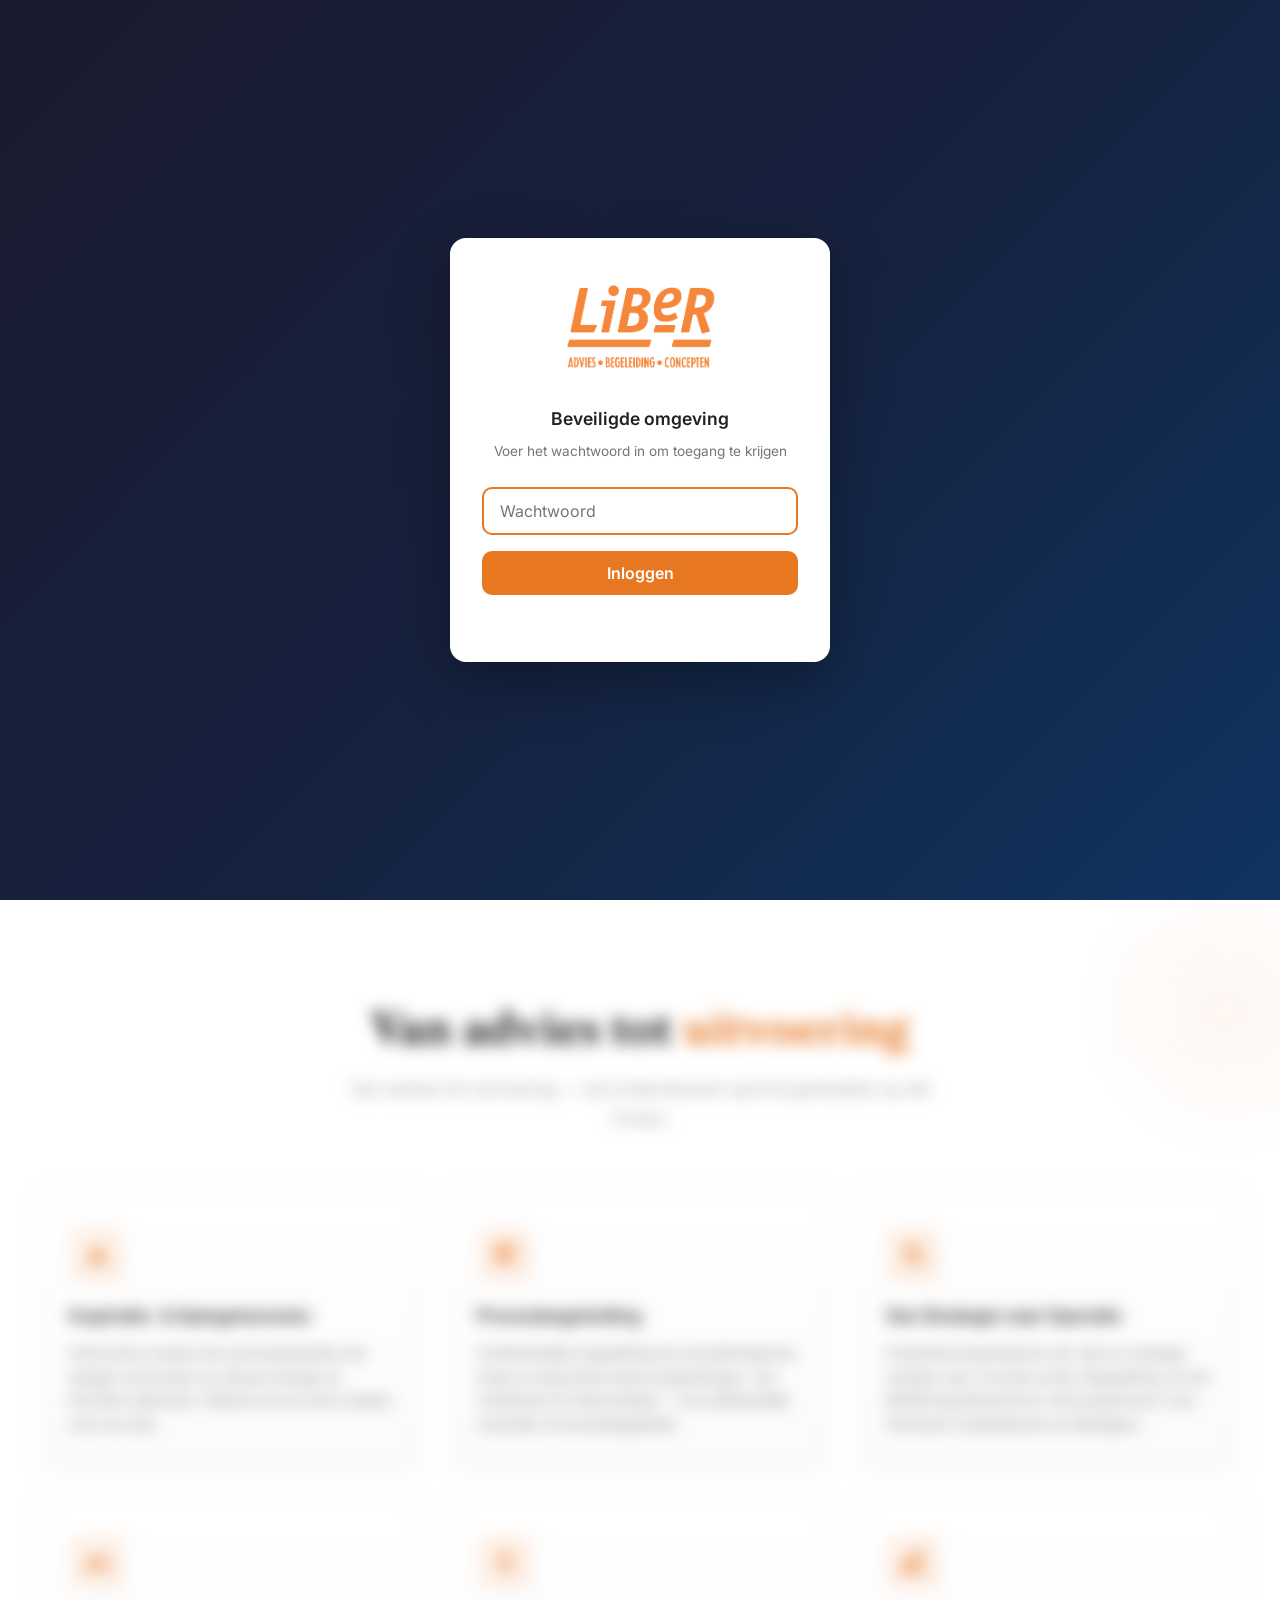
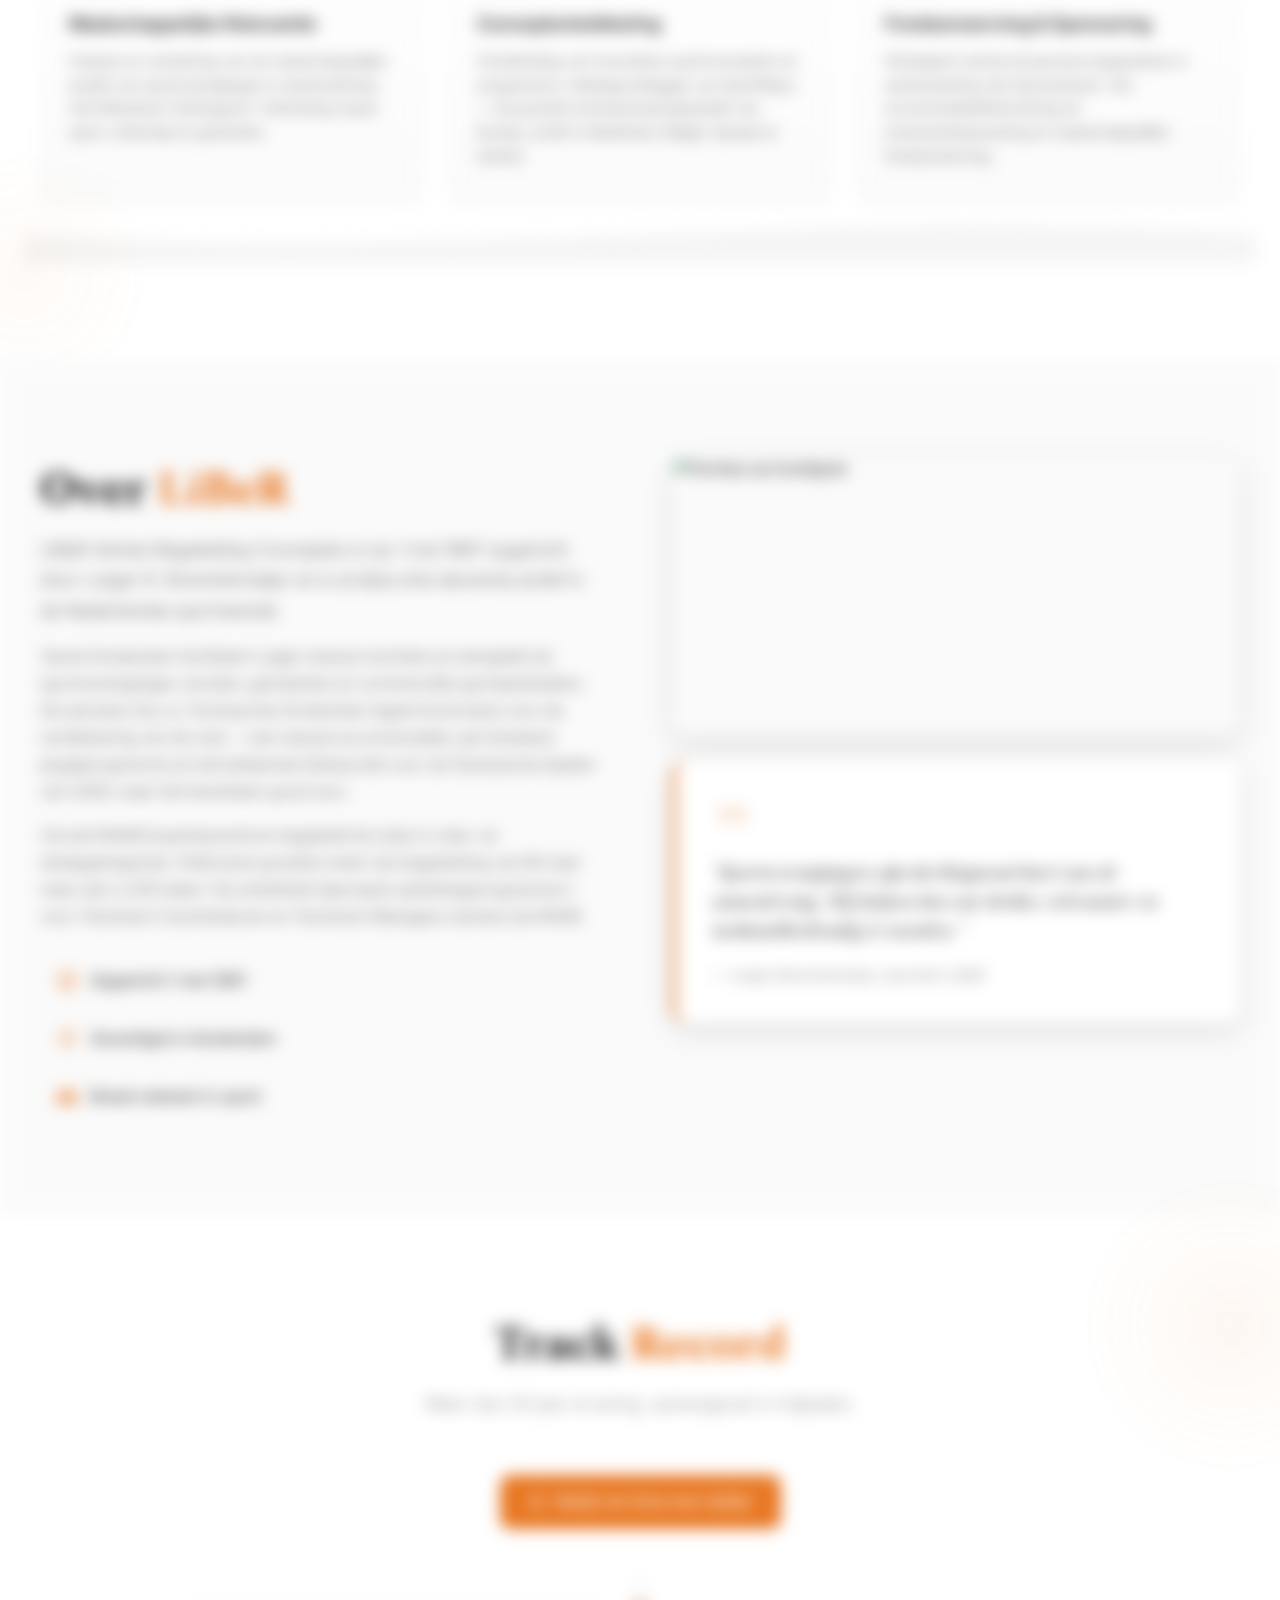
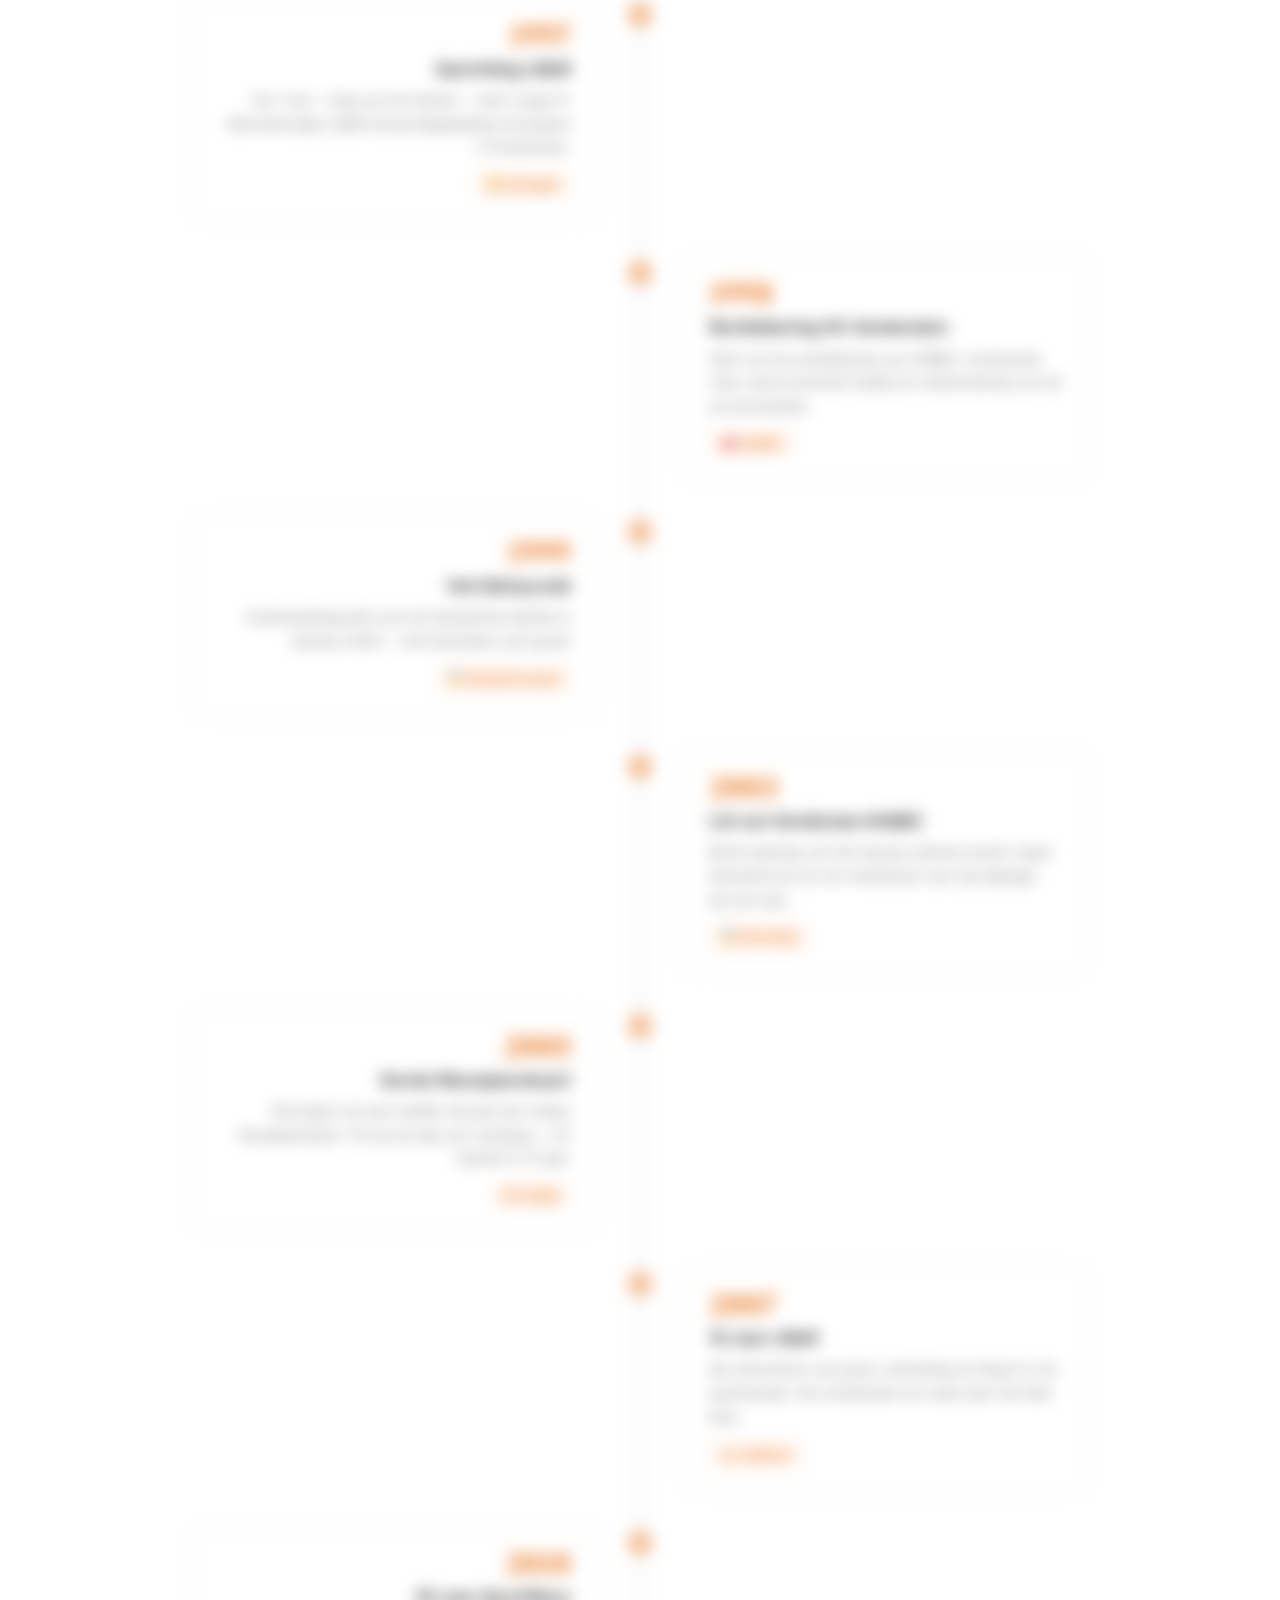
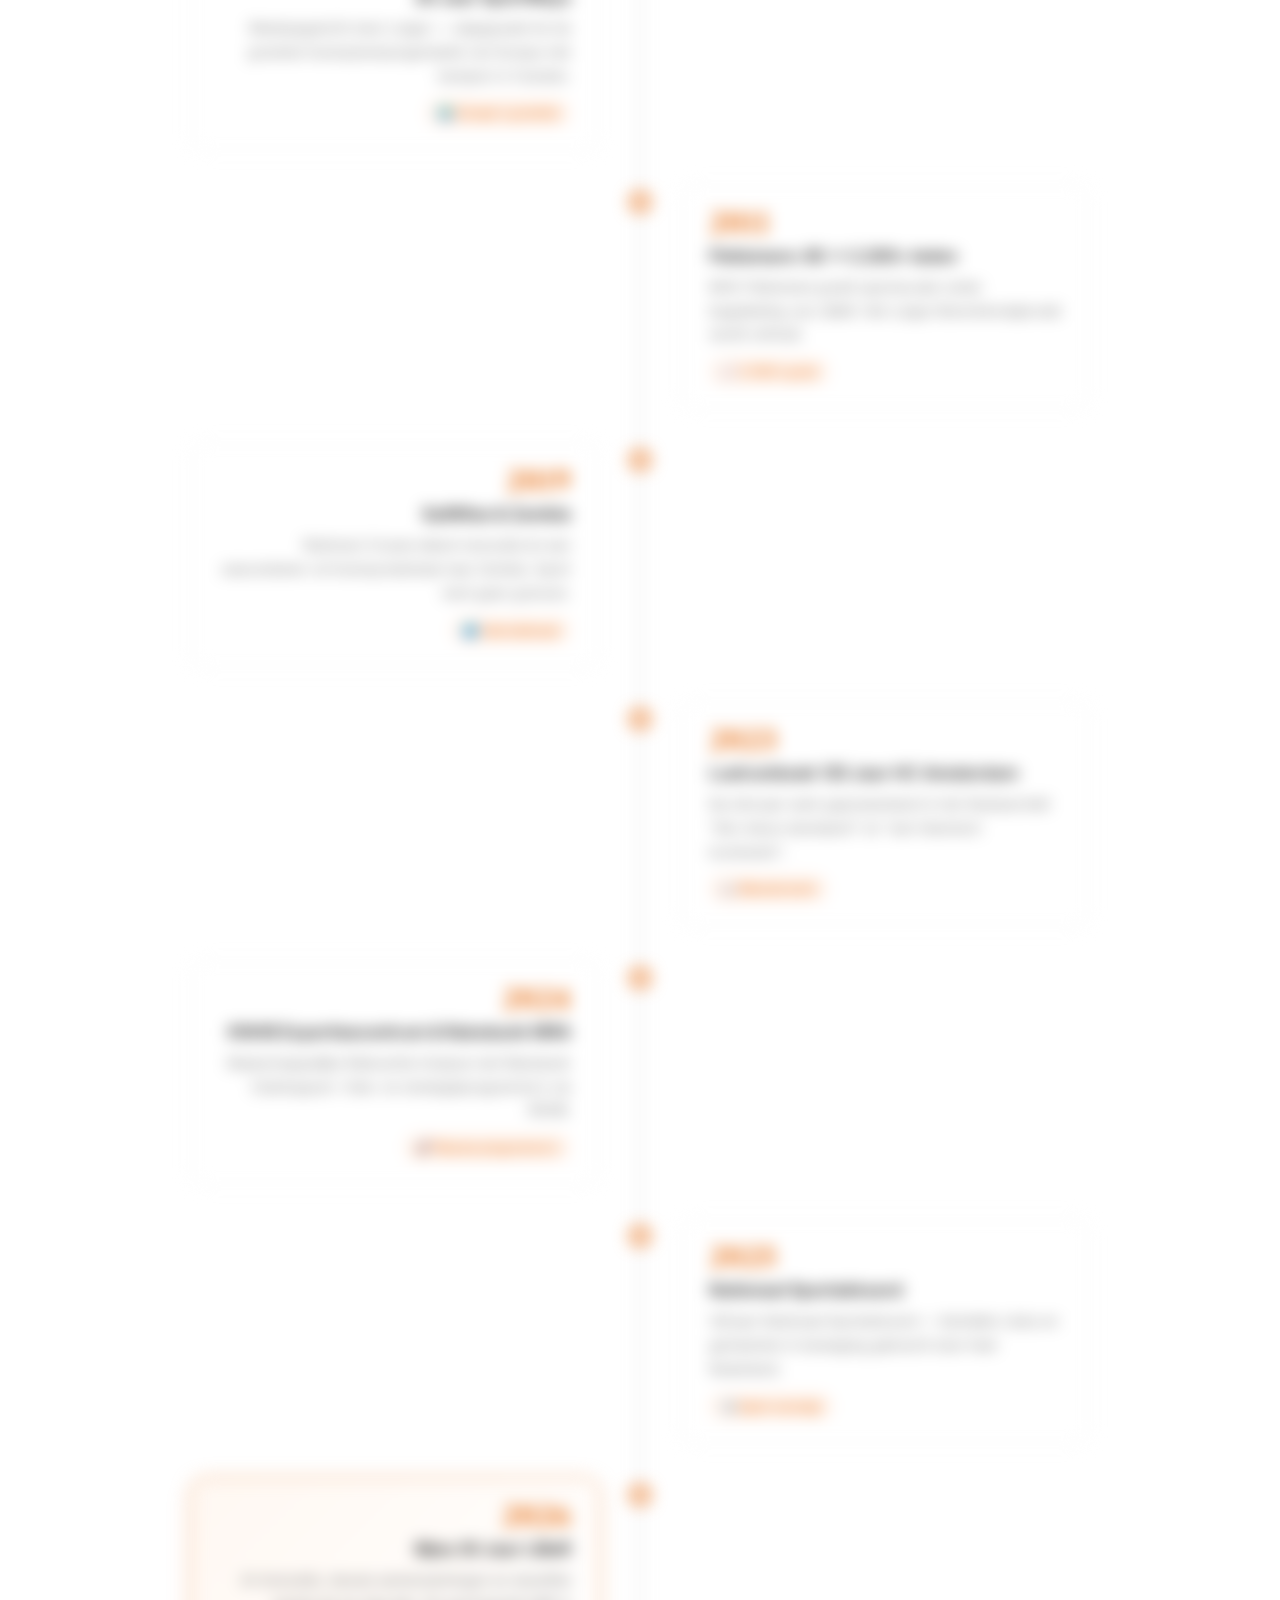
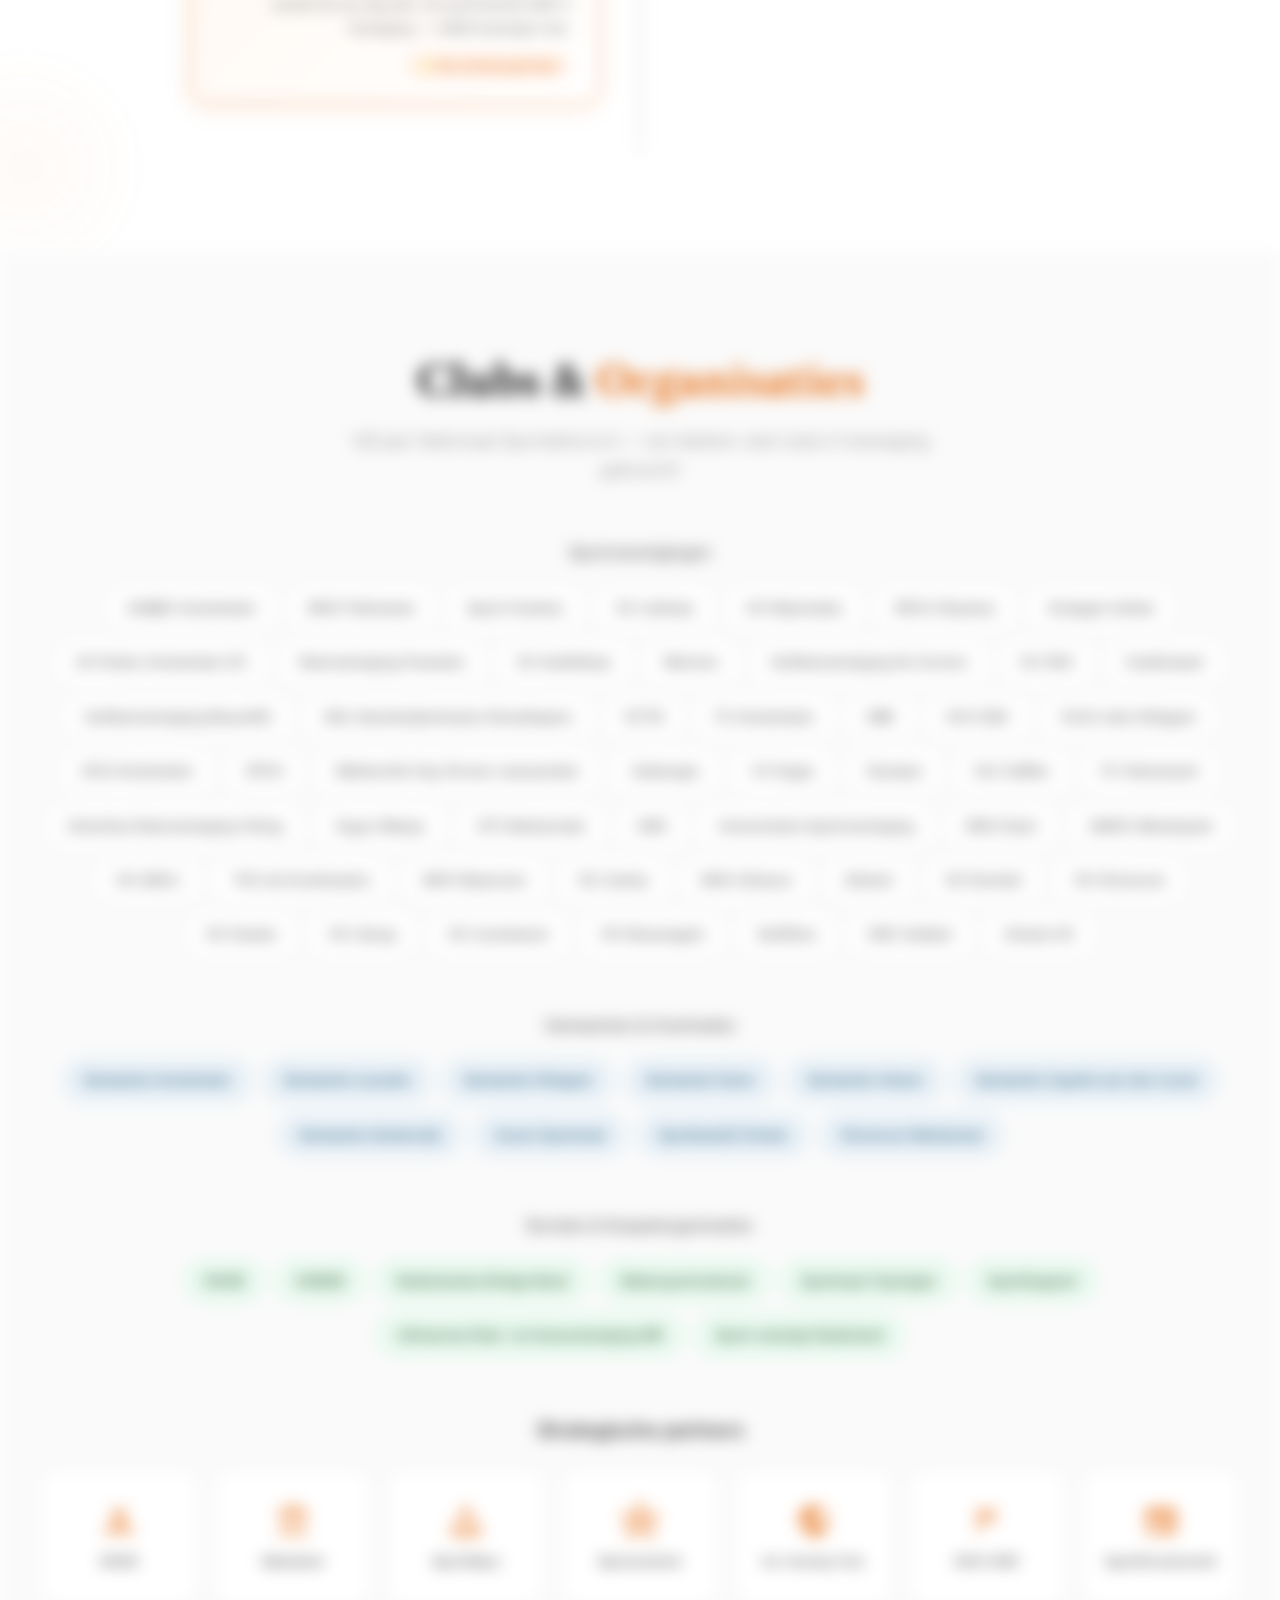
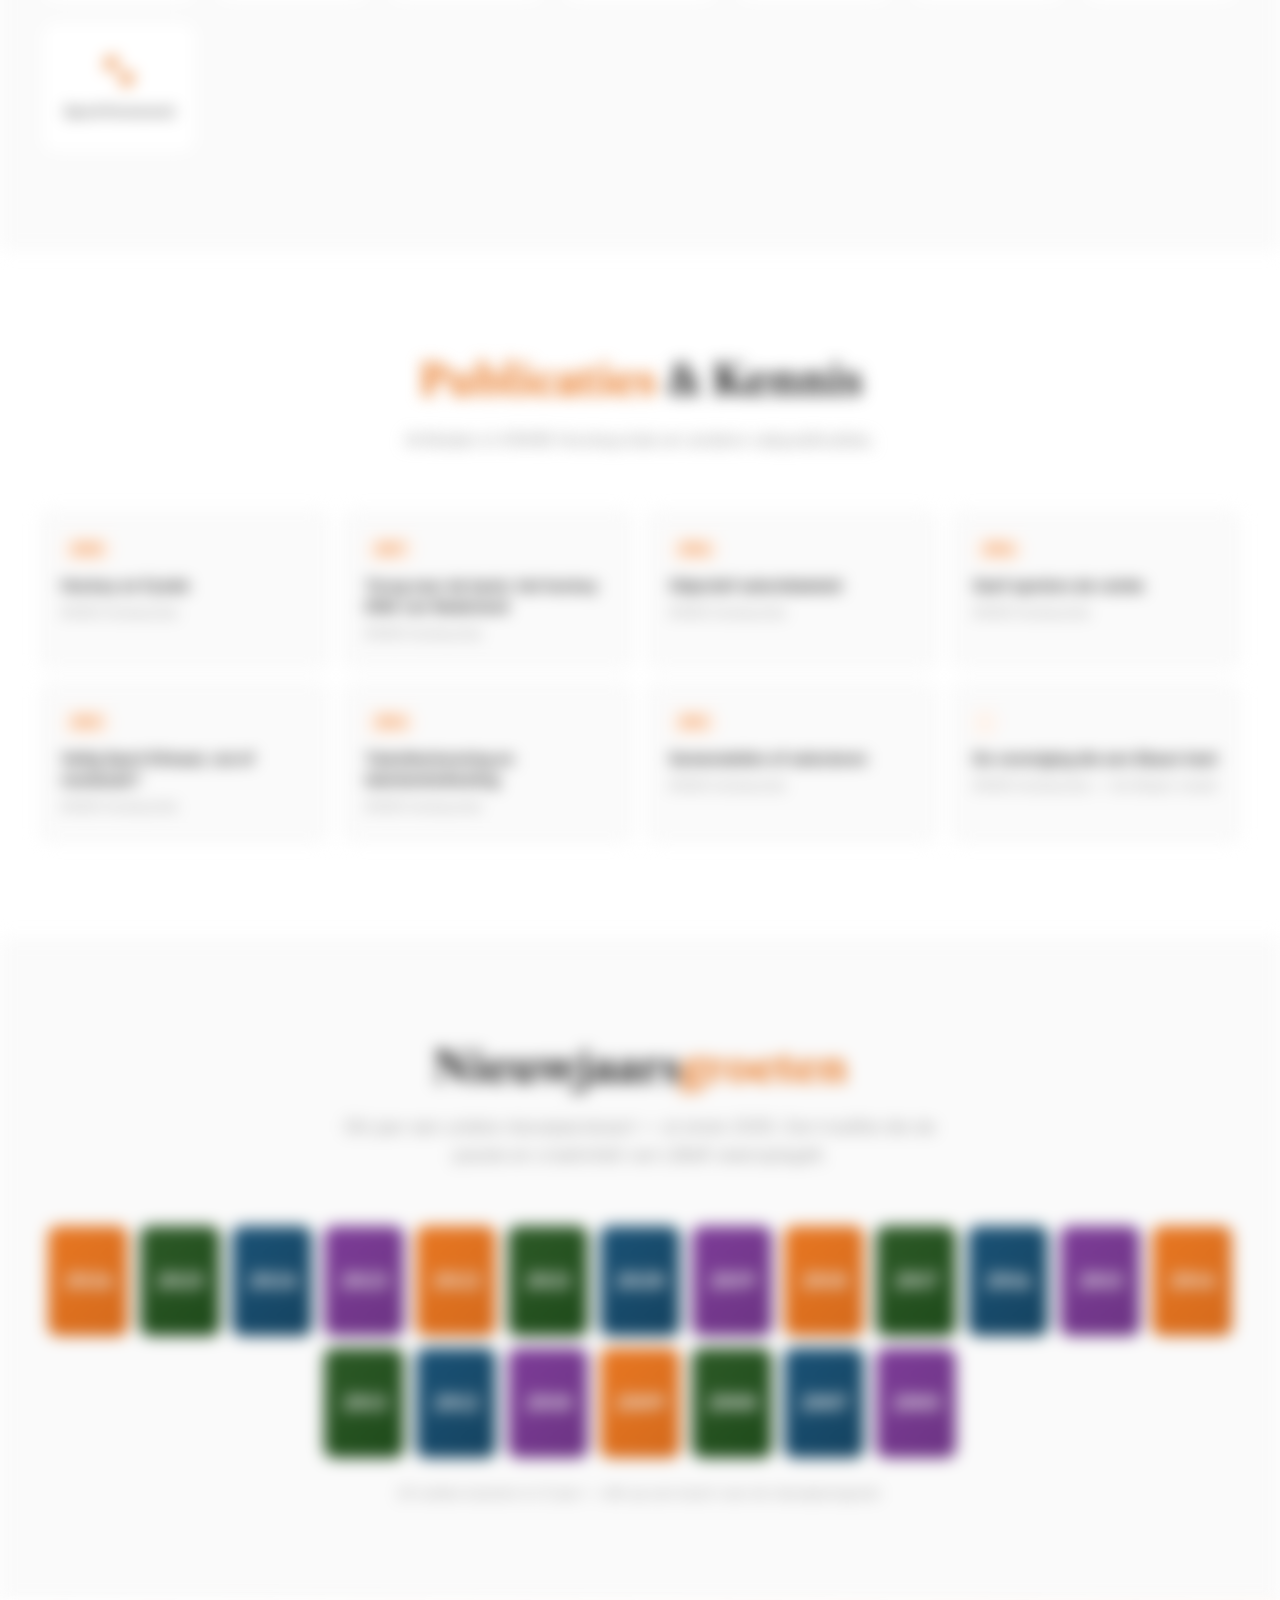
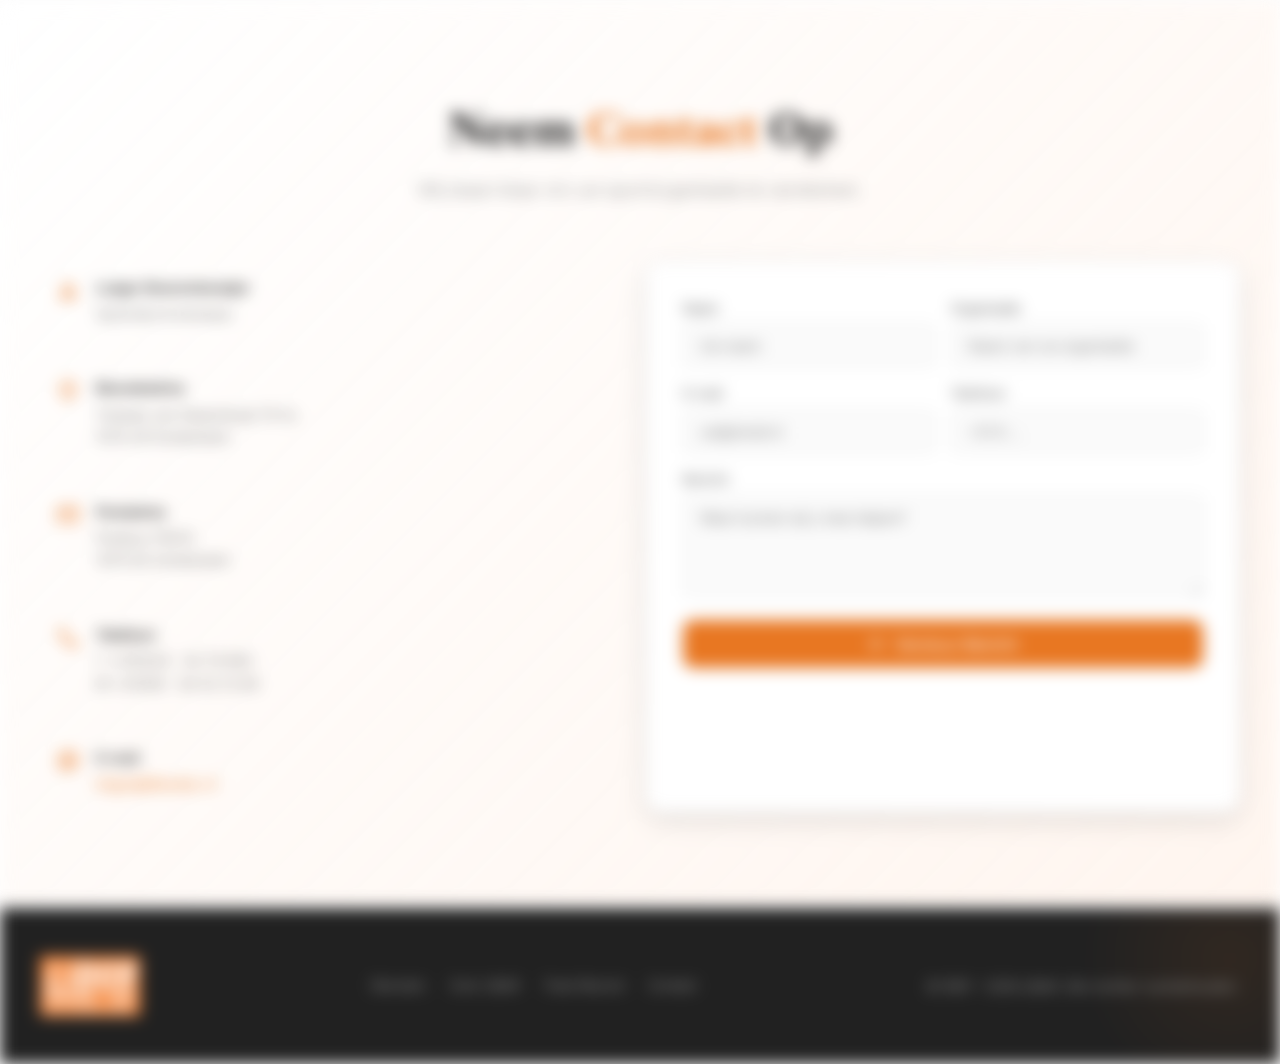
==== index.html @ a653509a "Change "Over Ons" to "Over LiBeR" in navigation menu https://claude.ai/code/session_01FSNxxaZ5YFb47c" ====
<!DOCTYPE html>
<html lang="nl">
<head>
  <meta charset="UTF-8">
  <meta name="viewport" content="width=device-width, initial-scale=1.0">
  <meta name="description" content="LiBeR – Advies, Begeleiding en Concepten voor sportorganisaties. Sinds 1997 partner van sportverenigingen, bonden en gemeenten in Nederland.">
  <meta name="theme-color" content="#E87722">
  <title>LiBeR – Advies · Begeleiding · Concepten</title>
  <link rel="stylesheet" href="css/landing.css?v=20260316a">
  <link rel="preconnect" href="https://fonts.googleapis.com">
  <link rel="preconnect" href="https://fonts.gstatic.com" crossorigin>
  <link href="https://fonts.googleapis.com/css2?family=Inter:wght@300;400;500;600;700&family=Libre+Caslon+Text:ital,wght@0,400;0,700;1,400&display=swap" rel="stylesheet">
  <link href="https://fonts.googleapis.com/icon?family=Material+Symbols+Outlined" rel="stylesheet">
  <style>
    /* Wachtwoordbeveiliging */
    .pw-overlay {
      position: fixed; inset: 0; z-index: 99999;
      display: flex; align-items: center; justify-content: center;
      background: linear-gradient(135deg, #1a1a2e 0%, #16213e 50%, #0f3460 100%);
      transition: opacity .5s ease, visibility .5s ease;
    }
    .pw-overlay.pw-hidden {
      opacity: 0; visibility: hidden; pointer-events: none;
    }
    .pw-box {
      background: #fff; border-radius: 16px; padding: 2.5rem 2rem;
      width: 90%; max-width: 380px;
      box-shadow: 0 20px 60px rgba(0,0,0,.3);
      text-align: center;
      animation: pw-slide-up .5s ease;
    }
    @keyframes pw-slide-up {
      from { opacity: 0; transform: translateY(30px); }
      to { opacity: 1; transform: translateY(0); }
    }
    .pw-logo { max-width: 160px; margin-bottom: 1.5rem; }
    .pw-title {
      font-family: 'Inter', sans-serif; font-size: 1.1rem;
      font-weight: 600; color: #212121; margin-bottom: .5rem;
    }
    .pw-sub {
      font-family: 'Inter', sans-serif; font-size: .85rem;
      color: #757575; margin-bottom: 1.5rem;
    }
    .pw-input {
      width: 100%; padding: .75rem 1rem;
      border: 2px solid #E0E0E0; border-radius: 10px;
      font-family: 'Inter', sans-serif; font-size: 1rem;
      outline: none; transition: border-color .2s;
    }
    .pw-input:focus { border-color: #E87722; }
    .pw-input.pw-error { border-color: #C62828; animation: pw-shake .4s ease; }
    @keyframes pw-shake {
      0%,100% { transform: translateX(0); }
      20%,60% { transform: translateX(-8px); }
      40%,80% { transform: translateX(8px); }
    }
    .pw-btn {
      width: 100%; margin-top: 1rem; padding: .75rem;
      background: #E87722; color: #fff; border: none; border-radius: 10px;
      font-family: 'Inter', sans-serif; font-size: 1rem; font-weight: 600;
      cursor: pointer; transition: background .2s;
    }
    .pw-btn:hover { background: #C4611A; }
    .pw-msg {
      font-family: 'Inter', sans-serif; font-size: .8rem;
      color: #C62828; margin-top: .75rem; min-height: 1.2em;
    }
    body.pw-locked > *:not(.pw-overlay) { filter: blur(8px); pointer-events: none; user-select: none; }
  </style>
</head>
<body class="pw-locked">

  <!-- WACHTWOORDBEVEILIGING -->
  <div class="pw-overlay" id="pw-overlay">
    <div class="pw-box">
      <img src="img/LiBeR.logo2008.png" alt="LiBeR" class="pw-logo">
      <div class="pw-title">Beveiligde omgeving</div>
      <div class="pw-sub">Voer het wachtwoord in om toegang te krijgen</div>
      <form id="pw-form" onsubmit="return checkPassword(event)">
        <input type="password" class="pw-input" id="pw-input" placeholder="Wachtwoord" autocomplete="off" autofocus>
        <button type="submit" class="pw-btn">Inloggen</button>
        <div class="pw-msg" id="pw-msg"></div>
      </form>
    </div>
  </div>

  <!-- SCROLL PROGRESS -->
  <div class="scroll-progress" id="scroll-progress"></div>

  <!-- NAVIGATIE -->
  <nav class="nav" id="main-nav">
    <div class="nav-inner">
      <a href="#" class="nav-logo">
        <img src="img/LiBeR.logo2008.diap - kopie.jpg" alt="LiBeR" class="nav-logo-img nav-logo-white">
        <img src="img/LiBeR.logo2008 - kopie.jpg" alt="LiBeR" class="nav-logo-img nav-logo-orange">
      </a>
      <div class="nav-links" id="nav-links">
        <a href="#diensten">Diensten</a>
        <a href="#over">Over LiBeR</a>
        <a href="#track-record">Track Record</a>
        <a href="#contact">Contact</a>
      </div>
      <button class="nav-toggle" aria-label="Menu openen" aria-expanded="false" id="nav-toggle">
        <span class="material-symbols-outlined">menu</span>
      </button>
    </div>
  </nav>

  <!-- HERO -->
  <header class="hero">
    <div class="hero-overlay"></div>
    <!-- Animated floating shapes -->
    <div class="hero-shapes">
      <div class="hero-shape hero-shape-1"></div>
      <div class="hero-shape hero-shape-2"></div>
      <div class="hero-shape hero-shape-3"></div>
      <div class="hero-shape hero-shape-4"></div>
      <div class="hero-shape hero-shape-5"></div>
    </div>
    <div class="hero-content fade-in">
      <p class="hero-tagline">
        <span class="hero-tagline-line"></span>
        Advies · Begeleiding · Concepten
        <span class="hero-tagline-line"></span>
      </p>
      <h1 class="hero-title-animated">
        <span class="hero-title-line"><span class="hero-title-word">Wij</span> <span class="hero-title-word">maken</span> <span class="hero-title-word">sport</span></span>
        <span class="hero-title-line"><span class="hero-title-word accent-word">sterker</span></span>
      </h1>
      <p class="hero-sub">Sinds 1997 partner van sportverenigingen, bonden en gemeenten in Nederland. Inspiratie- & Spiegelsessies, Procesbegeleiding en Ondersteuningstrajecten van strategie naar operatie.</p>
      <div class="hero-actions">
        <a href="#contact" class="btn btn-primary btn-lg btn-glow">Neem contact op</a>
        <a href="#diensten" class="btn btn-outline-white btn-lg">Onze diensten</a>
      </div>
    </div>
    <!-- Scroll indicator -->
    <div class="hero-scroll-hint" id="hero-scroll-hint">
      <span class="material-symbols-outlined hero-scroll-icon">expand_more</span>
    </div>
    <!-- Diagonal transition to diensten -->
    <div class="hero-transition">
      <svg viewBox="0 0 1440 200" preserveAspectRatio="none" class="hero-transition-svg">
        <defs>
          <linearGradient id="transGrad" x1="0%" y1="0%" x2="100%" y2="0%">
            <stop offset="0%" style="stop-color:#E87722;stop-opacity:0.15"/>
            <stop offset="50%" style="stop-color:#E87722;stop-opacity:0.08"/>
            <stop offset="100%" style="stop-color:#E87722;stop-opacity:0.15"/>
          </linearGradient>
        </defs>
        <!-- Layer 1: soft orange glow -->
        <path d="M0,120 C200,160 400,40 600,100 C800,160 1000,60 1200,100 C1350,130 1420,110 1440,100 L1440,200 L0,200 Z" fill="url(#transGrad)"/>
        <!-- Layer 2: white wave -->
        <path d="M0,140 C240,180 480,100 720,140 C960,180 1200,100 1440,140 L1440,200 L0,200 Z" fill="rgba(255,255,255,0.5)"/>
        <!-- Layer 3: final white -->
        <path d="M0,160 C360,200 720,140 1080,170 C1260,185 1380,175 1440,165 L1440,200 L0,200 Z" fill="#ffffff"/>
      </svg>
    </div>
  </header>

  <!-- DIENSTEN -->
  <section id="diensten" class="section section-decorated">
    <div class="deco-dots" style="top:40px;right:5%;"></div>
    <div class="section-inner">
      <h2 class="section-title">Van advies tot <span class="accent">uitvoering</span></h2>
      <p class="section-sub">Van advies tot uitvoering — wij ondersteunen sportorganisaties op elk niveau.</p>

      <div class="services-grid">
        <div class="service-card">
          <div class="service-icon">
            <span class="material-symbols-outlined">self_improvement</span>
          </div>
          <h3>Inspiratie- & Spiegelsessies</h3>
          <p>Interactieve sessies die sportorganisaties een spiegel voorhouden en nieuwe energie en inzichten opleveren. Werken <em>aan</em> je club in plaats van <em>in</em> je club.</p>
        </div>

        <div class="service-card">
          <div class="service-icon">
            <span class="material-symbols-outlined">handshake</span>
          </div>
          <h3>Procesbegeleiding</h3>
          <p>Onafhankelijke begeleiding bij verandertrajecten, fusies en bijzondere ledenvergaderingen. Van noodkreet tot toekomstplan — als onafhankelijk voorzitter of procesbegeleider.</p>
        </div>

        <div class="service-card">
          <div class="service-icon">
            <span class="material-symbols-outlined">route</span>
          </div>
          <h3>Van Strategie naar Operatie</h3>
          <p>Ondersteuningstrajecten die visie en strategie vertalen naar concrete acties. Begeleiding via het KNHB Expertisecentrum met programma's voor Technisch Coördinatoren en Managers.</p>
        </div>

        <div class="service-card">
          <div class="service-icon">
            <span class="material-symbols-outlined">groups</span>
          </div>
          <h3>Maatschappelijke Relevantie</h3>
          <p>Analyse en versterking van de maatschappelijke positie van sportverenigingen in samenwerking met Rabobank ClubSupport. Verbinding tussen sport, onderwijs en gemeente.</p>
        </div>

        <div class="service-card">
          <div class="service-icon">
            <span class="material-symbols-outlined">lightbulb</span>
          </div>
          <h3>Conceptontwikkeling</h3>
          <p>Ontwikkeling van innovatieve sportconcepten en programma's. Medegrondlegger van SportWays — de grootste hockeykamporganisatie van Europa, actief in Nederland, België, Spanje en Ierland.</p>
        </div>

        <div class="service-card">
          <div class="service-icon">
            <span class="material-symbols-outlined">volunteer_activism</span>
          </div>
          <h3>Fondsenwerving & Sponsoring</h3>
          <p>Strategisch advies bij sponsorvraagstukken in samenwerking met Sponsorbrein. Van accommodatiefinanciering tot evenementsponsoring en maatschappelijke fondsenwerving.</p>
        </div>
      </div>
    </div>

    <!-- Wave divider -->
    <div class="wave-divider-up">
      <svg viewBox="0 0 1440 80" preserveAspectRatio="none">
        <path d="M0,40 C480,80 960,0 1440,40 L1440,80 L0,80 Z" fill="#f5f5f5"/>
      </svg>
    </div>
  </section>

  <!-- OVER ONS -->
  <section id="over" class="section section-alt">
    <div class="section-inner">
      <div class="about-layout">
        <div class="about-text fade-in-left">
          <h2 class="section-title">Over <span class="accent">LiBeR</span></h2>
          <p class="about-intro">LiBeR Advies Begeleiding Concepten is op 1 mei 1997 opgericht door Lutger R. Brenninkmeijer en is al bijna drie decennia actief in de Nederlandse sportwereld.</p>
          <p>Vanuit Amsterdam faciliteert Lutger nieuwe inzichten en energieën bij sportverenigingen, bonden, gemeenten en commerciële sportaanbieders. Als adviseur bij o.a. Hockeyclub Amsterdam legde hij de basis voor de revitalisering van de club — een nieuwe accommodatie, een bloeiend jeugdprogramma en het befaamde Sidneyveld voor de Olympische Spelen van 2000, waar het herenteam goud won.</p>
          <p>Via het KNHB Expertisecentrum begeleidt hij clubs in visie- en strategietrajecten. Fletiomare groeide onder zijn begeleiding van 80 naar meer dan 2.200 leden. Hij ontwikkelt daarnaast opleidingsprogramma's voor Technisch Coördinatoren en Technisch Managers namens de KNHB.</p>
          <div class="about-highlights">
            <div class="highlight">
              <span class="material-symbols-outlined">verified</span>
              <span>Opgericht 1 mei 1997</span>
            </div>
            <div class="highlight">
              <span class="material-symbols-outlined">location_on</span>
              <span>Gevestigd in Amsterdam</span>
            </div>
            <div class="highlight">
              <span class="material-symbols-outlined">diversity_3</span>
              <span>Breed netwerk in sport</span>
            </div>
          </div>
        </div>
        <div class="about-visual fade-in-right">
          <div class="about-image">
            <img src="https://images.unsplash.com/photo-1531415074968-036ba1b575da?w=600&h=400&fit=crop" alt="Hockey op kunstgras" class="about-photo" loading="lazy">
          </div>
          <div class="about-card">
            <div class="about-card-icon">
              <span class="material-symbols-outlined">format_quote</span>
            </div>
            <blockquote>"Sportverenigingen zijn het kloppend hart van de samenleving. Wij helpen hen om sterker, relevanter en toekomstbestendig te worden."</blockquote>
            <cite>— Lutger Brenninkmeijer, oprichter LiBeR</cite>
          </div>
        </div>
      </div>
    </div>
  </section>

  <!-- TRACK RECORD / TIJDLIJN -->
  <section id="track-record" class="section section-decorated">
    <div class="section-inner">
      <h2 class="section-title">Track <span class="accent">Record</span></h2>
      <p class="section-sub">Meer dan 25 jaar ervaring, samengevat in mijlpalen.</p>
      <div style="text-align:center;margin-bottom:48px;">
        <a href="tijdlijn.html" class="btn btn-primary btn-lg" style="gap:10px;">
          <span class="material-symbols-outlined">play_circle</span> Bekijk de fullscreen tijdlijn
        </a>
      </div>

      <div class="vtl" id="vtl">
        <!-- Animated progress line -->
        <div class="vtl-track">
          <div class="vtl-progress" id="vtl-progress"></div>
        </div>

        <div class="vtl-item vtl-left">
          <div class="vtl-dot"><span>&#9679;</span></div>
          <div class="vtl-card">
            <div class="vtl-year">1997</div>
            <h4>Oprichting LiBeR</h4>
            <p>Op 1 mei — Dag van de Arbeid — start Lutger R. Brenninkmeijer LiBeR Advies Begeleiding Concepten in Amsterdam.</p>
            <div class="vtl-badge">&#127942; Het begin</div>
          </div>
        </div>

        <div class="vtl-item vtl-right">
          <div class="vtl-dot"><span>&#9679;</span></div>
          <div class="vtl-card">
            <div class="vtl-year">1998</div>
            <h4>Revitalisering HC Amsterdam</h4>
            <p>Start van de revitalisering van AH&BC: vernieuwde visie, nieuw technisch beleid en modernisering van de accommodatie.</p>
            <div class="vtl-badge">&#127919; AH&BC</div>
          </div>
        </div>

        <div class="vtl-item vtl-left">
          <div class="vtl-dot"><span>&#9679;</span></div>
          <div class="vtl-card">
            <div class="vtl-year">1999</div>
            <h4>Het Sidneyveld</h4>
            <p>Voorbereidingsveld voor de Olympische Spelen in Sydney 2000 — het herenteam won goud!</p>
            <div class="vtl-badge">&#129351; Olympisch goud</div>
          </div>
        </div>

        <div class="vtl-item vtl-right">
          <div class="vtl-dot"><span>&#9679;</span></div>
          <div class="vtl-card">
            <div class="vtl-year">2003</div>
            <h4>Lid van Verdienste AH&BC</h4>
            <p>Bij de opening van het nieuwe clubhuis wordt Lutger benoemd tot Lid van Verdienste voor zijn bijdrage aan de club.</p>
            <div class="vtl-badge">&#127941; Erkenning</div>
          </div>
        </div>

        <div class="vtl-item vtl-left">
          <div class="vtl-dot"><span>&#9679;</span></div>
          <div class="vtl-card">
            <div class="vtl-year">2005</div>
            <h4>Eerste Nieuwjaarskaart</h4>
            <p>Het begin van een traditie: elk jaar een unieke nieuwjaarskaart. Tot op de dag van vandaag — 20 kaarten in 21 jaar.</p>
            <div class="vtl-badge">&#9993; Traditie</div>
          </div>
        </div>

        <div class="vtl-item vtl-right">
          <div class="vtl-dot"><span>&#9679;</span></div>
          <div class="vtl-card">
            <div class="vtl-year">2007</div>
            <h4>10 Jaar LiBeR</h4>
            <p>Een decennium van groei, verbinding en impact in de sportwereld. Van Amsterdam tot clubs door het hele land.</p>
            <div class="vtl-badge">&#127874; Jubileum</div>
          </div>
        </div>

        <div class="vtl-item vtl-left">
          <div class="vtl-dot"><span>&#9679;</span></div>
          <div class="vtl-card">
            <div class="vtl-year">2010</div>
            <h4>20 Jaar SportWays</h4>
            <p>Medeopgericht door Lutger — uitgegroeid tot de grootste hockeykamporganisatie van Europa met kampen in 4 landen.</p>
            <div class="vtl-badge">&#127757; Europa's grootste</div>
          </div>
        </div>

        <div class="vtl-item vtl-right">
          <div class="vtl-dot"><span>&#9679;</span></div>
          <div class="vtl-card">
            <div class="vtl-year">2011</div>
            <h4>Fletiomare: 80 → 2.200+ leden</h4>
            <p>MHC Fletiomare groeit spectaculair onder begeleiding van LiBeR. Het Lutger Brenninkmeijerveld wordt onthuld.</p>
            <div class="vtl-badge">&#128200; 2.750% groei</div>
          </div>
        </div>

        <div class="vtl-item vtl-left">
          <div class="vtl-dot"><span>&#9679;</span></div>
          <div class="vtl-card">
            <div class="vtl-year">2019</div>
            <h4>SailWise & Zambia</h4>
            <p>Robinson Crusoe-eiland renovatie én een zeecontainer vol hockeymateriaal naar Zambia. Sport kent geen grenzen.</p>
            <div class="vtl-badge">&#127758; Internationaal</div>
          </div>
        </div>

        <div class="vtl-item vtl-right">
          <div class="vtl-dot"><span>&#9679;</span></div>
          <div class="vtl-card">
            <div class="vtl-year">2023</div>
            <h4>Lustrumboek 125 Jaar HC Amsterdam</h4>
            <p>Na drie jaar werk gepresenteerd in het Stadsarchief. "Een nieuw standaard" en "een historisch kunstwerk".</p>
            <div class="vtl-badge">&#128214; Meesterwerk</div>
          </div>
        </div>

        <div class="vtl-item vtl-left">
          <div class="vtl-dot"><span>&#9679;</span></div>
          <div class="vtl-card">
            <div class="vtl-year">2024</div>
            <h4>KNHB Expertisecentrum & Rabobank MRA</h4>
            <p>Maatschappelijke Relevantie Analyse met Rabobank ClubSupport. Visie- en strategieprogramma's via KNHB.</p>
            <div class="vtl-badge">&#128640; Nieuwe programma's</div>
          </div>
        </div>

        <div class="vtl-item vtl-right">
          <div class="vtl-dot"><span>&#9679;</span></div>
          <div class="vtl-card">
            <div class="vtl-year">2025</div>
            <h4>Nationaal Sportakkoord</h4>
            <p>Vijf jaar Nationaal Sportakkoord — tientallen clubs en gemeenten in beweging gebracht door heel Nederland.</p>
            <div class="vtl-badge">&#127466;&#127473; Sport verenigt</div>
          </div>
        </div>

        <div class="vtl-item vtl-left">
          <div class="vtl-dot"><span>&#9679;</span></div>
          <div class="vtl-card vtl-card-highlight">
            <div class="vtl-year">2026</div>
            <h4>Bijna 30 Jaar LiBeR</h4>
            <p>AI-innovatie, nieuwe samenwerkingen en dezelfde passie als op dag één. De sportwereld blijft in beweging — LiBeR beweegt mee.</p>
            <div class="vtl-badge">&#10024; Het verhaal gaat door</div>
          </div>
        </div>
      </div>
    </div>
  </section>

  <!-- CLUBS & ORGANISATIES -->
  <section class="section section-alt">
    <div class="section-inner">
      <h2 class="section-title">Clubs & <span class="accent">Organisaties</span></h2>
      <p class="section-sub">Vijf jaar Nationaal Sportakkoord — we hebben veel clubs in beweging gebracht!</p>

      <h3 class="partners-subtitle" style="margin-bottom:20px;font-size:16px;color:var(--gray-600)">Sportverenigingen</h3>
      <div class="clubs-grid">
        <div class="club-tag">AH&BC Amsterdam</div>
        <div class="club-tag">MHC Fletiomare</div>
        <div class="club-tag">Sport Overbos</div>
        <div class="club-tag">SV Liethorp</div>
        <div class="club-tag">HV Nijenrodes</div>
        <div class="club-tag">RSVU Okeanos</div>
        <div class="club-tag">Schagen United</div>
        <div class="club-tag">AV Feniks Amsterdam ZO</div>
        <div class="club-tag">Roeivereniging Poseidon</div>
        <div class="club-tag">SV Hoofddorp</div>
        <div class="club-tag">Warriors</div>
        <div class="club-tag">Korfbalvereniging De Corvers</div>
        <div class="club-tag">SV OKK</div>
        <div class="club-tag">Kudelstaart</div>
        <div class="club-tag">Korfbalvereniging BlauwWit</div>
        <div class="club-tag">NSL Noordwijkerhoutse Strandlopers</div>
        <div class="club-tag">NTTB</div>
        <div class="club-tag">FC Amsterdam</div>
        <div class="club-tag">HBR</div>
        <div class="club-tag">HVV DSK</div>
        <div class="club-tag">SVJH John Hillegom</div>
        <div class="club-tag">DCG Amsterdam</div>
        <div class="club-tag">ZPCH</div>
        <div class="club-tag">Wetterwille Hay Drivers Leeuwarden</div>
        <div class="club-tag">Zeeburgia</div>
        <div class="club-tag">VV Kagia</div>
        <div class="club-tag">Olympia</div>
        <div class="club-tag">HLC Geffen</div>
        <div class="club-tag">FC Velsenoord</div>
        <div class="club-tag">Utrechtse Roeivereniging Viking</div>
        <div class="club-tag">Argus Weesp</div>
        <div class="club-tag">ATV Berkenrode</div>
        <div class="club-tag">HKB</div>
        <div class="club-tag">Universitaire Sportvereniging</div>
        <div class="club-tag">MHC Dash</div>
        <div class="club-tag">AMHC Westerpark</div>
        <div class="club-tag">HC AMVJ</div>
        <div class="club-tag">THC de Kromhouters</div>
        <div class="club-tag">MHV Maarssen</div>
        <div class="club-tag">HC Liberty</div>
        <div class="club-tag">MHC Alliance</div>
        <div class="club-tag">AthenA</div>
        <div class="club-tag">HC Dorsteti</div>
        <div class="club-tag">HC Hilversum</div>
        <div class="club-tag">HC Houten</div>
        <div class="club-tag">HC IJburg</div>
        <div class="club-tag">HC IJsseloever</div>
        <div class="club-tag">HC Nieuwegein</div>
        <div class="club-tag">SailWise</div>
        <div class="club-tag">DSK Voetbal</div>
        <div class="club-tag">Almere HC</div>
      </div>

      <h3 class="partners-subtitle" style="margin-top:40px;margin-bottom:20px;font-size:16px;color:var(--gray-600)">Gemeenten & Overheden</h3>
      <div class="clubs-grid">
        <div class="club-tag club-tag-gov">Gemeente Amsterdam</div>
        <div class="club-tag club-tag-gov">Gemeente Leusden</div>
        <div class="club-tag club-tag-gov">Gemeente Hillegom</div>
        <div class="club-tag club-tag-gov">Gemeente Hoorn</div>
        <div class="club-tag club-tag-gov">Gemeente Velsen</div>
        <div class="club-tag club-tag-gov">Gemeente Capelle aan den IJssel</div>
        <div class="club-tag club-tag-gov">Gemeente Harderwijk</div>
        <div class="club-tag club-tag-gov">Assen Sportstad</div>
        <div class="club-tag club-tag-gov">Sportbedrijf Almelo</div>
        <div class="club-tag club-tag-gov">Hilversum Mediastad</div>
      </div>

      <h3 class="partners-subtitle" style="margin-top:40px;margin-bottom:20px;font-size:16px;color:var(--gray-600)">Bonden & Koepelorganisaties</h3>
      <div class="clubs-grid">
        <div class="club-tag club-tag-bond">KNHB</div>
        <div class="club-tag club-tag-bond">KNBSB</div>
        <div class="club-tag club-tag-bond">Nederlandse Bridge Bond</div>
        <div class="club-tag club-tag-bond">Watersportverbond</div>
        <div class="club-tag club-tag-bond">Sportraad Teylingen</div>
        <div class="club-tag club-tag-bond">SportSupport</div>
        <div class="club-tag club-tag-bond">Uithoornse Roei- en Kanovereniging MR</div>
        <div class="club-tag club-tag-bond">Sport verenigt Nederland</div>
      </div>

      <h3 class="partners-subtitle">Strategische partners</h3>
      <div class="partners-grid">
        <div class="partner-card">
          <img src="https://www.knhb.nl/themes/custom/knhb/logo.svg" alt="KNHB" class="partner-logo" loading="lazy" onerror="this.style.display='none';this.nextElementSibling.style.display='block'">
          <span class="material-symbols-outlined" style="display:none">sports_hockey</span>
          <span>KNHB</span>
        </div>
        <div class="partner-card">
          <img src="https://logo.clearbit.com/rabobank.nl" alt="Rabobank" class="partner-logo" loading="lazy" onerror="this.style.display='none';this.nextElementSibling.style.display='block'">
          <span class="material-symbols-outlined" style="display:none">account_balance</span>
          <span>Rabobank</span>
        </div>
        <div class="partner-card">
          <img src="https://logo.clearbit.com/sportways.nl" alt="SportWays" class="partner-logo" loading="lazy" onerror="this.style.display='none';this.nextElementSibling.style.display='block'">
          <span class="material-symbols-outlined" style="display:none">camping</span>
          <span>SportWays</span>
        </div>
        <div class="partner-card">
          <img src="https://logo.clearbit.com/sponsorbrein.nl" alt="Sponsorbrein" class="partner-logo" loading="lazy" onerror="this.style.display='none';this.nextElementSibling.style.display='block'">
          <span class="material-symbols-outlined" style="display:none">hub</span>
          <span>Sponsorbrein</span>
        </div>
        <div class="partner-card">
          <img src="https://logo.clearbit.com/fih.ch" alt="FIH" class="partner-logo" loading="lazy" onerror="this.style.display='none';this.nextElementSibling.style.display='block'">
          <span class="material-symbols-outlined" style="display:none">public</span>
          <span>Int. Hockey Fed.</span>
        </div>
        <div class="partner-card">
          <img src="https://logo.clearbit.com/nocnsf.nl" alt="NOC*NSF" class="partner-logo" loading="lazy" onerror="this.style.display='none';this.nextElementSibling.style.display='block'">
          <span class="material-symbols-outlined" style="display:none">sports_score</span>
          <span>NOC*NSF</span>
        </div>
        <div class="partner-card">
          <img src="https://logo.clearbit.com/sportknowhowxl.nl" alt="SportKnowhowXL" class="partner-logo" loading="lazy" onerror="this.style.display='none';this.nextElementSibling.style.display='block'">
          <span class="material-symbols-outlined" style="display:none">newspaper</span>
          <span>SportKnowhowXL</span>
        </div>
        <div class="partner-card">
          <span class="material-symbols-outlined">fitness_center</span>
          <span>Spurd Purmerend</span>
        </div>
      </div>
    </div>
  </section>

  <!-- PUBLICATIES -->
  <section class="section">
    <div class="section-inner">
      <h2 class="section-title"><span class="accent">Publicaties</span> & Kennis</h2>
      <p class="section-sub">Artikelen in KNHB Hockeyvisie en andere vakpublicaties.</p>

      <div class="publications-grid">
        <div class="publication-card">
          <span class="pub-year">2018</span>
          <h4>Hockey en Fysiek</h4>
          <p>KNHB Hockeyvisie</p>
        </div>
        <div class="publication-card">
          <span class="pub-year">2017</span>
          <h4>Terug naar de basis: het hockey DNA van Nederland</h4>
          <p>KNHB Hockeyvisie</p>
        </div>
        <div class="publication-card">
          <span class="pub-year">2016</span>
          <h4>Objectief selectiebeleid</h4>
          <p>KNHB Hockeyvisie</p>
        </div>
        <div class="publication-card">
          <span class="pub-year">2016</span>
          <h4>Geef sporters de ruimte</h4>
          <p>KNHB Hockeyvisie</p>
        </div>
        <div class="publication-card">
          <span class="pub-year">2015</span>
          <h4>Veilig Sport Klimaat, nut of noodzaak?</h4>
          <p>KNHB Hockeyvisie</p>
        </div>
        <div class="publication-card">
          <span class="pub-year">2014</span>
          <h4>Talentherkenning en talentontwikkeling</h4>
          <p>KNHB Hockeyvisie</p>
        </div>
        <div class="publication-card">
          <span class="pub-year">2011</span>
          <h4>Samenstellen of selecteren</h4>
          <p>KNHB Hockeyvisie</p>
        </div>
        <div class="publication-card">
          <span class="pub-year">&nbsp;</span>
          <h4>De vereniging die een 8baan heet</h4>
          <p>KNHB Hockeyvisie — het 8baan-model</p>
        </div>
      </div>
    </div>
  </section>

  <!-- NIEUWJAARSKAARTEN -->
  <section class="section section-alt" id="nieuwjaarskaarten">
    <div class="section-inner">
      <h2 class="section-title">Nieuwjaars<span class="accent">groeten</span></h2>
      <p class="section-sub">Elk jaar een unieke nieuwjaarskaart — al sinds 2005. Een traditie die de passie en creativiteit van LiBeR weerspiegelt.</p>

      <div class="cards-timeline">
        <div class="ny-card" style="--i:0" onclick="showGreeting(2026)"><span class="ny-year">2026</span></div>
        <div class="ny-card" style="--i:1" onclick="showGreeting(2025)"><span class="ny-year">2025</span></div>
        <div class="ny-card" style="--i:2" onclick="showGreeting(2024)"><span class="ny-year">2024</span></div>
        <div class="ny-card" style="--i:3" onclick="showGreeting(2023)"><span class="ny-year">2023</span></div>
        <div class="ny-card" style="--i:4" onclick="showGreeting(2022)"><span class="ny-year">2022</span></div>
        <div class="ny-card" style="--i:5" onclick="showGreeting(2021)"><span class="ny-year">2021</span></div>
        <div class="ny-card" style="--i:6" onclick="showGreeting(2020)"><span class="ny-year">2020</span></div>
        <div class="ny-card" style="--i:7" onclick="showGreeting(2019)"><span class="ny-year">2019</span></div>
        <div class="ny-card" style="--i:8" onclick="showGreeting(2018)"><span class="ny-year">2018</span></div>
        <div class="ny-card" style="--i:9" onclick="showGreeting(2017)"><span class="ny-year">2017</span></div>
        <div class="ny-card" style="--i:10" onclick="showGreeting(2016)"><span class="ny-year">2016</span></div>
        <div class="ny-card" style="--i:11" onclick="showGreeting(2015)"><span class="ny-year">2015</span></div>
        <div class="ny-card" style="--i:12" onclick="showGreeting(2014)"><span class="ny-year">2014</span></div>
        <div class="ny-card" style="--i:13" onclick="showGreeting(2013)"><span class="ny-year">2013</span></div>
        <div class="ny-card" style="--i:14" onclick="showGreeting(2012)"><span class="ny-year">2012</span></div>
        <div class="ny-card" style="--i:15" onclick="showGreeting(2010)"><span class="ny-year">2010</span></div>
        <div class="ny-card" style="--i:16" onclick="showGreeting(2009)"><span class="ny-year">2009</span></div>
        <div class="ny-card" style="--i:17" onclick="showGreeting(2008)"><span class="ny-year">2008</span></div>
        <div class="ny-card" style="--i:18" onclick="showGreeting(2007)"><span class="ny-year">2007</span></div>
        <div class="ny-card" style="--i:19" onclick="showGreeting(2005)"><span class="ny-year">2005</span></div>
      </div>
      <p class="cards-note">20 unieke kaarten in 21 jaar — klik op een kaart voor de nieuwjaarsgroet.</p>

      <!-- Greeting Modal -->
      <div class="greeting-modal" id="greeting-modal" onclick="if(event.target===this)closeGreeting()">
        <div class="greeting-card">
          <button class="greeting-close" onclick="closeGreeting()" aria-label="Sluiten">&times;</button>
          <div class="greeting-year-badge" id="greeting-year"></div>
          <div class="greeting-text" id="greeting-text"></div>
          <div class="greeting-footer">
            <img src="img/LiBeR.logo2008 - kopie.jpg" alt="LiBeR" class="greeting-logo">
          </div>
        </div>
      </div>
    </div>
  </section>

  <!-- CONTACT -->
  <section id="contact" class="section contact-section">
    <div class="section-inner">
      <h2 class="section-title">Neem <span class="accent">Contact</span> Op</h2>
      <p class="section-sub">Wij staan klaar om uw sportorganisatie te versterken.</p>

      <div class="contact-layout">
        <div class="contact-info">
          <div class="contact-card">
            <span class="material-symbols-outlined">person</span>
            <div>
              <strong>Lutger Brenninkmeijer</strong>
              <span>Oprichter & Adviseur</span>
            </div>
          </div>
          <div class="contact-card">
            <span class="material-symbols-outlined">location_on</span>
            <div>
              <strong>Bezoekadres</strong>
              <span>Tweede Jan Steenstraat 70 hs</span>
              <span>1074 CR Amsterdam</span>
            </div>
          </div>
          <div class="contact-card">
            <span class="material-symbols-outlined">mail</span>
            <div>
              <strong>Postadres</strong>
              <span>Postbus 76013</span>
              <span>1070 EA Amsterdam</span>
            </div>
          </div>
          <div class="contact-card">
            <span class="material-symbols-outlined">phone</span>
            <div>
              <strong>Telefoon</strong>
              <span>T +31(0)20 - 42 75 692</span>
              <span>M +31(0)6 - 54 32 12 84</span>
            </div>
          </div>
          <div class="contact-card">
            <span class="material-symbols-outlined">alternate_email</span>
            <div>
              <strong>E-mail</strong>
              <span><a href="mailto:lutger@liberabc.nl">lutger@liberabc.nl</a></span>
            </div>
          </div>
        </div>

        <div class="contact-form-wrap">
          <form class="contact-form" onsubmit="event.preventDefault(); alert('Bedankt voor uw bericht! We nemen zo snel mogelijk contact met u op.');">
            <div class="form-group">
              <label for="cf-naam">Naam</label>
              <input type="text" id="cf-naam" class="form-input" placeholder="Uw naam" required>
            </div>
            <div class="form-group">
              <label for="cf-organisatie">Organisatie</label>
              <input type="text" id="cf-organisatie" class="form-input" placeholder="Naam van uw organisatie">
            </div>
            <div class="form-group">
              <label for="cf-email">E-mail</label>
              <input type="email" id="cf-email" class="form-input" placeholder="uw@email.nl" required>
            </div>
            <div class="form-group">
              <label for="cf-telefoon">Telefoon</label>
              <input type="tel" id="cf-telefoon" class="form-input" placeholder="+31 6 ...">
            </div>
            <div class="form-group full-width">
              <label for="cf-bericht">Bericht</label>
              <textarea id="cf-bericht" class="form-input form-textarea" placeholder="Waar kunnen wij u mee helpen?" rows="4" required></textarea>
            </div>
            <button type="submit" class="btn btn-primary btn-lg">
              <span class="material-symbols-outlined">send</span> Verstuur Bericht
            </button>
          </form>
        </div>
      </div>
    </div>
  </section>

  <!-- FOOTER -->
  <footer class="footer">
    <div class="footer-inner">
      <div class="footer-brand">
        <img src="img/LiBeR.logo2008.diap - kopie.jpg" alt="LiBeR – Advies · Begeleiding · Concepten" class="footer-logo-img">
      </div>
      <div class="footer-links">
        <a href="#diensten">Diensten</a>
        <a href="#over">Over LiBeR</a>
        <a href="#track-record">Track Record</a>
        <a href="#contact">Contact</a>
      </div>
      <div class="footer-meta">
        <span>&copy; 1997 – 2026 LiBeR. Alle rechten voorbehouden.</span>
      </div>
    </div>
  </footer>

  <!-- BACK TO TOP -->
  <button class="back-to-top" id="back-to-top" aria-label="Terug naar boven">
    <span class="material-symbols-outlined">arrow_upward</span>
  </button>

  <!-- Enhanced JavaScript -->
  <script>
    // ---- Intersection Observer for scroll animations ----
    const observerOptions = { threshold: 0.1, rootMargin: '0px 0px -40px 0px' };
    const observer = new IntersectionObserver((entries) => {
      entries.forEach(entry => {
        if (entry.isIntersecting) {
          entry.target.classList.add('visible');
          // Unobserve after revealing for performance
          observer.unobserve(entry.target);
        }
      });
    }, observerOptions);

    document.querySelectorAll('.fade-in, .fade-in-left, .fade-in-right, .service-card, .partner-card, .publication-card, .ny-card').forEach(el => {
      observer.observe(el);
    });

    // ---- Animated vertical timeline ----
    const vtlItems = document.querySelectorAll('.vtl-item');
    const vtlObserver = new IntersectionObserver((entries) => {
      entries.forEach(entry => {
        if (entry.isIntersecting) {
          entry.target.classList.add('vtl-visible');
          vtlObserver.unobserve(entry.target);
        }
      });
    }, { threshold: 0.05, rootMargin: '0px 0px -30px 0px' });

    vtlItems.forEach(el => vtlObserver.observe(el));

    // ---- Scroll-based progress line for timeline ----
    function updateTimelineProgress() {
      const vtl = document.getElementById('vtl');
      const progress = document.getElementById('vtl-progress');
      if (!vtl || !progress) return;

      const rect = vtl.getBoundingClientRect();
      const windowH = window.innerHeight;
      const totalH = vtl.offsetHeight;
      const scrolled = windowH - rect.top;
      const pct = Math.min(100, Math.max(0, (scrolled / (totalH + windowH * 0.3)) * 100));
      progress.style.height = pct + '%';
    }

    // ---- Scroll progress bar ----
    const scrollProgress = document.getElementById('scroll-progress');

    // ---- Back to top button ----
    const backToTop = document.getElementById('back-to-top');
    backToTop.addEventListener('click', () => {
      window.scrollTo({ top: 0, behavior: 'smooth' });
    });

    // ---- Scroll event handler (throttled with rAF) ----
    let ticking = false;
    window.addEventListener('scroll', () => {
      if (!ticking) {
        requestAnimationFrame(() => {
          const scrollY = window.scrollY;
          const docH = document.documentElement.scrollHeight - window.innerHeight;

          // Nav state
          document.getElementById('main-nav').classList.toggle('nav-scrolled', scrollY > 50);

          // Scroll progress
          if (scrollProgress) {
            scrollProgress.style.width = (scrollY / docH * 100) + '%';
          }

          // Back to top visibility
          backToTop.classList.toggle('visible', scrollY > 600);

          // Timeline progress
          updateTimelineProgress();

          ticking = false;
        });
        ticking = true;
      }
    });

    updateTimelineProgress();

    // ---- Mobile nav toggle (accessible) ----
    const navToggle = document.getElementById('nav-toggle');
    const navLinks = document.getElementById('nav-links');

    navToggle.addEventListener('click', () => {
      const isOpen = navLinks.classList.toggle('open');
      navToggle.setAttribute('aria-expanded', isOpen);
      navToggle.querySelector('.material-symbols-outlined').textContent = isOpen ? 'close' : 'menu';
    });

    // Close mobile nav when clicking a link
    navLinks.querySelectorAll('a').forEach(link => {
      link.addEventListener('click', () => {
        navLinks.classList.remove('open');
        navToggle.setAttribute('aria-expanded', 'false');
        navToggle.querySelector('.material-symbols-outlined').textContent = 'menu';
      });
    });

    // ---- Active nav link highlighting ----
    const sections = document.querySelectorAll('section[id]');
    const navLinksAll = document.querySelectorAll('.nav-links a');

    const sectionObserver = new IntersectionObserver((entries) => {
      entries.forEach(entry => {
        if (entry.isIntersecting) {
          const id = entry.target.getAttribute('id');
          navLinksAll.forEach(link => {
            link.classList.toggle('active', link.getAttribute('href') === '#' + id);
          });
        }
      });
    }, { threshold: 0.3, rootMargin: '-64px 0px -50% 0px' });

    sections.forEach(section => sectionObserver.observe(section));

    // ---- Nieuwjaarskaarten greeting texts ----
    const greetings = {
      2026: {
        title: 'Gelukkig Nieuwjaar 2026!',
        text: 'Bijna 30 jaar LiBeR! De sportwereld blijft in beweging — wij bewegen mee. Met AI-innovatie, nieuwe samenwerkingen en dezelfde passie als op dag één. Op naar een inspirerend 2026!'
      },
      2025: {
        title: 'De beste wensen voor 2025!',
        text: 'Een nieuw jaar vol kansen en verbindingen. LiBeR kijkt vooruit met energie en vertrouwen. Samen maken we de sportwereld sterker, inclusiever en toekomstbestendiger.'
      },
      2024: {
        title: 'Gelukkig Nieuwjaar 2024!',
        text: 'Het Maatschappelijke Relevantie Analyse-programma met Rabobank ClubSupport krijgt vorm. Het KNHB Expertisecentrum groeit. Wij wensen u een jaar vol inspiratie en samenwerking!'
      },
      2023: {
        title: 'Welkom 2023!',
        text: 'Na bijna drie jaar werk is het lustrumboek van 125 jaar Hockeyclub Amsterdam een feit — gepresenteerd in het Stadsarchief. Een historisch kunstwerk, een nieuw standaard. Op naar meer mooie projecten!'
      },
      2022: {
        title: 'Op naar 2022!',
        text: 'De wereld opent weer na bewogen jaren. LiBeR staat klaar om sportverenigingen te helpen bij hun herstel en groei. Samen sterker uit de crisis — dat is onze missie voor het nieuwe jaar.'
      },
      2021: {
        title: 'Kracht en verbinding in 2021!',
        text: 'In tijden van afstand zoeken we verbinding. Sport brengt mensen samen — ook nu. LiBeR wenst u een gezond en veerkrachtig 2021. Samen komen we hier doorheen.'
      },
      2020: {
        title: 'Een sportief 2020!',
        text: 'Het nieuwe decennium begint met ambitie. LiBeR werkt aan innovatieve concepten, begeleidt clubs in hun ontwikkeling en bouwt aan de toekomst van de Nederlandse sport.'
      },
      2019: {
        title: 'Vooruit in 2019!',
        text: 'Van SailWise en het Robinson Crusoe-eiland tot een zeecontainer vol hockeymateriaal naar Zambia — 2019 wordt een jaar van avontuur, verbinding en impact over grenzen heen.'
      },
      2018: {
        title: 'Beste wensen voor 2018!',
        text: 'Publicatie in KNHB Hockeyvisie over Hockey en Fysiek. LiBeR blijft kennis delen en clubs inspireren. Wij wensen u een jaar vol energie, groei en sportief plezier!'
      },
      2017: {
        title: 'Gelukkig 2017!',
        text: 'Terug naar de basis: het hockey DNA van Nederland. In Hockeyvisie schrijven we over wat hockey uniek maakt. 20 jaar LiBeR — en nog steeds vol passie voor de sport!'
      },
      2016: {
        title: 'Een inspirerend 2016!',
        text: 'Objectief selectiebeleid en ruimte voor sporters — twee publicaties in KNHB Hockeyvisie. LiBeR zet zich in voor een eerlijke en plezierige sportomgeving voor iedereen.'
      },
      2015: {
        title: 'Sportieve groeten voor 2015!',
        text: 'Veilig Sport Klimaat: nut of noodzaak? LiBeR draagt bij aan een veiliger en plezieriger sportklimaat. Wij wensen u een jaar waarin sport verbindt en inspireert.'
      },
      2014: {
        title: 'Het allerbeste voor 2014!',
        text: 'Focus op talentherkenning en talentontwikkeling. Elke sporter verdient de kans om te groeien. LiBeR helpt clubs om talent te herkennen en te ontwikkelen.'
      },
      2013: {
        title: 'Op naar een mooi 2013!',
        text: 'LiBeR groeit mee met de sportwereld. Nieuwe clubs, nieuwe uitdagingen, dezelfde drive. Wij wensen u een jaar vol sportieve successen en waardevolle ontmoetingen.'
      },
      2012: {
        title: 'Een gouden 2012!',
        text: 'Het jaar van Londen 2012 — de Olympische vlam brandt weer. LiBeR is trots op de bijdrage aan de Nederlandse hockeysport. Op naar nieuw succes, op en naast het veld!'
      },
      2010: {
        title: 'Fantastisch 2010!',
        text: '20 jaar SportWays Hockeykampen! Van een klein initiatief uitgegroeid tot de grootste hockeykamporganisatie van Europa. Kampen in Nederland, België, Spanje en Ierland. Trots!'
      },
      2009: {
        title: 'Warm welkom aan 2009!',
        text: 'Een nieuw jaar, nieuwe mogelijkheden. LiBeR blijft clubs begeleiden naar een sterkere toekomst. Met vertrouwen en enthousiasme kijken we vooruit.'
      },
      2008: {
        title: 'Gelukkig Nieuwjaar 2008!',
        text: 'Beijing roept! De Olympische Spelen naderen en de hockeysport bloeit. LiBeR is trots op de ontwikkelingen bij onze clubs en partners. Samen bouwen we verder.'
      },
      2007: {
        title: 'Een prachtig 2007!',
        text: '10 jaar LiBeR! Een decennium van groei, verbinding en impact in de sportwereld. Van Hockeyclub Amsterdam tot ver daarbuiten. Wij danken u voor het vertrouwen en kijken uit naar de volgende tien jaar.'
      },
      2005: {
        title: 'De allerbeste wensen voor 2005!',
        text: 'De eerste nieuwjaarskaart van LiBeR — het begin van een traditie. Wij wensen u een jaar vol sport, plezier en nieuwe kansen. Op naar mooie tijden samen!'
      }
    };

    function showGreeting(year) {
      const data = greetings[year];
      if (!data) return;
      document.getElementById('greeting-year').textContent = year;
      document.getElementById('greeting-text').innerHTML =
        '<p class="greeting-title">' + data.title + '</p><p>' + data.text + '</p>';
      document.getElementById('greeting-modal').classList.add('active');
      document.body.style.overflow = 'hidden';
    }

    function closeGreeting() {
      document.getElementById('greeting-modal').classList.remove('active');
      document.body.style.overflow = '';
    }

    document.addEventListener('keydown', function(e) {
      if (e.key === 'Escape') closeGreeting();
    });
  </script>

  <!-- Wachtwoordbeveiliging script -->
  <script>
    (function() {
      var PASS = 'liber2026';
      var overlay = document.getElementById('pw-overlay');
      var input = document.getElementById('pw-input');
      var msg = document.getElementById('pw-msg');

      if (sessionStorage.getItem('liber_auth') === 'true') {
        overlay.classList.add('pw-hidden');
        document.body.classList.remove('pw-locked');
      }

      window.checkPassword = function(e) {
        e.preventDefault();
        if (input.value === PASS) {
          sessionStorage.setItem('liber_auth', 'true');
          overlay.classList.add('pw-hidden');
          document.body.classList.remove('pw-locked');
        } else {
          input.classList.add('pw-error');
          msg.textContent = 'Onjuist wachtwoord. Probeer het opnieuw.';
          setTimeout(function() { input.classList.remove('pw-error'); }, 400);
          input.value = '';
          input.focus();
        }
        return false;
      };
    })();
  </script>

</body>
</html>
---- css/landing.css ----
/* ============================================
   LiBeR Landing Page v2 – Modern Edition 2026
   Latest CSS skills: scroll-driven animations,
   container queries, view transitions, modern
   selectors, clamp(), has(), color-mix()
   ============================================ */

:root {
  --orange: #E87722;
  --orange-light: #FFF3EB;
  --orange-dark: #C4611A;
  --orange-glow: rgba(232, 119, 34, 0.25);
  --green-field: #2D5A27;
  --gray-50: #FAFAFA;
  --gray-100: #F5F5F5;
  --gray-200: #EEEEEE;
  --gray-300: #E0E0E0;
  --gray-400: #BDBDBD;
  --gray-500: #9E9E9E;
  --gray-600: #757575;
  --gray-700: #616161;
  --gray-800: #424242;
  --gray-900: #212121;
  --white: #FFFFFF;
  --shadow-sm: 0 1px 3px rgba(0,0,0,0.08);
  --shadow-md: 0 4px 12px rgba(0,0,0,0.1);
  --shadow-lg: 0 8px 24px rgba(0,0,0,0.12);
  --shadow-xl: 0 16px 48px rgba(0,0,0,0.15);
  --radius-sm: 6px;
  --radius-md: 10px;
  --radius-lg: 16px;
  --radius-xl: 24px;
  --font-sans: 'Inter', -apple-system, BlinkMacSystemFont, sans-serif;
  --font-serif: 'Libre Caslon Text', Georgia, serif;
}

*, *::before, *::after { box-sizing: border-box; margin: 0; padding: 0; }

html { scroll-behavior: smooth; }

body {
  font-family: var(--font-sans);
  background: var(--white);
  color: var(--gray-900);
  line-height: 1.6;
  overflow-x: hidden;
}

a { color: var(--orange); text-decoration: none; }
a:hover { color: var(--orange-dark); }

.accent { color: var(--orange); }

/* ---- SCROLL-DRIVEN REVEAL ANIMATIONS ---- */
.fade-in,
.fade-in-left,
.fade-in-right,
.service-card,
.partner-card,
.publication-card,
.ny-card {
  opacity: 0;
  transform: translateY(30px);
  transition: opacity 0.7s cubic-bezier(0.16, 1, 0.3, 1), transform 0.7s cubic-bezier(0.16, 1, 0.3, 1);
}

.fade-in-left { transform: translateX(-40px); }
.fade-in-right { transform: translateX(40px); }

.fade-in.visible,
.fade-in-left.visible,
.fade-in-right.visible,
.service-card.visible,
.partner-card.visible,
.publication-card.visible,
.ny-card.visible {
  opacity: 1;
  transform: translate(0);
}

.service-card:nth-child(2) { transition-delay: 0.08s; }
.service-card:nth-child(3) { transition-delay: 0.16s; }
.service-card:nth-child(4) { transition-delay: 0.24s; }
.service-card:nth-child(5) { transition-delay: 0.32s; }
.service-card:nth-child(6) { transition-delay: 0.40s; }

.partner-card:nth-child(2) { transition-delay: 0.04s; }
.partner-card:nth-child(3) { transition-delay: 0.08s; }
.partner-card:nth-child(4) { transition-delay: 0.12s; }
.partner-card:nth-child(5) { transition-delay: 0.16s; }
.partner-card:nth-child(6) { transition-delay: 0.20s; }

.ny-card:nth-child(n) { transition-delay: calc(var(--i, 0) * 0.03s); }

.publication-card:nth-child(1) { transition-delay: 0s; }
.publication-card:nth-child(2) { transition-delay: 0.06s; }
.publication-card:nth-child(3) { transition-delay: 0.12s; }
.publication-card:nth-child(4) { transition-delay: 0.18s; }

/* ---- NAVIGATION (Glassmorphism) ---- */
.nav {
  position: fixed;
  top: 0;
  left: 0;
  right: 0;
  z-index: 1000;
  background: transparent;
  border-bottom: 1px solid transparent;
  transition: all 0.4s cubic-bezier(0.16, 1, 0.3, 1);
}

.nav-scrolled {
  background: rgba(255, 255, 255, 0.8);
  backdrop-filter: blur(20px) saturate(180%);
  -webkit-backdrop-filter: blur(20px) saturate(180%);
  border-bottom-color: rgba(0, 0, 0, 0.06);
  box-shadow: 0 1px 3px rgba(0, 0, 0, 0.04), 0 4px 24px rgba(0, 0, 0, 0.04);
}

.nav-inner {
  max-width: 1200px;
  margin: 0 auto;
  padding: 0 24px;
  height: 64px;
  display: flex;
  align-items: center;
  justify-content: space-between;
}

.nav-logo {
  text-decoration: none;
  display: flex;
  align-items: center;
}

.nav-logo-img {
  height: 40px;
  width: auto;
  transition: opacity 0.4s;
}

.nav-logo-white { opacity: 1; }
.nav-logo-orange { opacity: 0; position: absolute; }

.nav-scrolled .nav-logo-white { opacity: 0; }
.nav-scrolled .nav-logo-orange { opacity: 1; }

.nav-links {
  display: flex;
  gap: 4px;
}

.nav-links a {
  color: rgba(255,255,255,0.85);
  font-size: 14px;
  font-weight: 500;
  padding: 8px 16px;
  border-radius: var(--radius-sm);
  text-decoration: none;
  transition: all 0.2s;
  position: relative;
}

.nav-links a::after {
  content: '';
  position: absolute;
  bottom: 4px;
  left: 50%;
  width: 0;
  height: 2px;
  background: var(--orange);
  border-radius: 1px;
  transition: width 0.3s, left 0.3s;
}

.nav-links a:hover::after {
  width: calc(100% - 32px);
  left: 16px;
}

.nav-links a:hover {
  background: rgba(255,255,255,0.12);
  color: var(--white);
}

.nav-scrolled .nav-links a {
  color: var(--gray-600);
}

.nav-scrolled .nav-links a:hover {
  background: var(--orange-light);
  color: var(--orange);
}

.nav-scrolled .nav-links a:hover::after {
  background: var(--orange);
}

.nav-toggle {
  display: none;
  background: none;
  border: none;
  cursor: pointer;
  color: var(--white);
  transition: color 0.3s;
}

.nav-scrolled .nav-toggle { color: var(--gray-700); }

/* ---- BUTTONS ---- */
.btn {
  display: inline-flex;
  align-items: center;
  gap: 8px;
  padding: 10px 20px;
  border: none;
  border-radius: var(--radius-sm);
  font-size: 14px;
  font-weight: 500;
  cursor: pointer;
  transition: all 0.25s cubic-bezier(0.16, 1, 0.3, 1);
  font-family: var(--font-sans);
  text-decoration: none;
  position: relative;
  overflow: hidden;
}

.btn .material-symbols-outlined { font-size: 18px; }

.btn-primary {
  background: var(--orange);
  color: var(--white);
}

.btn-primary::before {
  content: '';
  position: absolute;
  inset: 0;
  background: linear-gradient(135deg, rgba(255,255,255,0.2), transparent);
  opacity: 0;
  transition: opacity 0.3s;
}

.btn-primary:hover::before { opacity: 1; }

.btn-primary:hover {
  background: var(--orange-dark);
  color: var(--white);
  transform: translateY(-2px);
  box-shadow: 0 6px 20px var(--orange-glow);
}

.btn-outline-white {
  background: transparent;
  color: var(--white);
  border: 2px solid rgba(255,255,255,0.5);
}

.btn-outline-white:hover {
  background: rgba(255,255,255,0.12);
  border-color: var(--white);
  color: var(--white);
  transform: translateY(-2px);
}

.btn-lg {
  padding: 14px 28px;
  font-size: 16px;
  border-radius: var(--radius-md);
}

/* ---- HERO (Cinematic with animated shapes) ---- */
.hero {
  position: relative;
  min-height: 100vh;
  min-height: 100dvh;
  display: flex;
  flex-direction: column;
  justify-content: center;
  align-items: center;
  background:
    linear-gradient(160deg, rgba(20, 20, 25, 0.85) 0%, rgba(232, 119, 34, 0.3) 50%, rgba(20, 20, 25, 0.8) 100%),
    url('https://images.unsplash.com/photo-1560090995-01632a28895b?w=1600&h=900&fit=crop') center/cover no-repeat;
  overflow: hidden;
}

.hero-overlay {
  position: absolute;
  inset: 0;
  background:
    radial-gradient(ellipse at 20% 50%, rgba(232, 119, 34, 0.15) 0%, transparent 60%),
    radial-gradient(ellipse at 80% 20%, rgba(45, 90, 39, 0.1) 0%, transparent 50%),
    linear-gradient(180deg, rgba(0,0,0,0.2) 0%, rgba(0,0,0,0.6) 100%);
}

/* ---- Floating geometric shapes ---- */
.hero-shapes {
  position: absolute;
  inset: 0;
  z-index: 1;
  overflow: hidden;
  pointer-events: none;
}

.hero-shape {
  position: absolute;
  border-radius: 50%;
  opacity: 0;
  animation: shapeFloat 20s ease-in-out infinite, shapeFadeIn 2s ease forwards;
}

.hero-shape-1 {
  width: 500px;
  height: 500px;
  background: radial-gradient(circle, rgba(232, 119, 34, 0.2), transparent 70%);
  top: -10%;
  right: -5%;
  animation-delay: 0s;
  filter: blur(40px);
}

.hero-shape-2 {
  width: 300px;
  height: 300px;
  background: radial-gradient(circle, rgba(45, 90, 39, 0.15), transparent 70%);
  bottom: 10%;
  left: -3%;
  animation-delay: -7s;
  animation-direction: reverse;
  filter: blur(30px);
}

.hero-shape-3 {
  width: 120px;
  height: 120px;
  border: 2px solid rgba(232, 119, 34, 0.15);
  border-radius: 30% 70% 70% 30% / 30% 30% 70% 70%;
  top: 20%;
  left: 10%;
  animation-delay: -3s;
  animation-duration: 15s;
  background: none;
  filter: none;
}

.hero-shape-4 {
  width: 80px;
  height: 80px;
  border: 1px solid rgba(255, 255, 255, 0.08);
  border-radius: 50%;
  top: 35%;
  right: 12%;
  animation-delay: -5s;
  animation-duration: 18s;
  background: none;
  filter: none;
}

.hero-shape-5 {
  width: 200px;
  height: 200px;
  background: radial-gradient(circle, rgba(232, 119, 34, 0.08), transparent 70%);
  bottom: 25%;
  right: 20%;
  animation-delay: -12s;
  filter: blur(20px);
}

@keyframes shapeFloat {
  0%, 100% { transform: translate(0, 0) rotate(0deg) scale(1); }
  25% { transform: translate(30px, -40px) rotate(5deg) scale(1.05); }
  50% { transform: translate(-20px, 20px) rotate(-3deg) scale(0.97); }
  75% { transform: translate(15px, 30px) rotate(4deg) scale(1.03); }
}

@keyframes shapeFadeIn {
  from { opacity: 0; }
  to { opacity: 1; }
}

/* ---- Hero content with staggered word animation ---- */
.hero-content {
  position: relative;
  z-index: 2;
  max-width: 800px;
  text-align: center;
  padding: 140px 24px 60px;
}

.hero-tagline {
  font-size: clamp(11px, 1.2vw, 14px);
  font-weight: 600;
  text-transform: uppercase;
  letter-spacing: 4px;
  color: var(--orange);
  margin-bottom: 24px;
  display: flex;
  align-items: center;
  justify-content: center;
  gap: 16px;
  opacity: 0;
  animation: fadeInUp 0.8s ease 0.3s forwards;
}

.hero-tagline-line {
  display: inline-block;
  width: 40px;
  height: 1px;
  background: var(--orange);
  opacity: 0;
  animation: lineGrow 0.6s ease 0.8s forwards;
}

@keyframes lineGrow {
  from { width: 0; opacity: 0; }
  to { width: 40px; opacity: 1; }
}

/* Animated title: words reveal one by one */
.hero-title-animated {
  font-family: var(--font-serif);
  font-size: clamp(42px, 6.5vw, 72px);
  line-height: 1.1;
  color: var(--white);
  margin-bottom: 28px;
}

.hero-title-line {
  display: block;
  overflow: hidden;
}

.hero-title-word {
  display: inline-block;
  opacity: 0;
  transform: translateY(100%);
  animation: wordReveal 0.8s cubic-bezier(0.16, 1, 0.3, 1) forwards;
}

.hero-title-line:first-child .hero-title-word:nth-child(1) { animation-delay: 0.5s; }
.hero-title-line:first-child .hero-title-word:nth-child(2) { animation-delay: 0.65s; }
.hero-title-line:first-child .hero-title-word:nth-child(3) { animation-delay: 0.8s; }
.hero-title-line:last-child .hero-title-word { animation-delay: 1.0s; }

@keyframes wordReveal {
  from { opacity: 0; transform: translateY(100%); }
  to { opacity: 1; transform: translateY(0); }
}

/* Accent word with glow */
.accent-word {
  color: var(--orange);
  position: relative;
  text-shadow: 0 0 40px rgba(232, 119, 34, 0.3);
}

.accent-word::after {
  content: '';
  position: absolute;
  bottom: 4px;
  left: 0;
  width: 100%;
  height: 5px;
  background: linear-gradient(90deg, var(--orange), var(--orange-dark));
  border-radius: 3px;
  transform: scaleX(0);
  transform-origin: left;
  animation: underlineReveal 0.8s cubic-bezier(0.16, 1, 0.3, 1) 1.4s forwards;
}

@keyframes underlineReveal {
  to { transform: scaleX(1); }
}

.hero-sub {
  font-size: clamp(16px, 1.8vw, 20px);
  color: rgba(255,255,255,0.8);
  line-height: 1.7;
  margin-bottom: 40px;
  max-width: 600px;
  margin-left: auto;
  margin-right: auto;
  opacity: 0;
  animation: fadeInUp 0.8s ease 1.2s forwards;
}

@keyframes fadeInUp {
  from { opacity: 0; transform: translateY(24px); }
  to { opacity: 1; transform: translateY(0); }
}

.hero-actions {
  display: flex;
  gap: 16px;
  justify-content: center;
  flex-wrap: wrap;
  opacity: 0;
  animation: fadeInUp 0.8s ease 1.5s forwards;
}

/* Glowing button */
.btn-glow {
  position: relative;
}

.btn-glow::after {
  content: '';
  position: absolute;
  inset: -3px;
  border-radius: inherit;
  background: linear-gradient(135deg, var(--orange), var(--orange-dark));
  z-index: -1;
  opacity: 0;
  filter: blur(12px);
  transition: opacity 0.4s;
}

.btn-glow:hover::after {
  opacity: 0.6;
}

/* Hero stat bar (glass morphism) */
.hero-stat-bar {
  position: relative;
  z-index: 2;
  display: flex;
  gap: 0;
  background: rgba(255,255,255,0.06);
  backdrop-filter: blur(24px) saturate(150%);
  -webkit-backdrop-filter: blur(24px) saturate(150%);
  border: 1px solid rgba(255,255,255,0.1);
  border-radius: var(--radius-xl);
  padding: 8px;
  margin: 40px 24px 100px;
  max-width: 700px;
  opacity: 0;
  animation: fadeInUp 0.8s ease 1.8s forwards;
}

.hero-stat {
  flex: 1;
  text-align: center;
  padding: 20px 16px;
  border-radius: var(--radius-lg);
  transition: all 0.3s;
}

.hero-stat:hover {
  background: rgba(255,255,255,0.1);
}

.hero-stat-number {
  display: block;
  font-family: var(--font-serif);
  font-size: clamp(28px, 3vw, 36px);
  font-weight: 700;
  color: var(--orange);
  line-height: 1;
  margin-bottom: 6px;
}

.hero-stat-label {
  font-size: 13px;
  color: rgba(255,255,255,0.6);
  font-weight: 500;
  letter-spacing: 0.3px;
}

/* ---- Scroll hint bounce ---- */
.hero-scroll-hint {
  position: absolute;
  bottom: 220px;
  left: 50%;
  transform: translateX(-50%);
  z-index: 4;
  opacity: 0;
  animation: fadeInUp 0.6s ease 2.5s forwards;
}

.hero-scroll-icon {
  font-size: 32px;
  color: rgba(255,255,255,0.5);
  animation: scrollBounce 2s ease-in-out infinite;
}

@keyframes scrollBounce {
  0%, 100% { transform: translateY(0); opacity: 0.5; }
  50% { transform: translateY(10px); opacity: 1; }
}

/* ---- Hero → Diensten multi-layer transition ---- */
.hero-transition {
  position: absolute;
  bottom: -2px;
  left: 0;
  right: 0;
  z-index: 3;
  line-height: 0;
}

.hero-transition-svg {
  display: block;
  width: 100%;
  height: clamp(100px, 15vw, 200px);
}

/* Parallax effect on transition layers */
.hero-transition path:nth-child(2) {
  animation: waveShift1 8s ease-in-out infinite alternate;
}

.hero-transition path:nth-child(3) {
  animation: waveShift2 6s ease-in-out infinite alternate;
}

@keyframes waveShift1 {
  0% { transform: translateX(0); }
  100% { transform: translateX(-15px); }
}

@keyframes waveShift2 {
  0% { transform: translateX(0); }
  100% { transform: translateX(10px); }
}

.wave-divider-up {
  position: relative;
  margin-top: -1px;
}

.wave-divider-up svg {
  display: block;
  width: 100%;
  height: 60px;
}

/* ---- SECTIONS ---- */
.section {
  padding: clamp(64px, 8vw, 96px) 24px;
  position: relative;
}

.section-alt {
  background: var(--gray-50);
}

.section-inner {
  max-width: 1200px;
  margin: 0 auto;
}

.section-title {
  font-family: var(--font-serif);
  font-size: clamp(32px, 4vw, 42px);
  text-align: center;
  margin-bottom: 12px;
  color: var(--gray-900);
}

.section-sub {
  text-align: center;
  color: var(--gray-500);
  font-size: clamp(16px, 1.6vw, 18px);
  margin-bottom: 56px;
  max-width: 600px;
  margin-left: auto;
  margin-right: auto;
}

/* ---- SERVICES GRID (Container queries) ---- */
.services-grid {
  display: grid;
  grid-template-columns: repeat(auto-fit, minmax(min(100%, 320px), 1fr));
  gap: 24px;
}

.service-card {
  background: linear-gradient(180deg, var(--white) 0%, var(--gray-50) 100%);
  border: 1px solid var(--gray-200);
  border-radius: var(--radius-lg);
  padding: 36px 28px;
  transition: all 0.4s cubic-bezier(0.16, 1, 0.3, 1);
  position: relative;
  overflow: hidden;
  container-type: inline-size;
}

.service-card::before {
  content: '';
  position: absolute;
  top: 0;
  left: 0;
  right: 0;
  height: 4px;
  background: linear-gradient(90deg, var(--orange), var(--orange-dark));
  transform: scaleX(0);
  transform-origin: left;
  transition: transform 0.4s cubic-bezier(0.16, 1, 0.3, 1);
}

.service-card:hover {
  border-color: var(--orange);
  box-shadow: 0 8px 30px rgba(232, 119, 34, 0.12), 0 2px 8px rgba(0, 0, 0, 0.06);
  transform: translateY(-8px);
}

.service-card:hover::before {
  transform: scaleX(1);
}

.service-icon {
  width: 56px;
  height: 56px;
  background: linear-gradient(135deg, var(--orange-light), rgba(232,119,34,0.12));
  border-radius: var(--radius-md);
  display: flex;
  align-items: center;
  justify-content: center;
  margin-bottom: 20px;
  transition: all 0.4s cubic-bezier(0.16, 1, 0.3, 1);
}

.service-card:hover .service-icon {
  background: var(--orange);
  transform: scale(1.1) rotate(-3deg);
  box-shadow: 0 4px 16px var(--orange-glow);
}

.service-card:hover .service-icon .material-symbols-outlined {
  color: var(--white);
}

.service-icon .material-symbols-outlined {
  font-size: 26px;
  color: var(--orange);
  transition: color 0.3s;
}

.service-card h3 {
  font-size: 18px;
  font-weight: 600;
  margin-bottom: 10px;
  color: var(--gray-900);
}

.service-card p {
  font-size: 14px;
  color: var(--gray-600);
  line-height: 1.7;
}

/* ---- ABOUT ---- */
.about-layout {
  display: grid;
  grid-template-columns: 1fr 1fr;
  gap: 64px;
  align-items: start;
}

.about-text .section-title {
  text-align: left;
}

.about-intro {
  font-size: 18px;
  color: var(--gray-700);
  line-height: 1.7;
  margin-bottom: 16px;
}

.about-text p {
  color: var(--gray-600);
  margin-bottom: 16px;
  line-height: 1.7;
}

.about-highlights {
  display: flex;
  flex-direction: column;
  gap: 12px;
  margin-top: 28px;
}

.highlight {
  display: flex;
  align-items: center;
  gap: 12px;
  font-weight: 500;
  color: var(--gray-800);
  padding: 10px 16px;
  border-radius: var(--radius-sm);
  transition: all 0.25s cubic-bezier(0.16, 1, 0.3, 1);
}

.highlight:hover {
  background: var(--orange-light);
  transform: translateX(4px);
}

.highlight .material-symbols-outlined {
  color: var(--orange);
  font-size: 22px;
}

/* About image with modern hover */
.about-image {
  margin-bottom: 24px;
  border-radius: var(--radius-lg);
  overflow: hidden;
  box-shadow: var(--shadow-lg);
  position: relative;
}

.about-image::after {
  content: '';
  position: absolute;
  inset: 0;
  background: linear-gradient(135deg, rgba(232, 119, 34, 0.1), transparent);
  opacity: 0;
  transition: opacity 0.4s;
}

.about-image:hover::after { opacity: 1; }

.about-photo {
  width: 100%;
  height: 280px;
  object-fit: cover;
  display: block;
  transition: transform 0.6s cubic-bezier(0.16, 1, 0.3, 1);
}

.about-image:hover .about-photo {
  transform: scale(1.05);
}

.about-card {
  background: var(--white);
  border-radius: var(--radius-lg);
  padding: 36px;
  box-shadow: var(--shadow-lg);
  border-left: 4px solid var(--orange);
  position: relative;
  transition: transform 0.3s;
}

.about-card:hover {
  transform: translateY(-4px);
}

.about-card-icon {
  margin-bottom: 16px;
}

.about-card-icon .material-symbols-outlined {
  font-size: 40px;
  color: var(--orange);
  opacity: 0.3;
}

.about-card blockquote {
  font-family: var(--font-serif);
  font-style: italic;
  font-size: 18px;
  line-height: 1.6;
  color: var(--gray-800);
  margin-bottom: 16px;
}

.about-card cite {
  font-style: normal;
  font-size: 14px;
  color: var(--gray-500);
  font-weight: 500;
}

/* ---- ANIMATED VERTICAL TIMELINE ---- */
.vtl {
  position: relative;
  max-width: 900px;
  margin: 0 auto;
  padding: 20px 0;
}

.vtl-track {
  position: absolute;
  left: 50%;
  top: 0;
  bottom: 0;
  width: 4px;
  background: var(--gray-200);
  margin-left: -2px;
  z-index: 0;
  border-radius: 2px;
}

.vtl-progress {
  width: 100%;
  height: 0;
  background: linear-gradient(180deg, var(--orange), var(--orange-dark));
  transition: height 0.15s linear;
  border-radius: 2px;
}

.vtl-item {
  display: flex;
  align-items: flex-start;
  margin-bottom: 32px;
  position: relative;
  opacity: 0;
  transition: opacity 0.8s cubic-bezier(0.16, 1, 0.3, 1), transform 0.8s cubic-bezier(0.16, 1, 0.3, 1);
}

.vtl-left {
  flex-direction: row-reverse;
  transform: translateX(-30px);
}

.vtl-right {
  flex-direction: row;
  transform: translateX(30px);
}

.vtl-item.vtl-visible {
  opacity: 1;
  transform: translateX(0) !important;
}

.vtl-dot {
  position: absolute;
  left: 50%;
  top: 8px;
  width: 20px;
  height: 20px;
  margin-left: -10px;
  background: var(--white);
  border: 4px solid var(--orange);
  border-radius: 50%;
  z-index: 2;
  box-shadow: 0 0 0 4px rgba(232,119,34,0.12);
  transition: all 0.4s cubic-bezier(0.16, 1, 0.3, 1);
}

.vtl-dot span { display: none; }

.vtl-item.vtl-visible .vtl-dot {
  animation: dotPop 0.5s cubic-bezier(0.16, 1, 0.3, 1) both;
}

@keyframes dotPop {
  0% { transform: scale(0); }
  60% { transform: scale(1.3); }
  100% { transform: scale(1); }
}

.vtl-item:hover .vtl-dot {
  background: var(--orange);
  transform: scale(1.3);
  box-shadow: 0 0 0 6px rgba(232,119,34,0.2), 0 0 24px var(--orange-glow);
}

.vtl-card {
  width: calc(50% - 40px);
  background: var(--white);
  border: 1px solid var(--gray-200);
  border-radius: var(--radius-lg);
  padding: 24px 28px;
  transition: all 0.35s cubic-bezier(0.16, 1, 0.3, 1);
  position: relative;
}

.vtl-left .vtl-card {
  margin-right: auto;
  text-align: right;
}

.vtl-right .vtl-card {
  margin-left: auto;
  text-align: left;
}

.vtl-card:hover {
  border-color: var(--orange);
  box-shadow: 0 8px 24px rgba(0,0,0,0.1), 0 0 0 1px rgba(232,119,34,0.1);
  transform: translateY(-4px);
}

.vtl-card-highlight {
  background: linear-gradient(135deg, #fff8f2, #ffffff);
  border-color: var(--orange);
  box-shadow: 0 4px 20px rgba(232,119,34,0.12);
}

.vtl-year {
  font-family: var(--font-serif);
  font-size: 28px;
  font-weight: 700;
  color: var(--orange);
  margin-bottom: 8px;
  line-height: 1;
}

.vtl-card h4 {
  font-size: 17px;
  font-weight: 600;
  color: var(--gray-900);
  margin-bottom: 8px;
  line-height: 1.3;
}

.vtl-card p {
  font-size: 14px;
  color: var(--gray-600);
  line-height: 1.7;
  margin-bottom: 12px;
}

.vtl-badge {
  display: inline-block;
  font-size: 12px;
  font-weight: 600;
  color: var(--orange);
  background: var(--orange-light);
  padding: 4px 12px;
  border-radius: 50px;
  transition: all 0.2s;
}

.vtl-card:hover .vtl-badge {
  background: var(--orange);
  color: var(--white);
}

/* ---- CLUBS GRID ---- */
.clubs-grid {
  display: flex;
  flex-wrap: wrap;
  gap: 10px;
  justify-content: center;
  margin-bottom: 56px;
}

.club-tag {
  background: var(--white);
  border: 1px solid var(--gray-200);
  border-radius: 50px;
  padding: 10px 20px;
  font-size: 14px;
  font-weight: 500;
  color: var(--gray-700);
  transition: all 0.25s cubic-bezier(0.16, 1, 0.3, 1);
}

.club-tag:hover {
  border-color: var(--orange);
  color: var(--orange);
  background: var(--orange-light);
  transform: translateY(-2px);
  box-shadow: 0 4px 12px rgba(232, 119, 34, 0.1);
}

.club-tag-gov {
  border-color: #d4e6f1;
  color: #1a5276;
  background: #eaf2f8;
}

.club-tag-gov:hover {
  border-color: #1a5276;
  color: #1a5276;
  background: #d4e6f1;
  transform: translateY(-2px);
}

.club-tag-bond {
  border-color: #d5f5e3;
  color: var(--green-field);
  background: #eafaf1;
}

.club-tag-bond:hover {
  border-color: var(--green-field);
  color: var(--green-field);
  background: #d5f5e3;
  transform: translateY(-2px);
}

.partners-subtitle {
  text-align: center;
  font-size: 20px;
  font-weight: 600;
  color: var(--gray-800);
  margin-bottom: 24px;
}

/* ---- PARTNERS ---- */
.partners-grid {
  display: grid;
  grid-template-columns: repeat(auto-fit, minmax(140px, 1fr));
  gap: 16px;
}

.partner-card {
  display: flex;
  flex-direction: column;
  align-items: center;
  gap: 12px;
  padding: 32px 16px;
  background: var(--white);
  border: 1px solid var(--gray-200);
  border-radius: var(--radius-lg);
  transition: all 0.3s cubic-bezier(0.16, 1, 0.3, 1);
}

.partner-card:hover {
  border-color: var(--orange);
  box-shadow: 0 8px 24px rgba(232, 119, 34, 0.1);
  transform: translateY(-6px);
}

.partner-logo {
  width: 48px;
  height: 48px;
  object-fit: contain;
  transition: transform 0.4s cubic-bezier(0.16, 1, 0.3, 1);
}

.partner-card:hover .partner-logo {
  transform: scale(1.15);
}

.partner-card .material-symbols-outlined {
  font-size: 36px;
  color: var(--orange);
  transition: transform 0.4s cubic-bezier(0.16, 1, 0.3, 1);
}

.partner-card:hover .material-symbols-outlined {
  transform: scale(1.15);
}

.partner-card span:last-child {
  font-size: 13px;
  font-weight: 600;
  color: var(--gray-700);
}

/* ---- PUBLICATIONS ---- */
.publications-grid {
  display: grid;
  grid-template-columns: repeat(auto-fit, minmax(min(100%, 240px), 1fr));
  gap: 16px;
}

.publication-card {
  background: var(--gray-50);
  border: 1px solid var(--gray-200);
  border-radius: var(--radius-md);
  padding: 24px 20px;
  transition: all 0.3s cubic-bezier(0.16, 1, 0.3, 1);
}

.publication-card:hover {
  border-color: var(--orange);
  box-shadow: var(--shadow-md);
  transform: translateY(-3px);
}

.pub-year {
  display: inline-block;
  font-family: var(--font-serif);
  font-size: 14px;
  font-weight: 700;
  color: var(--orange);
  background: var(--orange-light);
  padding: 2px 10px;
  border-radius: 50px;
  margin-bottom: 12px;
}

.publication-card h4 {
  font-size: 15px;
  font-weight: 600;
  color: var(--gray-900);
  margin-bottom: 6px;
  line-height: 1.4;
}

.publication-card p {
  font-size: 13px;
  color: var(--gray-500);
}

/* ---- NIEUWJAARSKAARTEN ---- */
.cards-timeline {
  display: flex;
  flex-wrap: wrap;
  gap: 12px;
  justify-content: center;
}

.ny-card {
  width: 80px;
  height: 110px;
  border-radius: var(--radius-md);
  display: flex;
  align-items: center;
  justify-content: center;
  transition: all 0.35s cubic-bezier(0.16, 1, 0.3, 1);
  cursor: pointer;
  box-shadow: var(--shadow-sm);
  position: relative;
  overflow: hidden;
}

.ny-card::before {
  content: '';
  position: absolute;
  inset: 0;
  background: linear-gradient(135deg, rgba(255,255,255,0.25), transparent);
  opacity: 0;
  transition: opacity 0.3s;
}

.ny-card:hover::before { opacity: 1; }

.ny-card:active {
  transform: translateY(-2px) scale(0.97);
}

.ny-card:nth-child(4n+1) { background: linear-gradient(135deg, #E87722, #d46a1c); }
.ny-card:nth-child(4n+2) { background: linear-gradient(135deg, #2D5A27, #1e4a1a); }
.ny-card:nth-child(4n+3) { background: linear-gradient(135deg, #1a5276, #154360); }
.ny-card:nth-child(4n)   { background: linear-gradient(135deg, #7d3c98, #6c3483); }

.ny-card:hover {
  transform: translateY(-8px) rotate(-3deg);
  box-shadow: var(--shadow-lg), 0 0 20px rgba(0,0,0,0.08);
}

.ny-year {
  font-family: var(--font-serif);
  font-size: 20px;
  font-weight: 700;
  color: var(--white);
  text-shadow: 0 1px 3px rgba(0,0,0,0.2);
}

.cards-note {
  text-align: center;
  color: var(--gray-500);
  font-size: 14px;
  margin-top: 24px;
  font-style: italic;
}

/* ---- GREETING MODAL (modern + glassmorphism) ---- */
.greeting-modal {
  display: none;
  position: fixed;
  inset: 0;
  z-index: 2000;
  background: rgba(0,0,0,0.5);
  backdrop-filter: blur(12px);
  -webkit-backdrop-filter: blur(12px);
  align-items: center;
  justify-content: center;
  padding: 24px;
  animation: modalFadeIn 0.3s ease;
}

.greeting-modal.active { display: flex; }

@keyframes modalFadeIn {
  from { opacity: 0; }
  to { opacity: 1; }
}

@keyframes cardSlideIn {
  from { opacity: 0; transform: translateY(40px) scale(0.92); }
  to { opacity: 1; transform: translateY(0) scale(1); }
}

.greeting-card {
  background: linear-gradient(145deg, #fff8f2, #ffffff, #fff3eb);
  border-radius: var(--radius-xl);
  padding: 48px 40px;
  max-width: 520px;
  width: 100%;
  position: relative;
  box-shadow: 0 24px 80px rgba(232,119,34,0.2), 0 0 0 1px rgba(232,119,34,0.08);
  animation: cardSlideIn 0.4s cubic-bezier(0.16, 1, 0.3, 1);
  text-align: center;
  overflow: hidden;
}

.greeting-card::before {
  content: '';
  position: absolute;
  top: 0;
  left: 0;
  right: 0;
  height: 6px;
  background: linear-gradient(90deg, var(--orange), #f5a623, var(--orange-dark));
}

.greeting-card::after {
  content: '';
  position: absolute;
  bottom: -60px;
  right: -60px;
  width: 200px;
  height: 200px;
  background: radial-gradient(circle, rgba(232,119,34,0.06), transparent 70%);
  border-radius: 50%;
}

.greeting-close {
  position: absolute;
  top: 16px;
  right: 16px;
  width: 36px;
  height: 36px;
  background: var(--gray-100);
  border: none;
  border-radius: 50%;
  font-size: 20px;
  color: var(--gray-600);
  cursor: pointer;
  display: flex;
  align-items: center;
  justify-content: center;
  transition: all 0.2s;
  z-index: 1;
}

.greeting-close:hover {
  background: var(--orange);
  color: white;
  transform: rotate(90deg);
}

.greeting-year-badge {
  display: inline-block;
  font-family: var(--font-serif);
  font-size: 42px;
  font-weight: 700;
  color: var(--orange);
  margin-bottom: 20px;
  position: relative;
}

.greeting-year-badge::after {
  content: '';
  display: block;
  width: 60px;
  height: 3px;
  background: var(--orange);
  margin: 12px auto 0;
  border-radius: 2px;
}

.greeting-text {
  font-size: 16px;
  line-height: 1.8;
  color: var(--gray-700);
  margin-bottom: 28px;
}

.greeting-text p {
  margin-bottom: 12px;
}

.greeting-text p:last-child { margin-bottom: 0; }

.greeting-text .greeting-title {
  font-family: var(--font-serif);
  font-size: 20px;
  font-weight: 700;
  color: var(--gray-900);
  margin-bottom: 16px;
}

.greeting-footer {
  padding-top: 20px;
  border-top: 1px solid var(--gray-200);
}

.greeting-logo {
  height: 40px;
  width: auto;
}

/* ---- DECORATIVE ELEMENTS ---- */
.section-decorated {
  position: relative;
}

.section-decorated::before {
  content: '';
  position: absolute;
  top: -40px;
  right: -100px;
  width: 300px;
  height: 300px;
  background: radial-gradient(circle, rgba(232,119,34,0.06), transparent 70%);
  border-radius: 50%;
  pointer-events: none;
}

.section-decorated::after {
  content: '';
  position: absolute;
  bottom: -40px;
  left: -100px;
  width: 250px;
  height: 250px;
  background: radial-gradient(circle, rgba(232,119,34,0.04), transparent 70%);
  border-radius: 50%;
  pointer-events: none;
}

.deco-dots {
  position: absolute;
  width: 120px;
  height: 120px;
  background-image: radial-gradient(var(--orange) 2px, transparent 2px);
  background-size: 16px 16px;
  opacity: 0.1;
  pointer-events: none;
}

/* ---- CONTACT ---- */
.contact-section {
  background:
    linear-gradient(135deg, rgba(255,255,255,0.97), rgba(255,243,235,0.8)),
    url('https://images.unsplash.com/photo-1534351590666-13e3e96b5f14?w=1600&h=600&fit=crop') center/cover no-repeat;
}

.contact-layout {
  display: grid;
  grid-template-columns: 1fr 1fr;
  gap: 64px;
}

.contact-info {
  display: flex;
  flex-direction: column;
  gap: 20px;
}

.contact-card {
  display: flex;
  gap: 16px;
  align-items: flex-start;
  padding: 16px;
  border-radius: var(--radius-md);
  transition: all 0.25s cubic-bezier(0.16, 1, 0.3, 1);
}

.contact-card:hover {
  background: rgba(232, 119, 34, 0.06);
  transform: translateX(4px);
}

.contact-card .material-symbols-outlined {
  font-size: 24px;
  color: var(--orange);
  margin-top: 2px;
  flex-shrink: 0;
}

.contact-card div {
  display: flex;
  flex-direction: column;
}

.contact-card strong {
  font-size: 14px;
  font-weight: 600;
  color: var(--gray-900);
  margin-bottom: 4px;
}

.contact-card span {
  font-size: 14px;
  color: var(--gray-600);
}

.contact-form-wrap {
  background: var(--white);
  border-radius: var(--radius-lg);
  padding: 36px;
  box-shadow: var(--shadow-lg);
  border: 1px solid var(--gray-200);
  transition: box-shadow 0.3s;
}

.contact-form-wrap:focus-within {
  box-shadow: var(--shadow-xl), 0 0 0 2px rgba(232, 119, 34, 0.1);
}

.contact-form {
  display: grid;
  grid-template-columns: 1fr 1fr;
  gap: 16px;
}

.form-group {
  display: flex;
  flex-direction: column;
  gap: 6px;
}

.form-group.full-width {
  grid-column: 1 / -1;
}

.form-group label {
  font-size: 13px;
  font-weight: 500;
  color: var(--gray-700);
}

.form-input {
  padding: 12px 16px;
  border: 1px solid var(--gray-300);
  border-radius: var(--radius-sm);
  font-size: 14px;
  font-family: var(--font-sans);
  color: var(--gray-900);
  transition: all 0.25s;
  background: var(--gray-50);
}

.form-input:focus {
  outline: none;
  border-color: var(--orange);
  box-shadow: 0 0 0 3px rgba(232, 119, 34, 0.1);
  background: var(--white);
}

.form-textarea {
  resize: vertical;
  min-height: 100px;
}

.contact-form .btn {
  grid-column: 1 / -1;
  justify-content: center;
  margin-top: 8px;
}

/* ---- FOOTER ---- */
.footer {
  background: var(--gray-900);
  padding: 48px 24px;
  position: relative;
  overflow: hidden;
}

.footer::before {
  content: '';
  position: absolute;
  top: -100px;
  right: -100px;
  width: 300px;
  height: 300px;
  background: radial-gradient(circle, rgba(232, 119, 34, 0.08), transparent 70%);
  border-radius: 50%;
}

.footer-inner {
  max-width: 1200px;
  margin: 0 auto;
  display: flex;
  justify-content: space-between;
  align-items: center;
  position: relative;
}

.footer-brand {
  display: flex;
  align-items: center;
  gap: 16px;
}

.footer-logo-img {
  height: 60px;
  width: auto;
}

.footer-links {
  display: flex;
  gap: 24px;
}

.footer-links a {
  color: var(--gray-500);
  font-size: 13px;
  transition: color 0.2s;
}

.footer-links a:hover {
  color: var(--orange);
}

.footer-meta span {
  font-size: 13px;
  color: var(--gray-500);
}

/* ---- SCROLL PROGRESS INDICATOR ---- */
.scroll-progress {
  position: fixed;
  top: 0;
  left: 0;
  height: 3px;
  background: linear-gradient(90deg, var(--orange), #f5a623);
  z-index: 1001;
  width: 0%;
  transition: width 0.1s linear;
}

/* ---- BACK TO TOP BUTTON ---- */
.back-to-top {
  position: fixed;
  bottom: 32px;
  right: 32px;
  width: 48px;
  height: 48px;
  background: var(--orange);
  color: var(--white);
  border: none;
  border-radius: 50%;
  cursor: pointer;
  display: flex;
  align-items: center;
  justify-content: center;
  z-index: 900;
  opacity: 0;
  transform: translateY(16px);
  transition: all 0.3s cubic-bezier(0.16, 1, 0.3, 1);
  box-shadow: 0 4px 16px var(--orange-glow);
}

.back-to-top.visible {
  opacity: 1;
  transform: translateY(0);
}

.back-to-top:hover {
  background: var(--orange-dark);
  transform: translateY(-4px);
  box-shadow: 0 8px 24px var(--orange-glow);
}

/* ---- RESPONSIVE ---- */
@media (max-width: 1024px) {
  .hero h1 { font-size: 48px; }

  .hero-stat-bar {
    flex-wrap: wrap;
    max-width: 500px;
  }

  .hero-stat { flex: 1 1 40%; }

  .footer-inner {
    flex-direction: column;
    gap: 20px;
    text-align: center;
  }
}

@media (max-width: 768px) {
  .nav-links {
    display: none;
    position: absolute;
    top: 64px;
    left: 0;
    right: 0;
    background: rgba(255, 255, 255, 0.95);
    backdrop-filter: blur(20px);
    -webkit-backdrop-filter: blur(20px);
    flex-direction: column;
    padding: 16px;
    border-bottom: 1px solid var(--gray-200);
    box-shadow: var(--shadow-md);
  }

  .nav-links.open { display: flex; }
  .nav-links.open a { color: var(--gray-600); }
  .nav-toggle { display: block; }

  .hero-content {
    padding: 120px 20px 40px;
  }

  .hero-sub {
    font-size: 16px;
  }

  .hero-stat-bar {
    margin: 24px 16px 60px;
  }

  .hero-stat { padding: 14px 12px; }
  .hero-stat-number { font-size: 28px; }
  .hero-stat-label { font-size: 11px; }

  .section { padding: 64px 20px; }

  .about-layout {
    grid-template-columns: 1fr;
    gap: 40px;
  }

  .about-text .section-title { text-align: center; }

  .contact-layout { grid-template-columns: 1fr; gap: 40px; }
  .contact-form { grid-template-columns: 1fr; }

  .ny-card { width: 65px; height: 90px; }
  .ny-year { font-size: 16px; }

  .footer-inner {
    flex-direction: column;
    gap: 20px;
    text-align: center;
  }

  .footer-brand { flex-direction: column; gap: 4px; }
  .footer-links { flex-wrap: wrap; justify-content: center; }

  /* Vertical timeline mobile */
  .vtl-track { left: 16px; margin-left: 0; }
  .vtl-item, .vtl-left, .vtl-right {
    flex-direction: row !important;
    transform: translateY(20px);
  }
  .vtl-item.vtl-visible { transform: translateY(0) !important; }
  .vtl-dot { left: 16px !important; margin-left: -10px; }
  .vtl-card { width: calc(100% - 50px); margin-left: auto !important; margin-right: 0 !important; text-align: left !important; }
  .vtl-year { font-size: 22px; }

  .wave-divider svg { height: 40px; }

  .greeting-card {
    padding: 32px 24px;
    margin: 16px;
  }

  .greeting-year-badge { font-size: 32px; }
  .greeting-text { font-size: 15px; }
  .greeting-text .greeting-title { font-size: 18px; }
  .deco-dots { display: none; }

  .back-to-top {
    bottom: 20px;
    right: 20px;
    width: 42px;
    height: 42px;
  }
}

/* ---- REDUCED MOTION ---- */
@media (prefers-reduced-motion: reduce) {
  *, *::before, *::after {
    animation-duration: 0.01ms !important;
    animation-iteration-count: 1 !important;
    transition-duration: 0.01ms !important;
  }

  .hero::before,
  .hero::after {
    animation: none;
  }

  .fade-in, .fade-in-left, .fade-in-right,
  .service-card, .partner-card, .publication-card, .ny-card {
    opacity: 1;
    transform: none;
  }

  .vtl-item {
    opacity: 1;
    transform: none !important;
  }
}

/* ---- PRINT STYLES ---- */
@media print {
  .nav, .back-to-top, .scroll-progress, .hero-overlay,
  .wave-divider, .wave-divider-up, .deco-dots { display: none; }

  .hero {
    min-height: auto;
    background: white;
    color: black;
    page-break-after: always;
  }

  .hero h1 { color: var(--gray-900); }
  .hero-sub { color: var(--gray-600); }

  .section { padding: 32px 0; page-break-inside: avoid; }
}
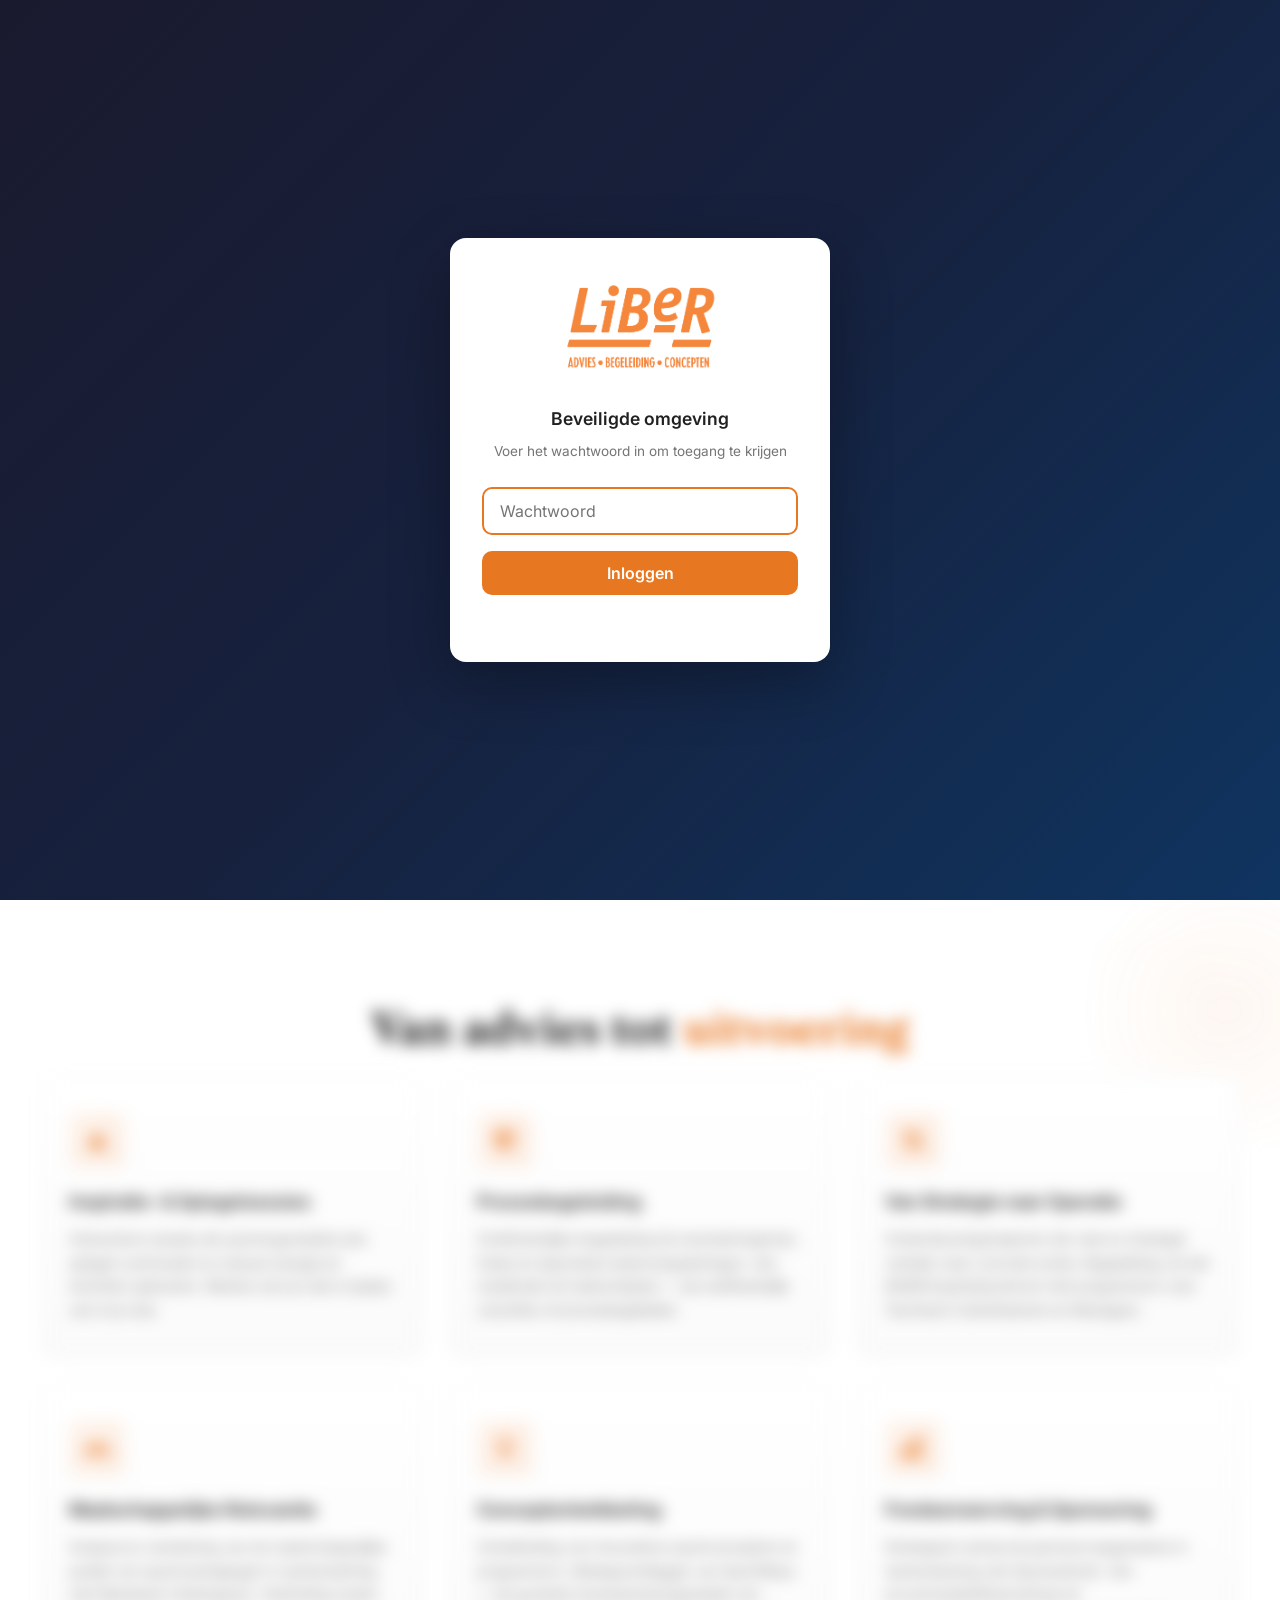
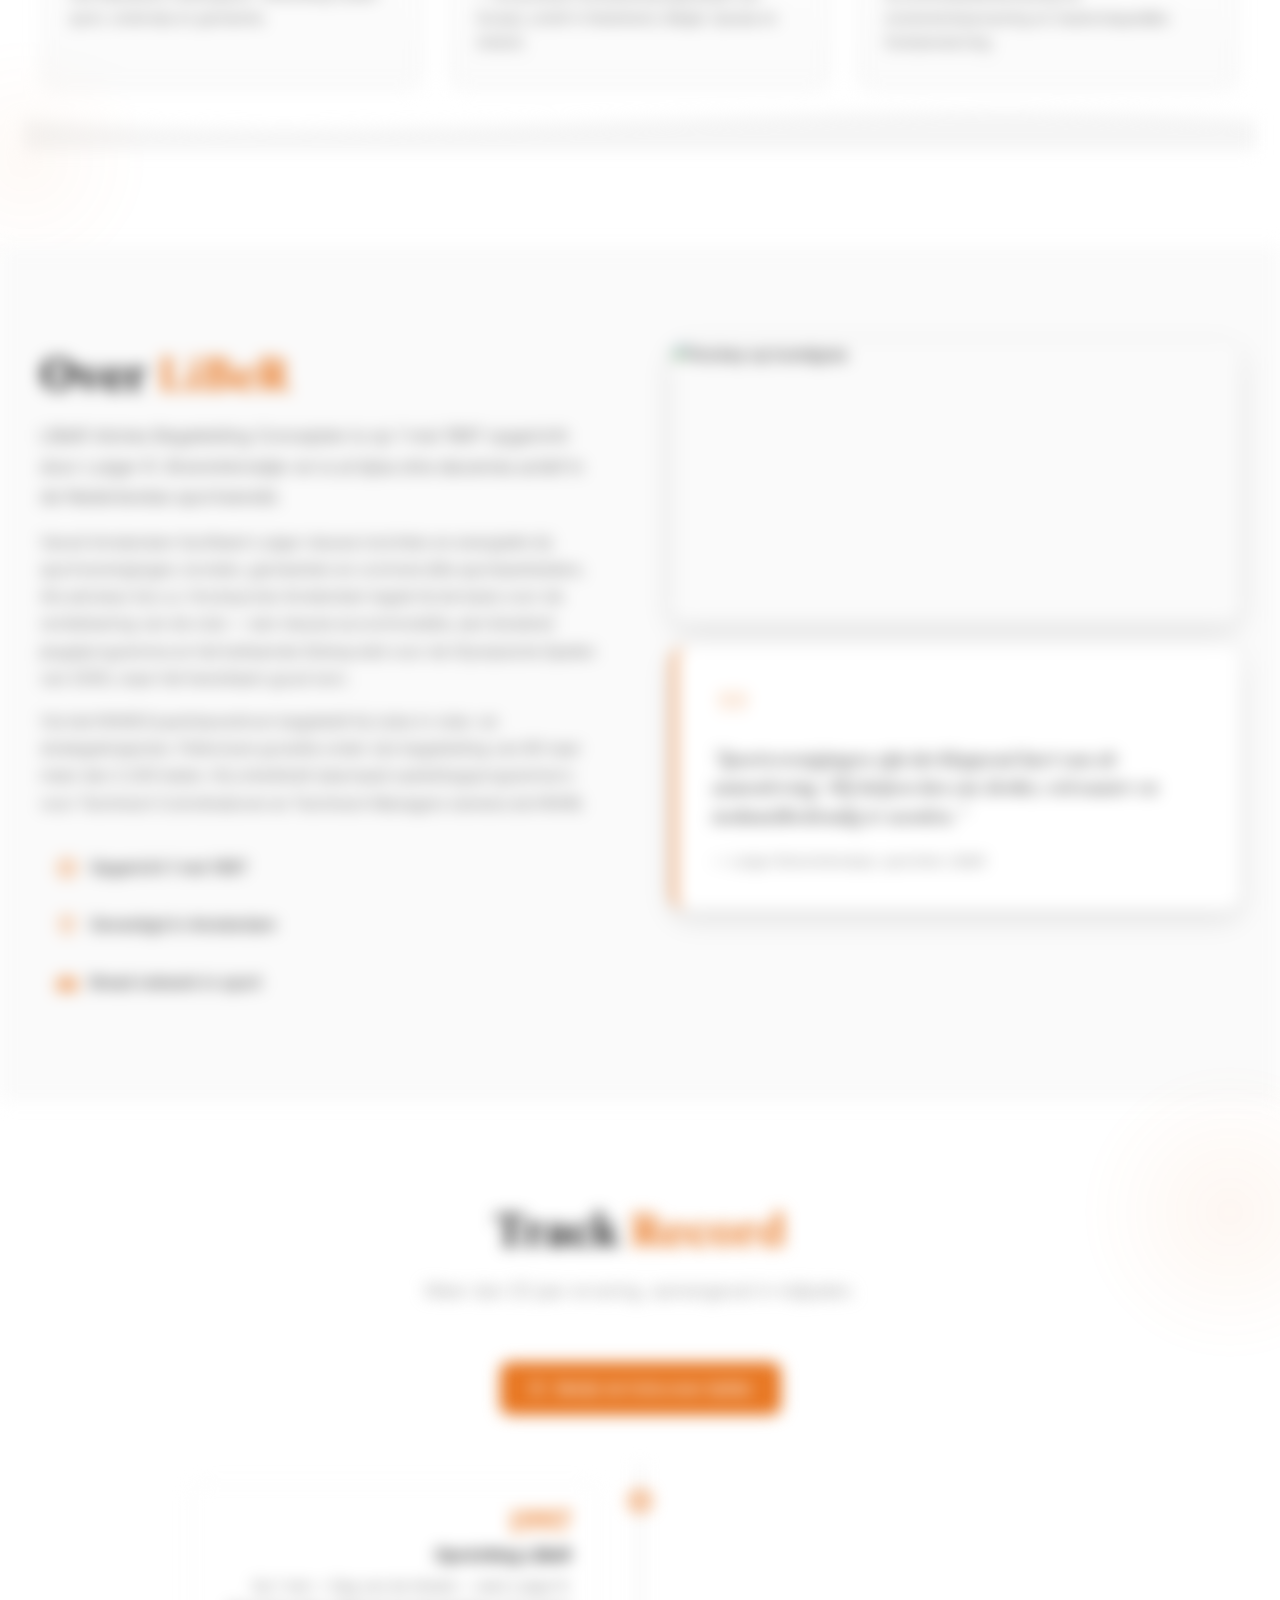
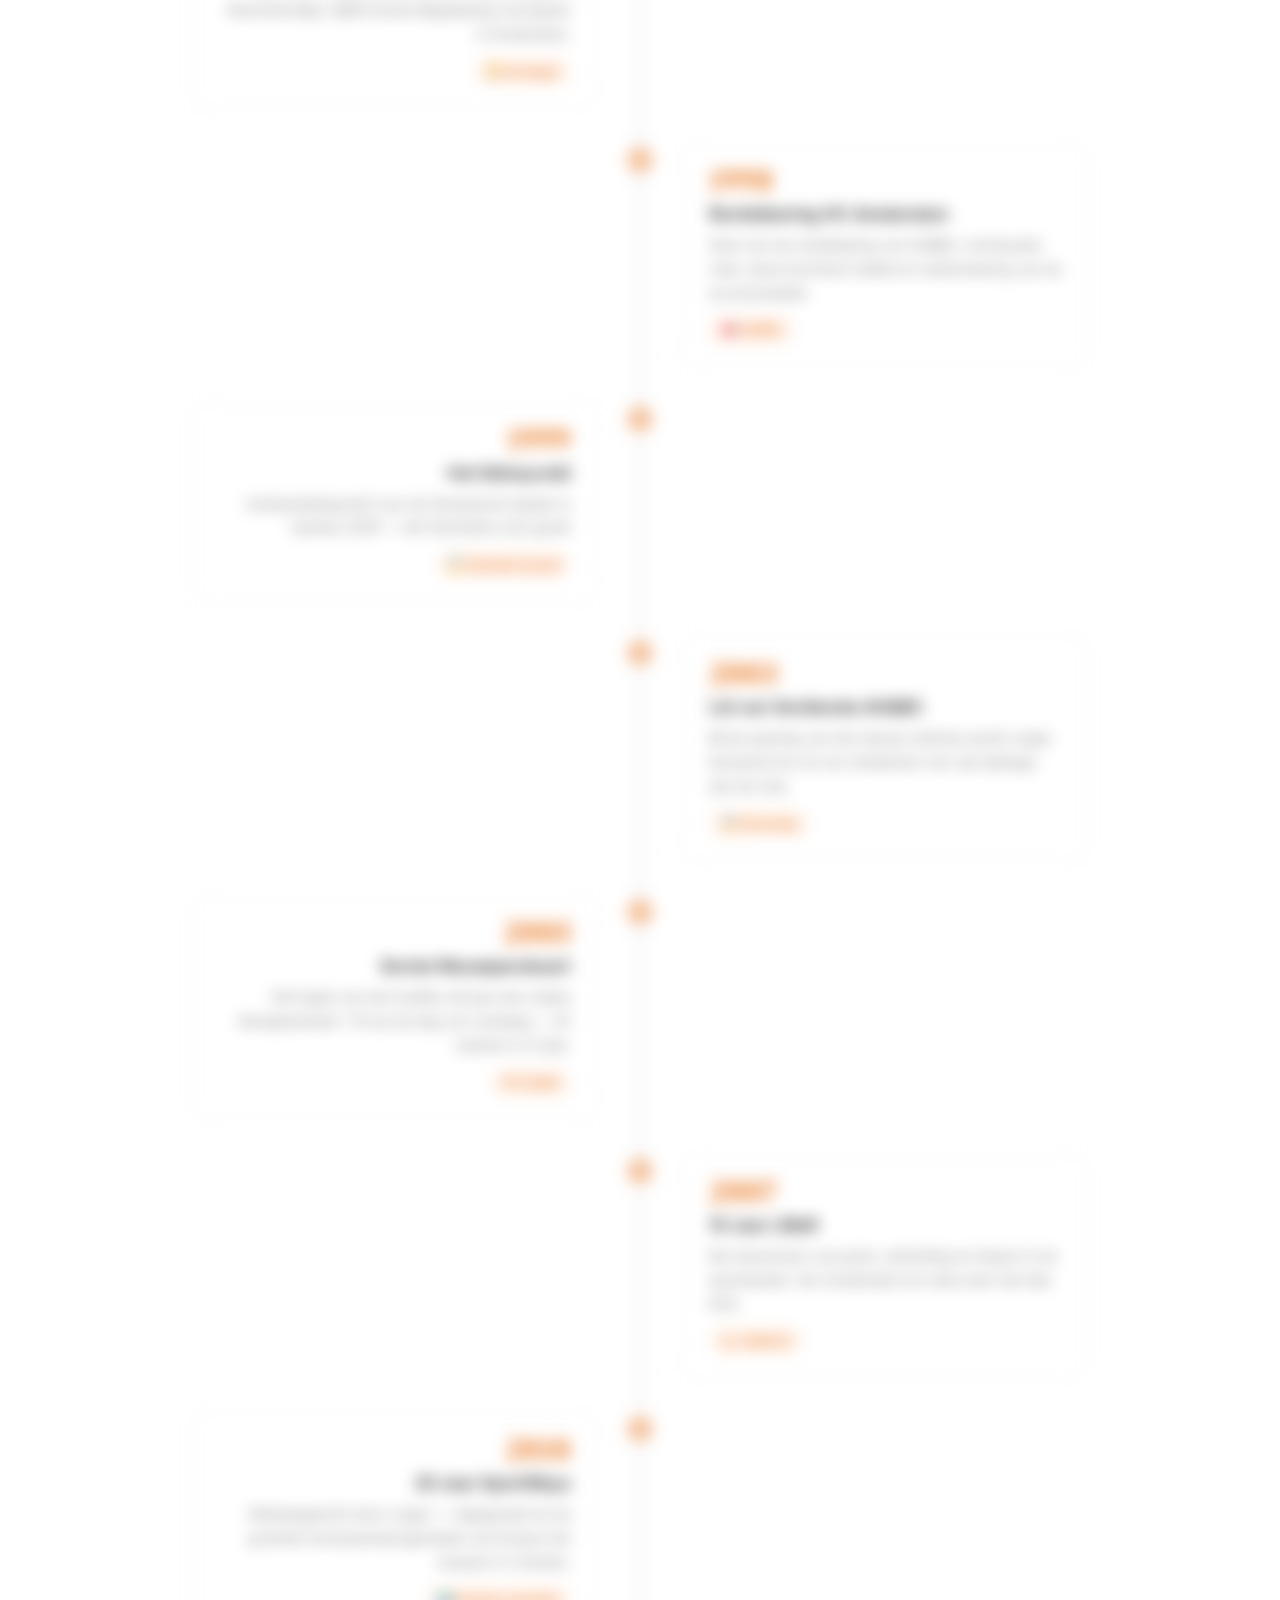
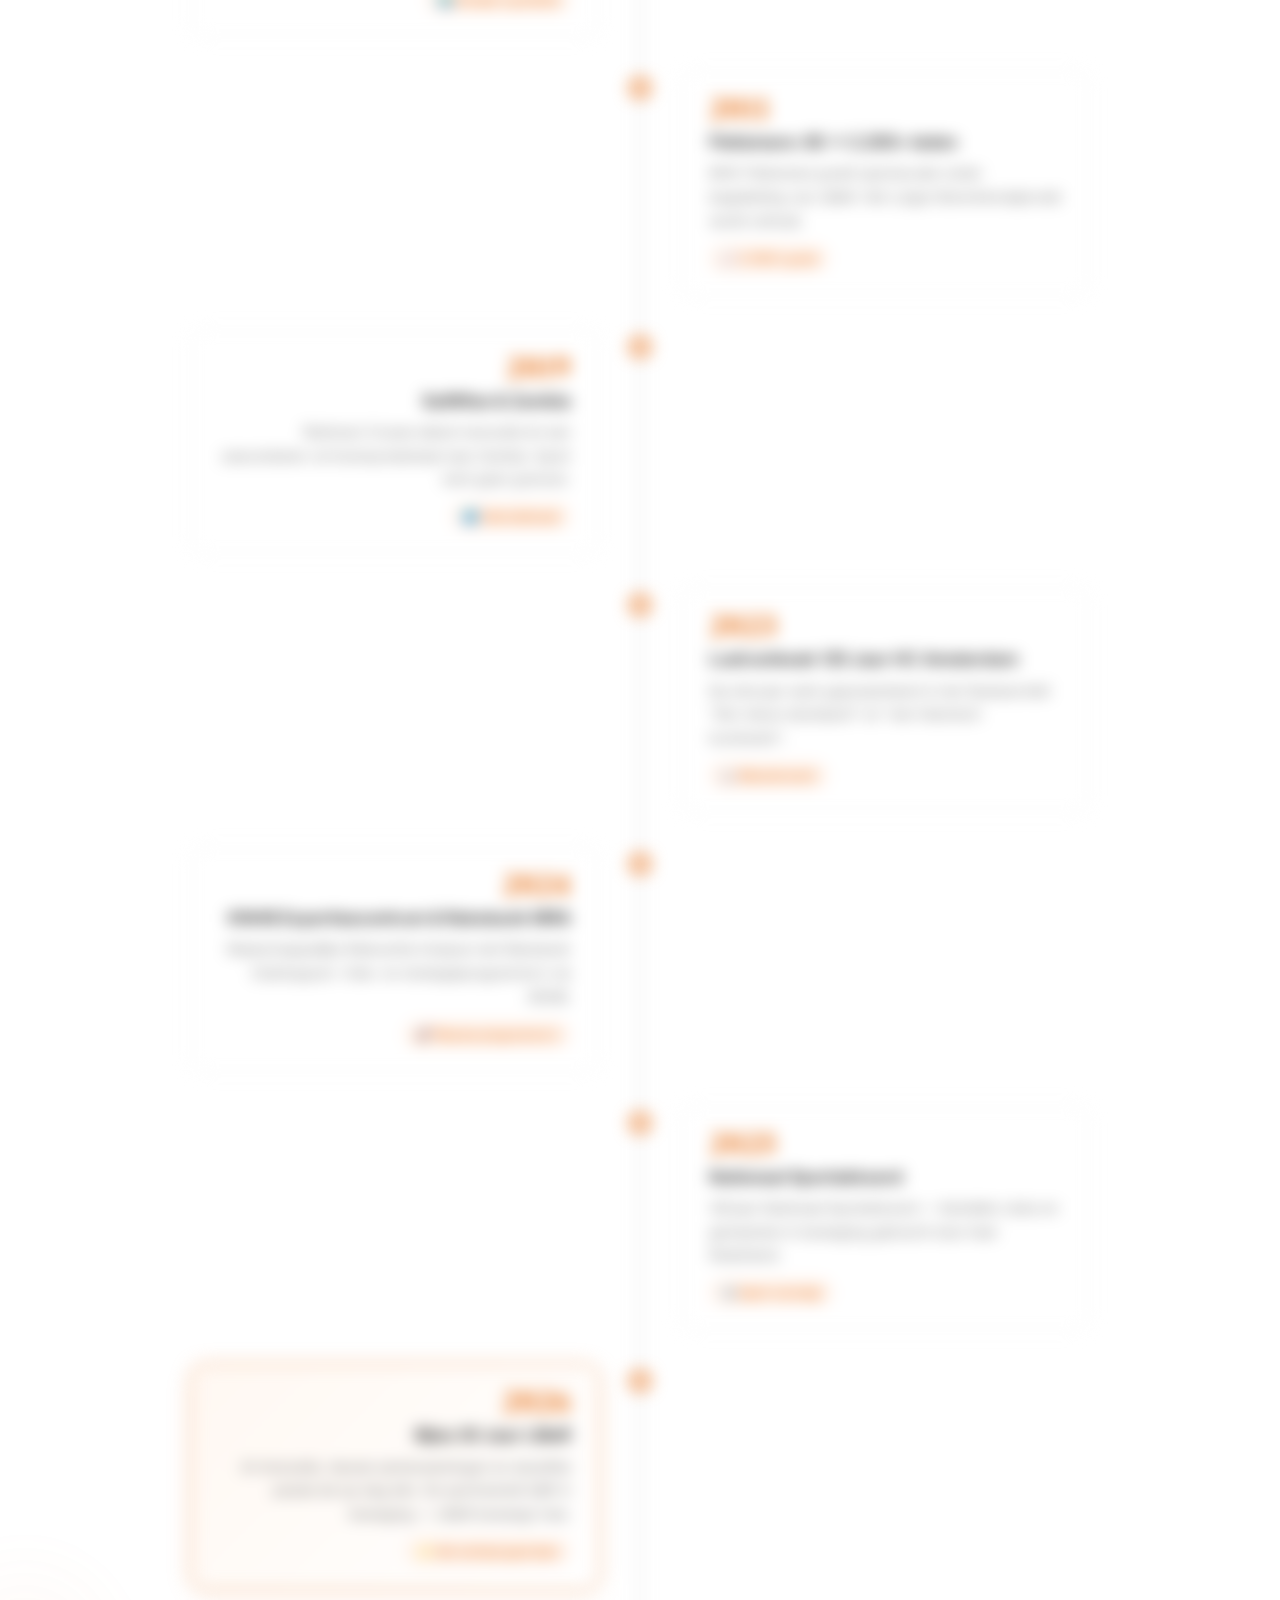
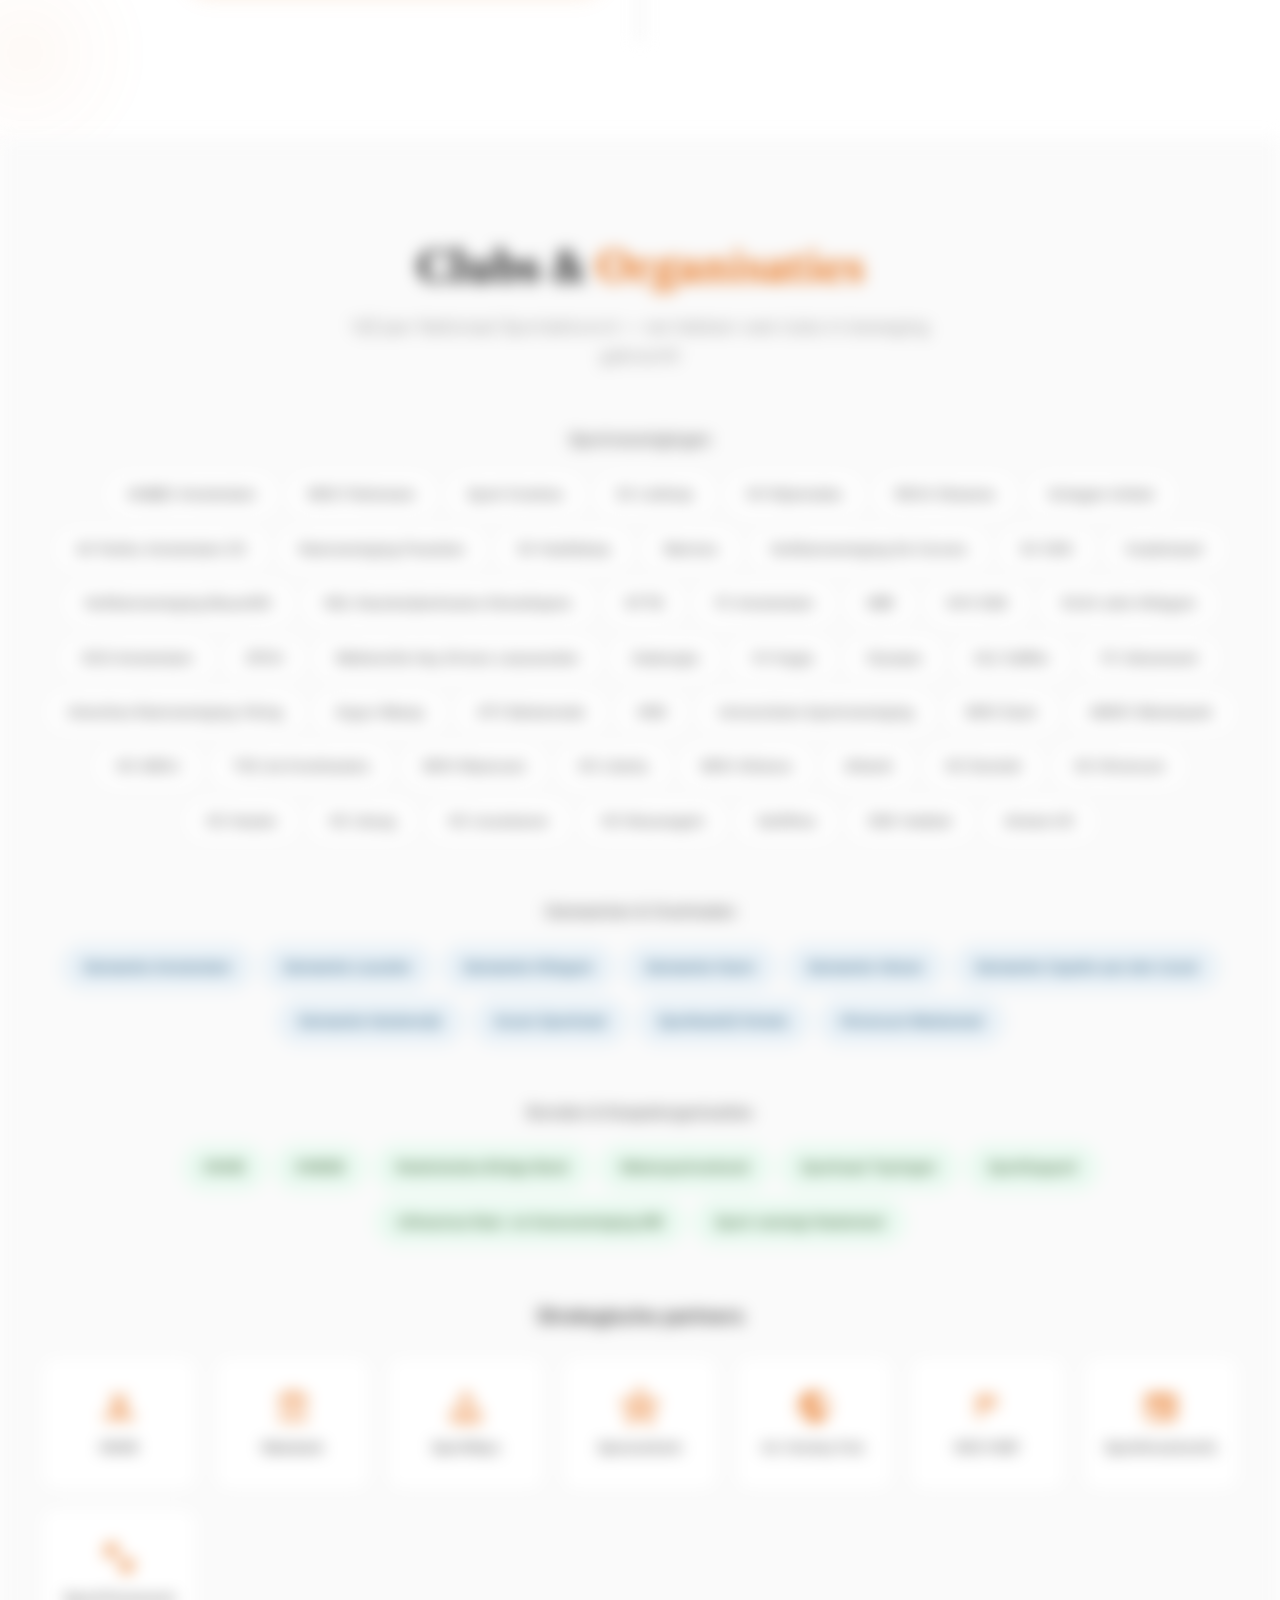
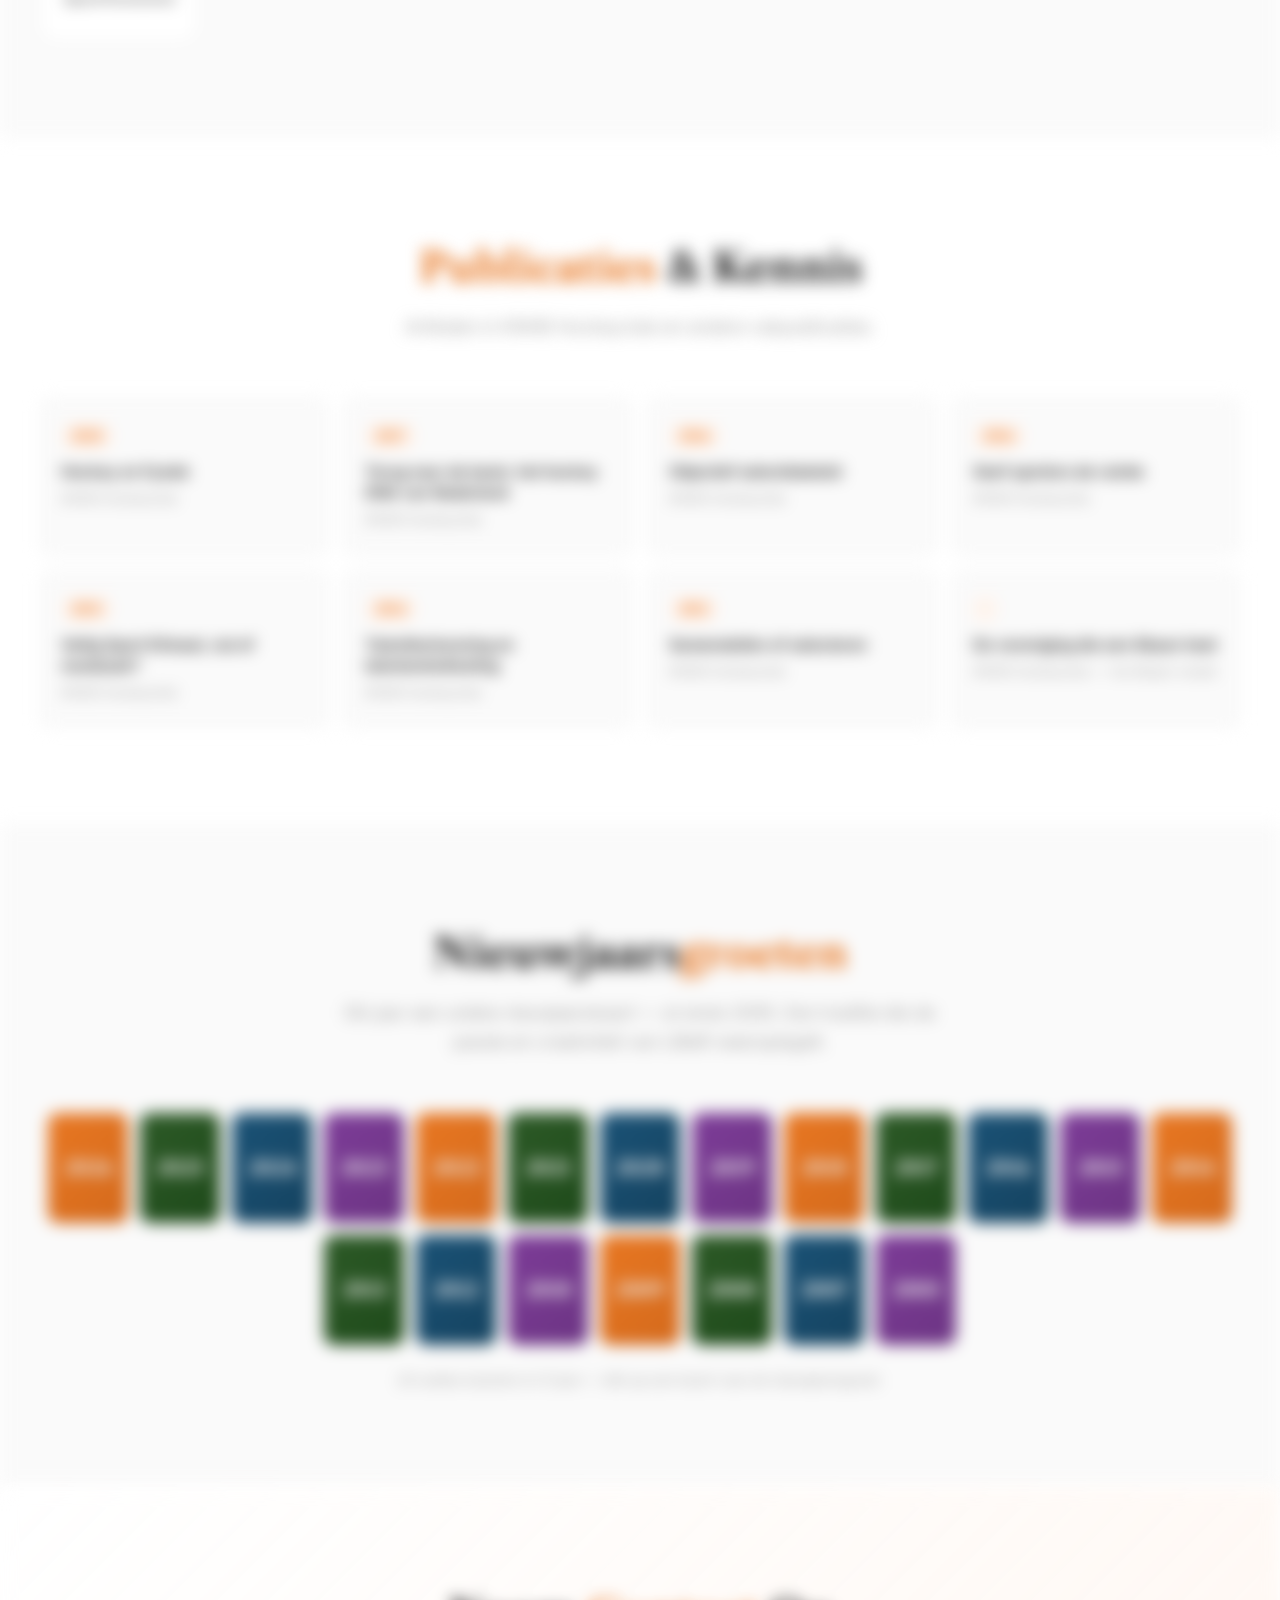
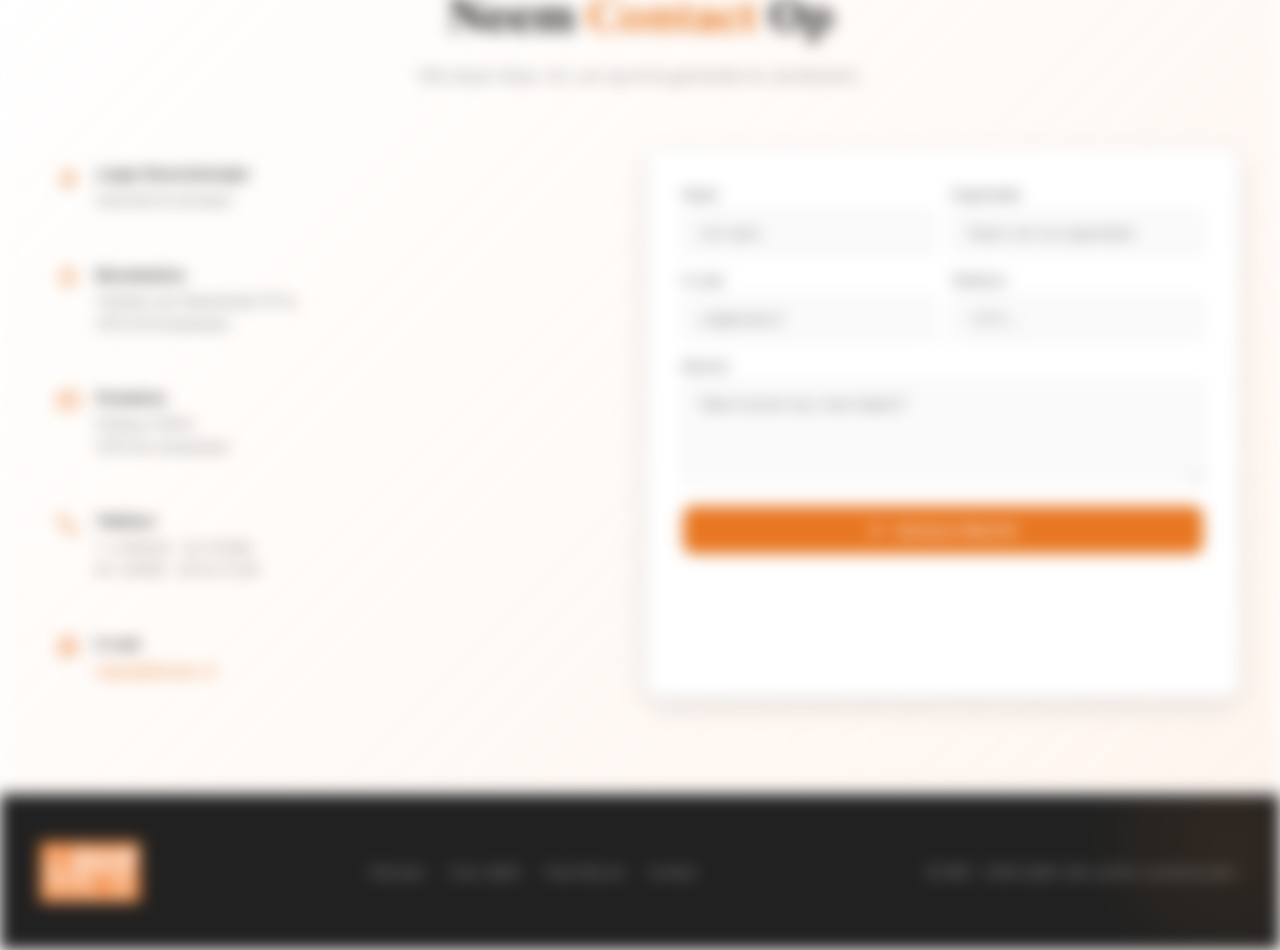
==== commit 1eca968d: "Remove duplicate subtitle under diensten section title https://claude.ai/code/session_01FSNxxaZ5YFb4" ====
--- a/index.html
+++ b/index.html
@@ -163,7 +163,6 @@
     <div class="deco-dots" style="top:40px;right:5%;"></div>
     <div class="section-inner">
       <h2 class="section-title">Van advies tot <span class="accent">uitvoering</span></h2>
-      <p class="section-sub">Van advies tot uitvoering — wij ondersteunen sportorganisaties op elk niveau.</p>
 
       <div class="services-grid">
         <div class="service-card">
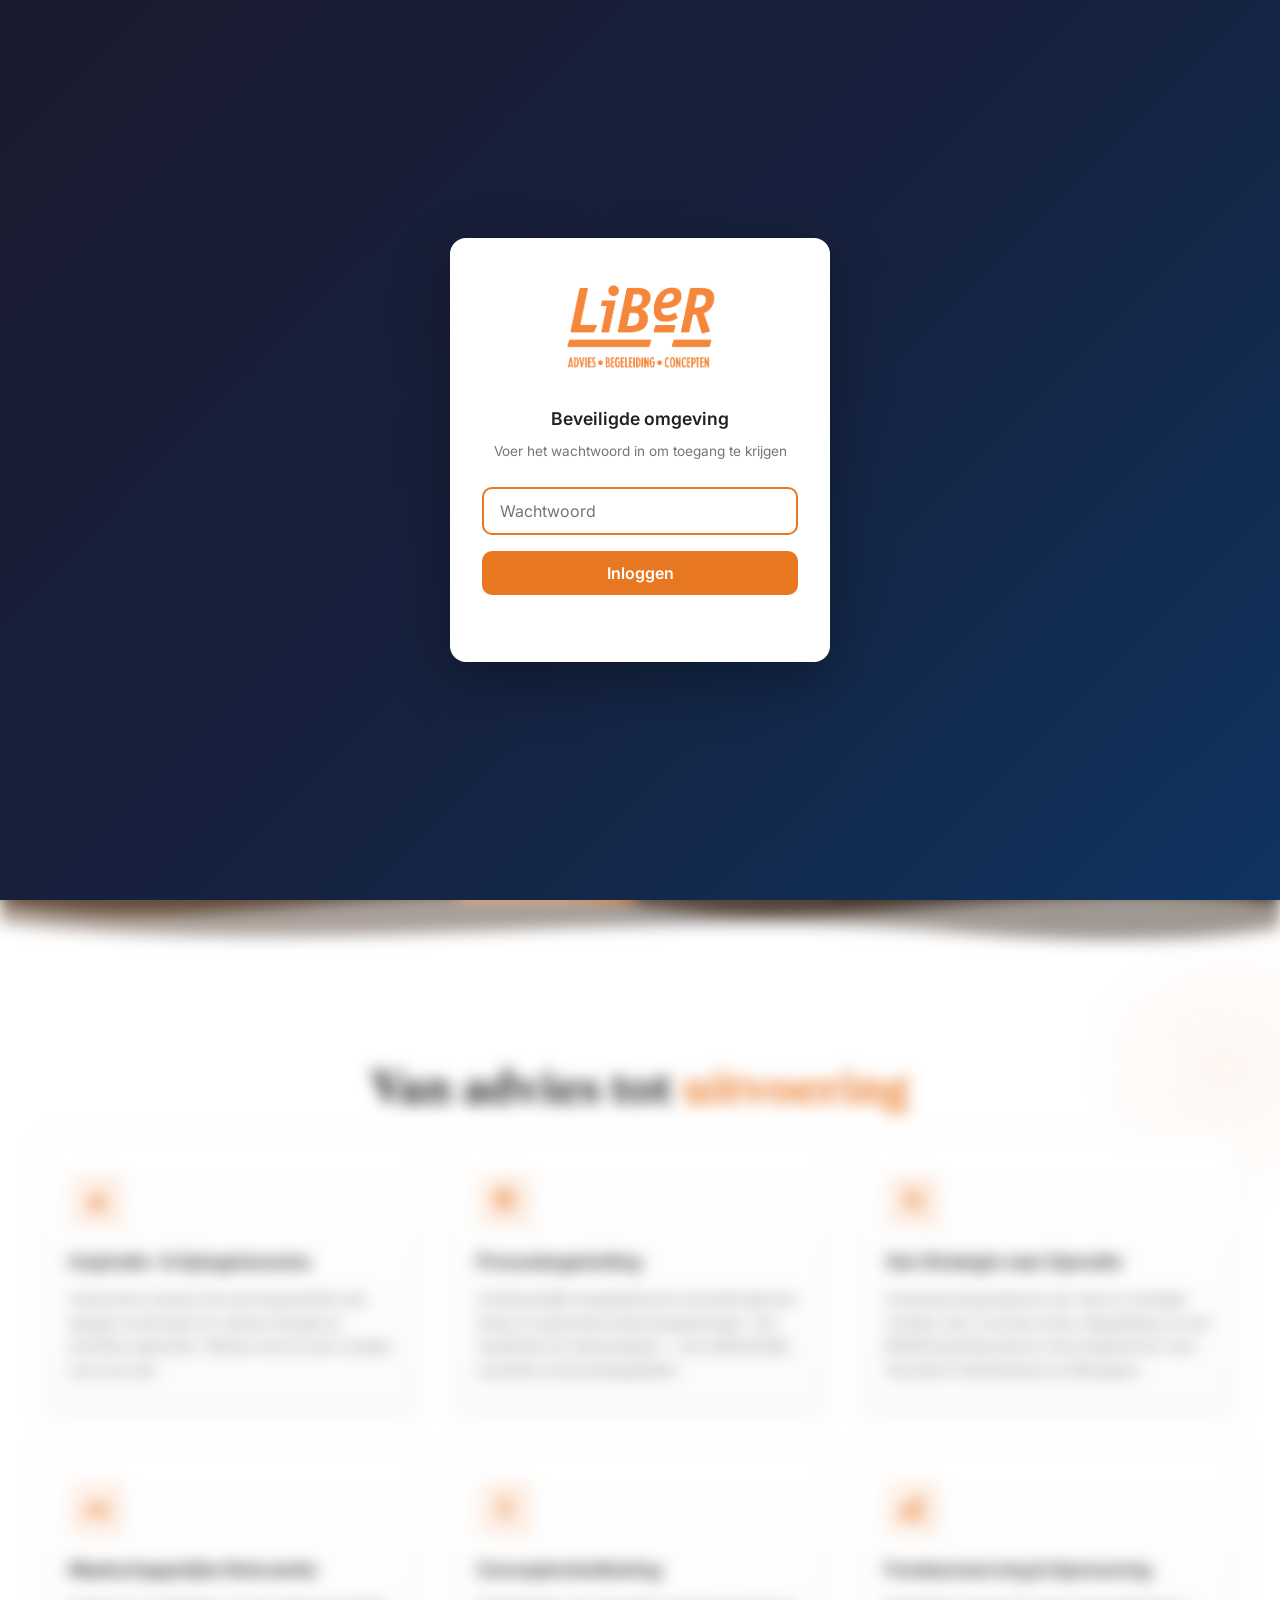
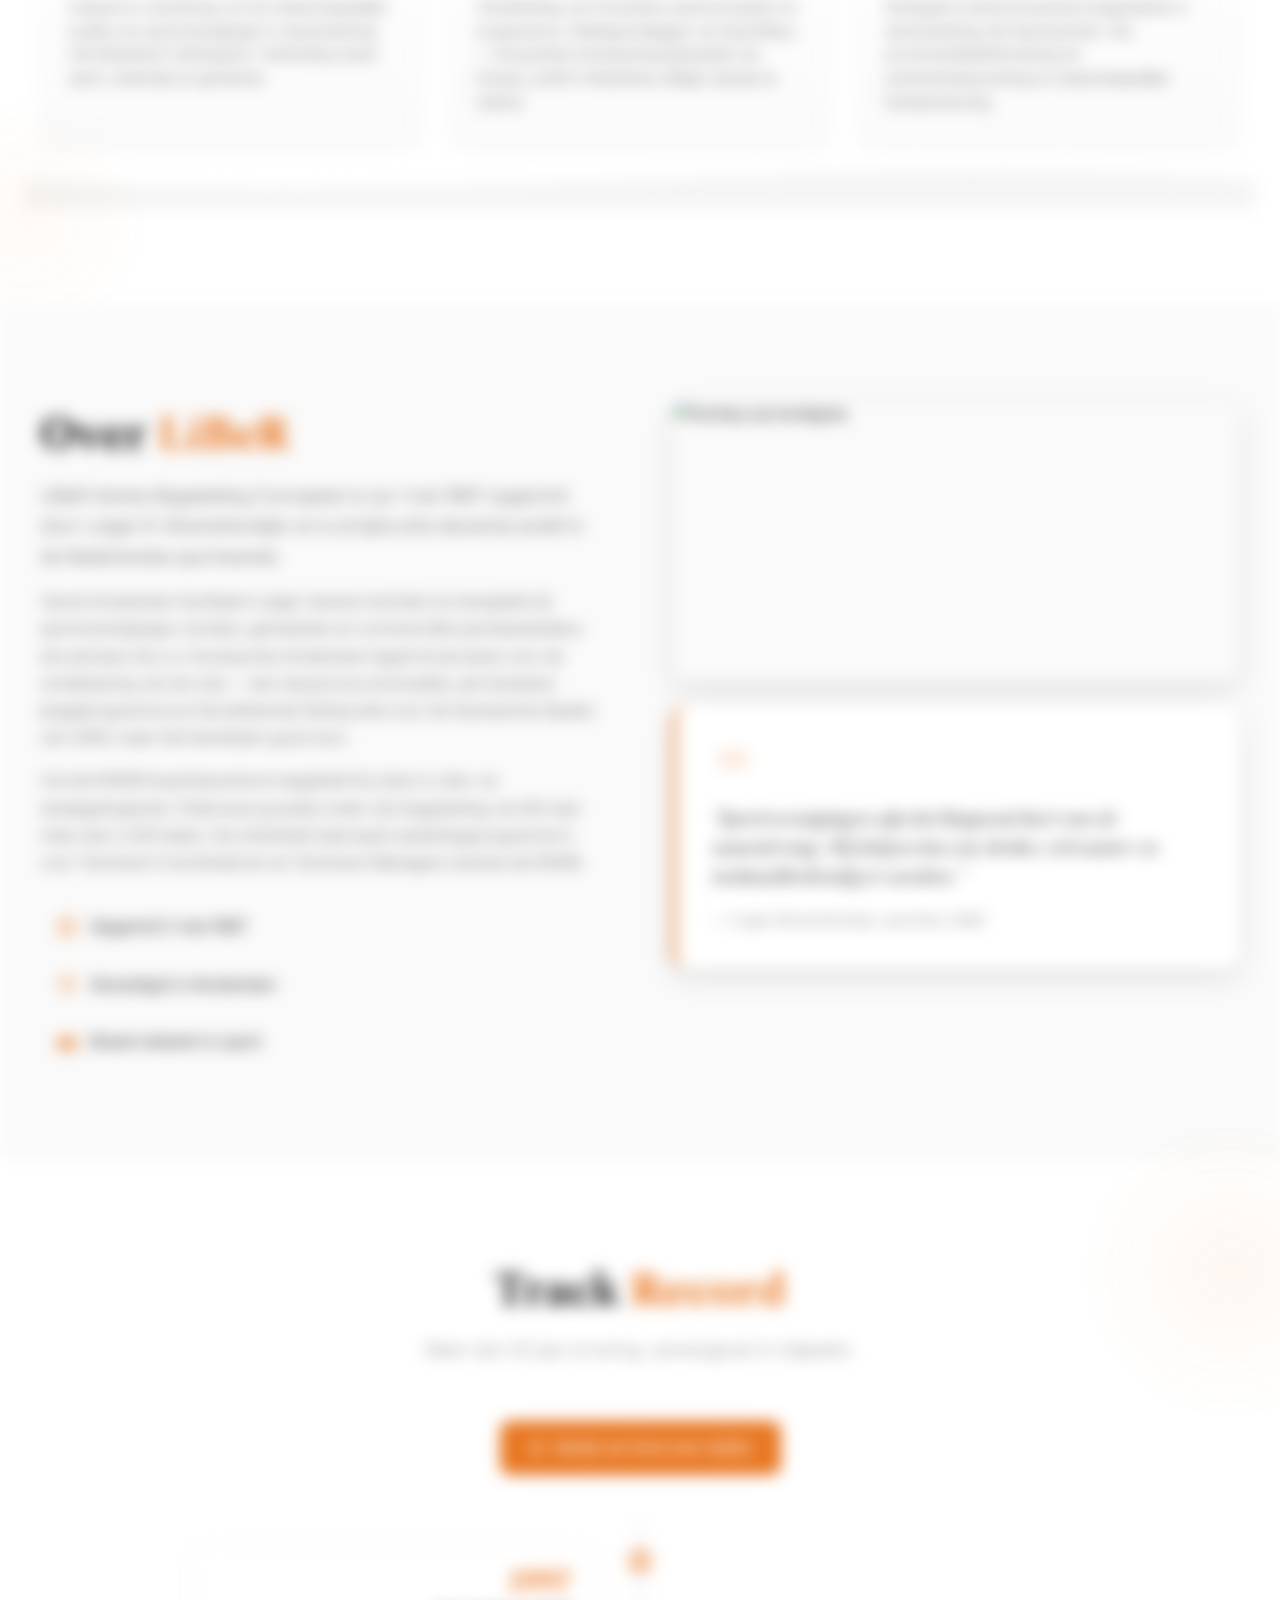
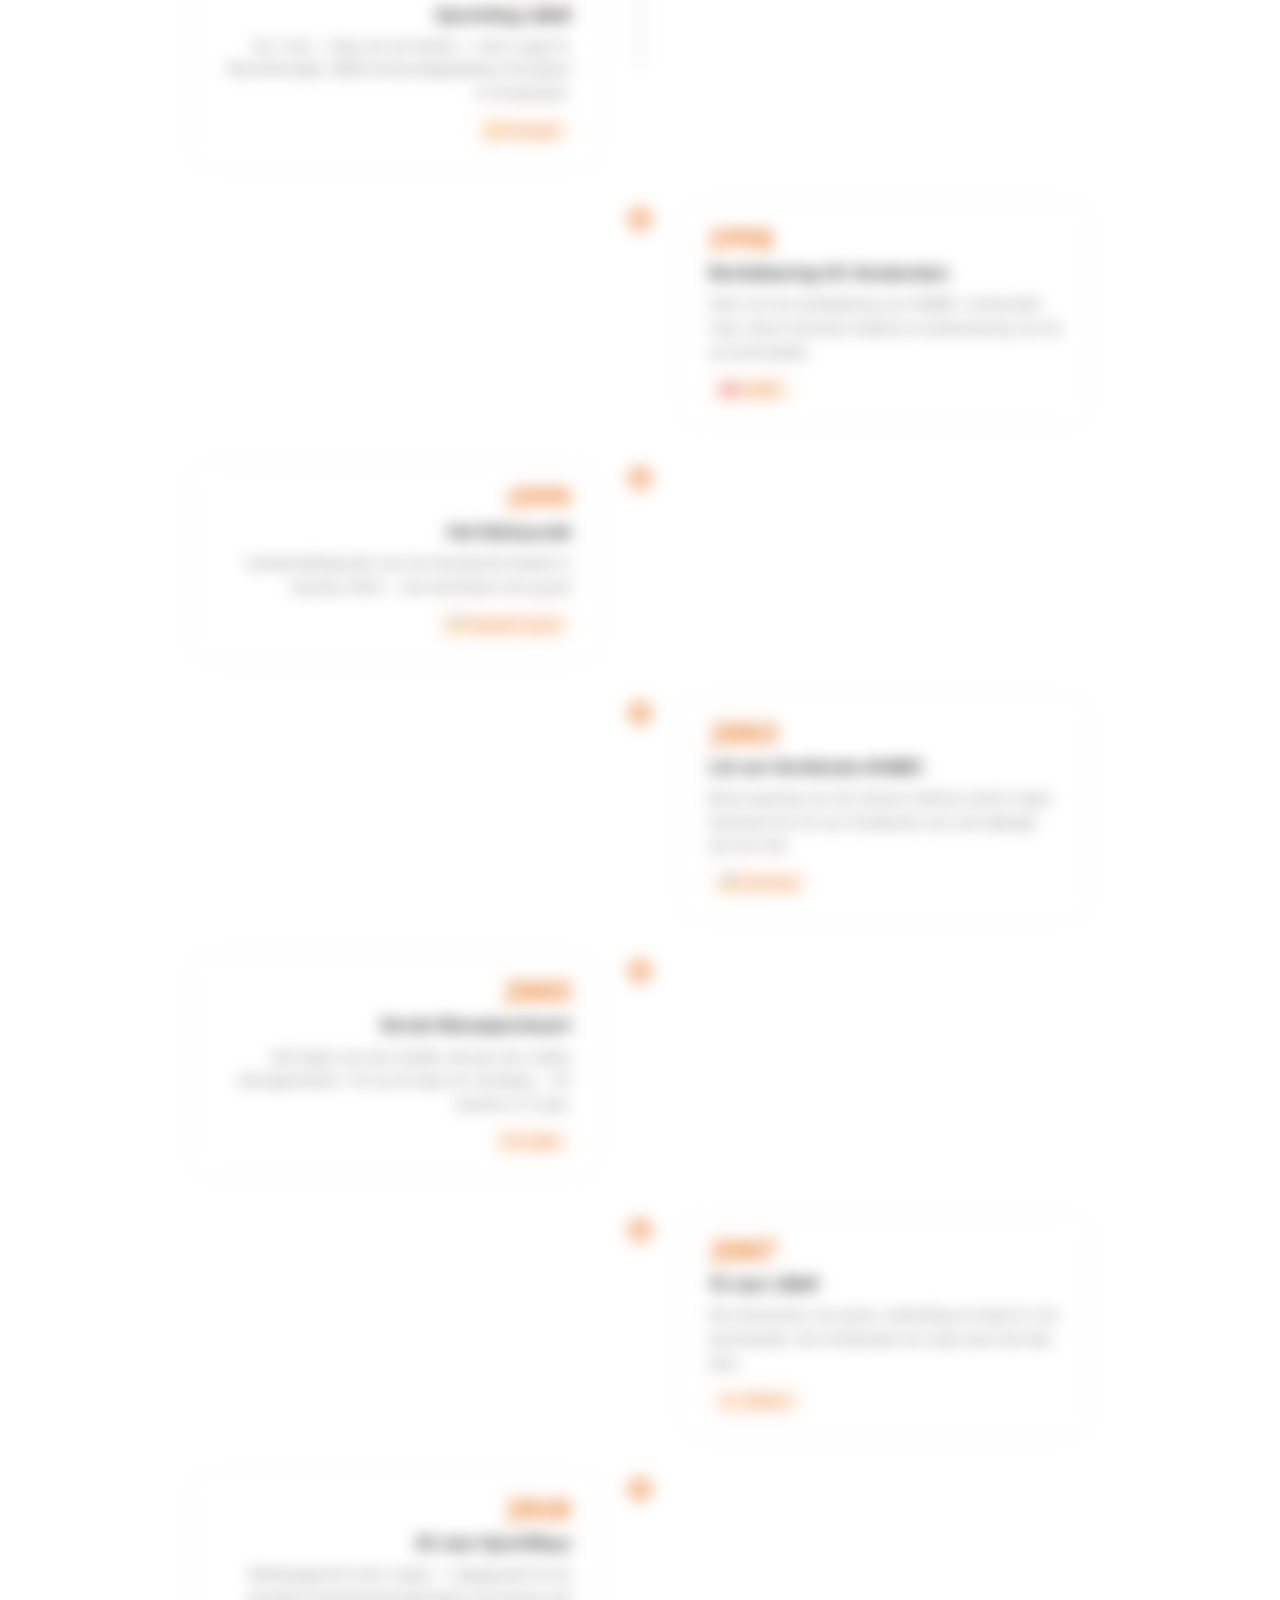
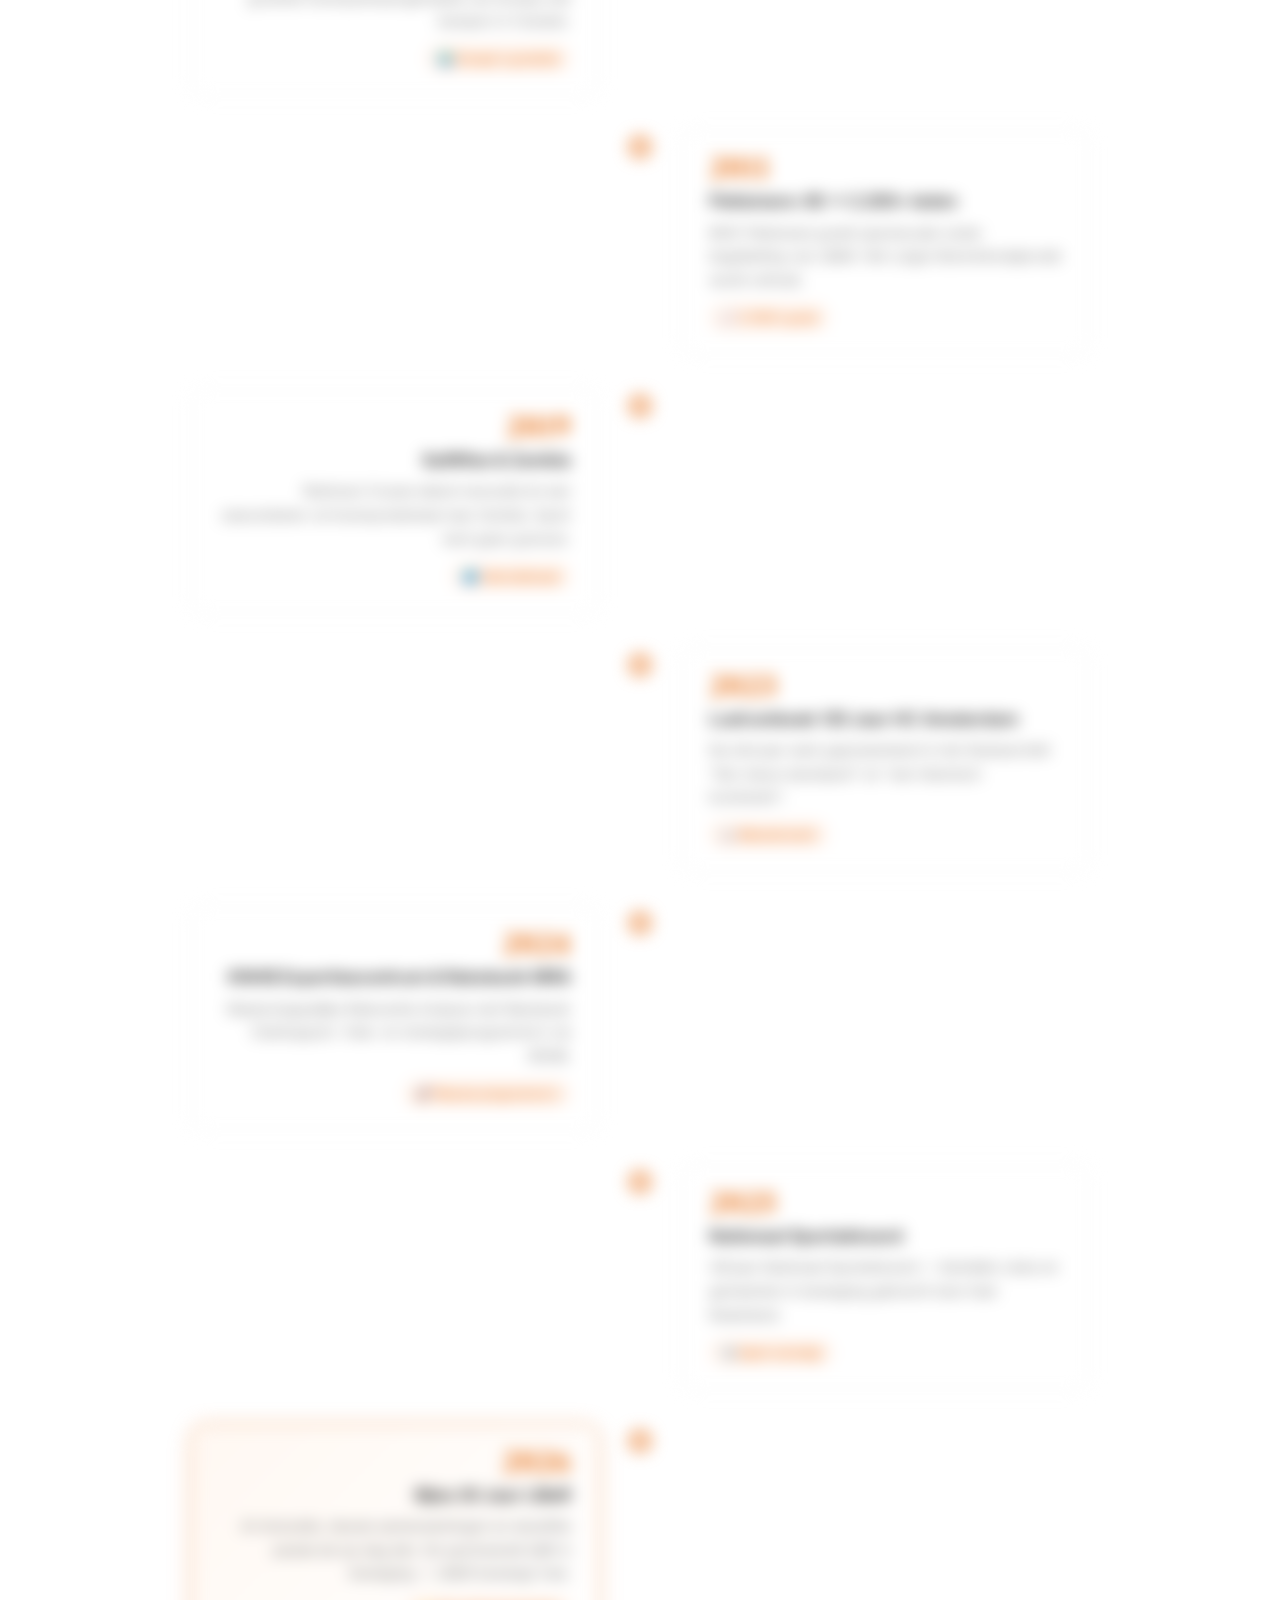
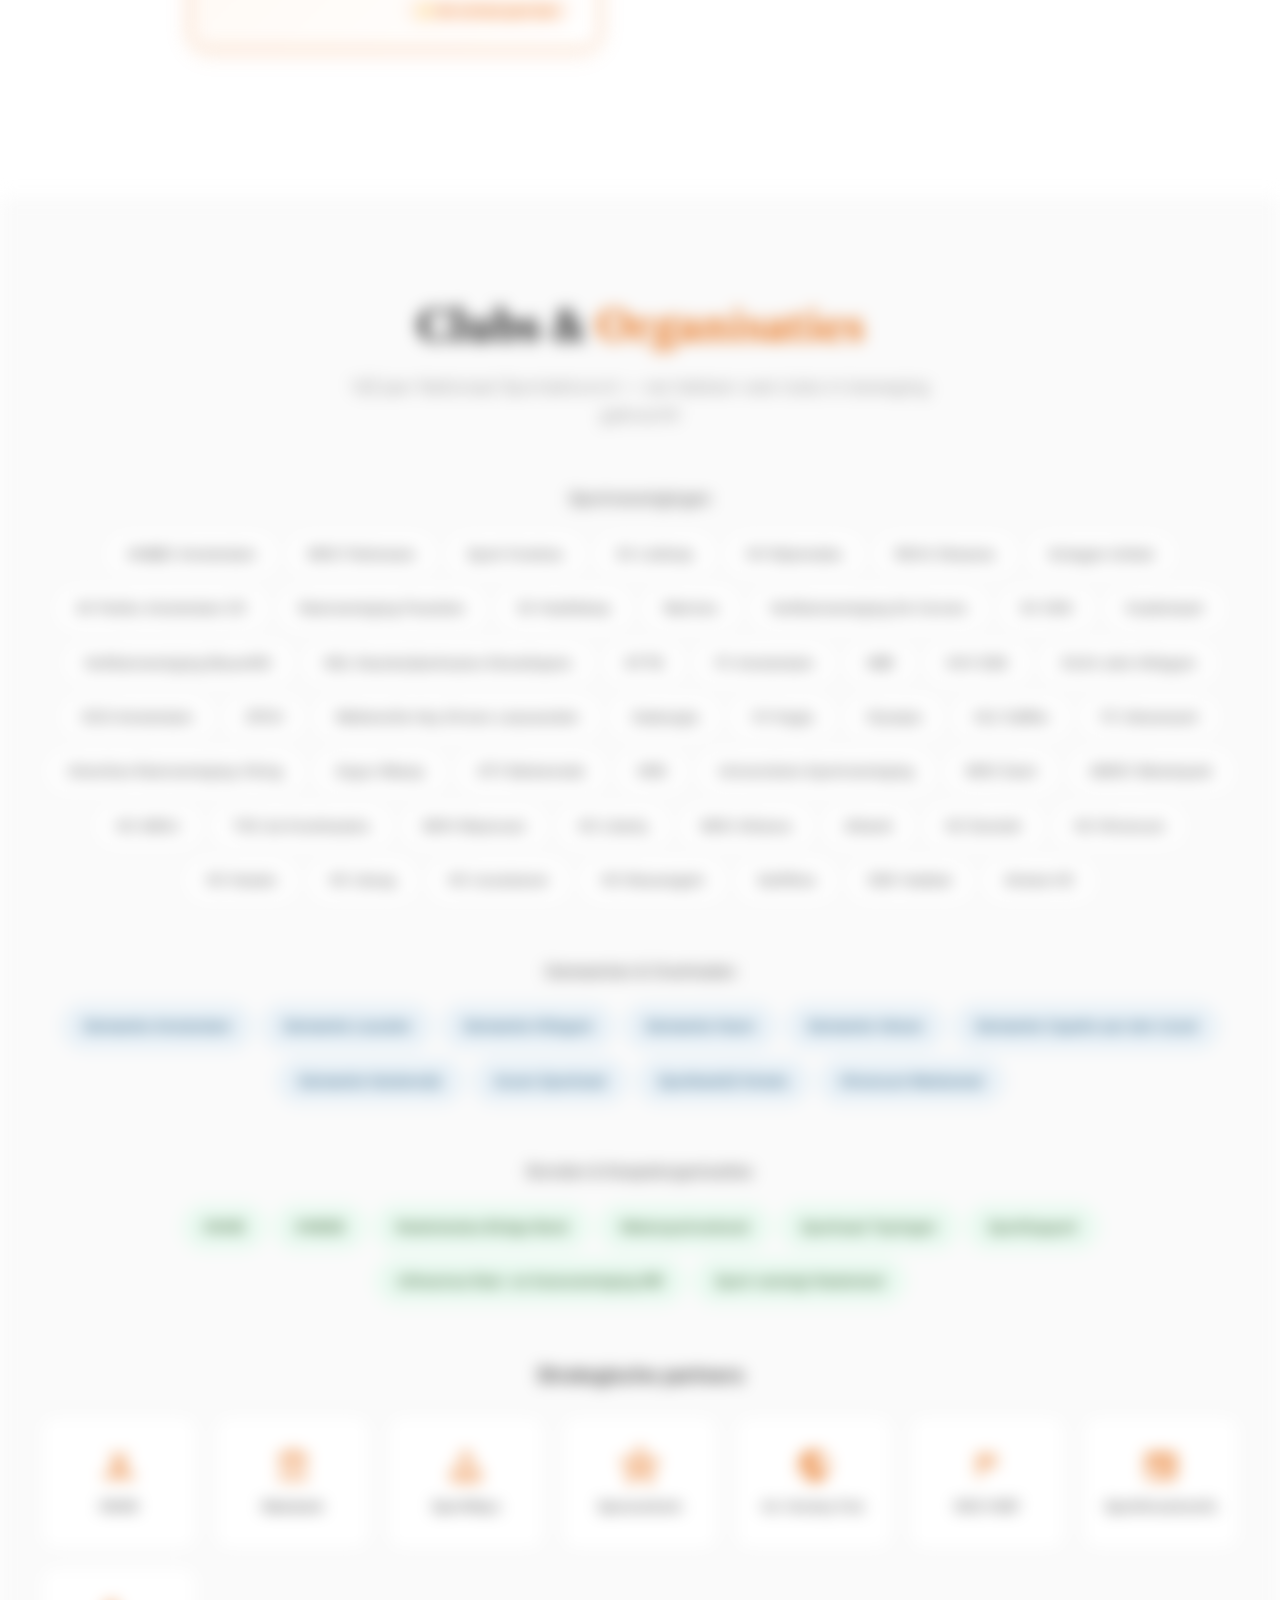
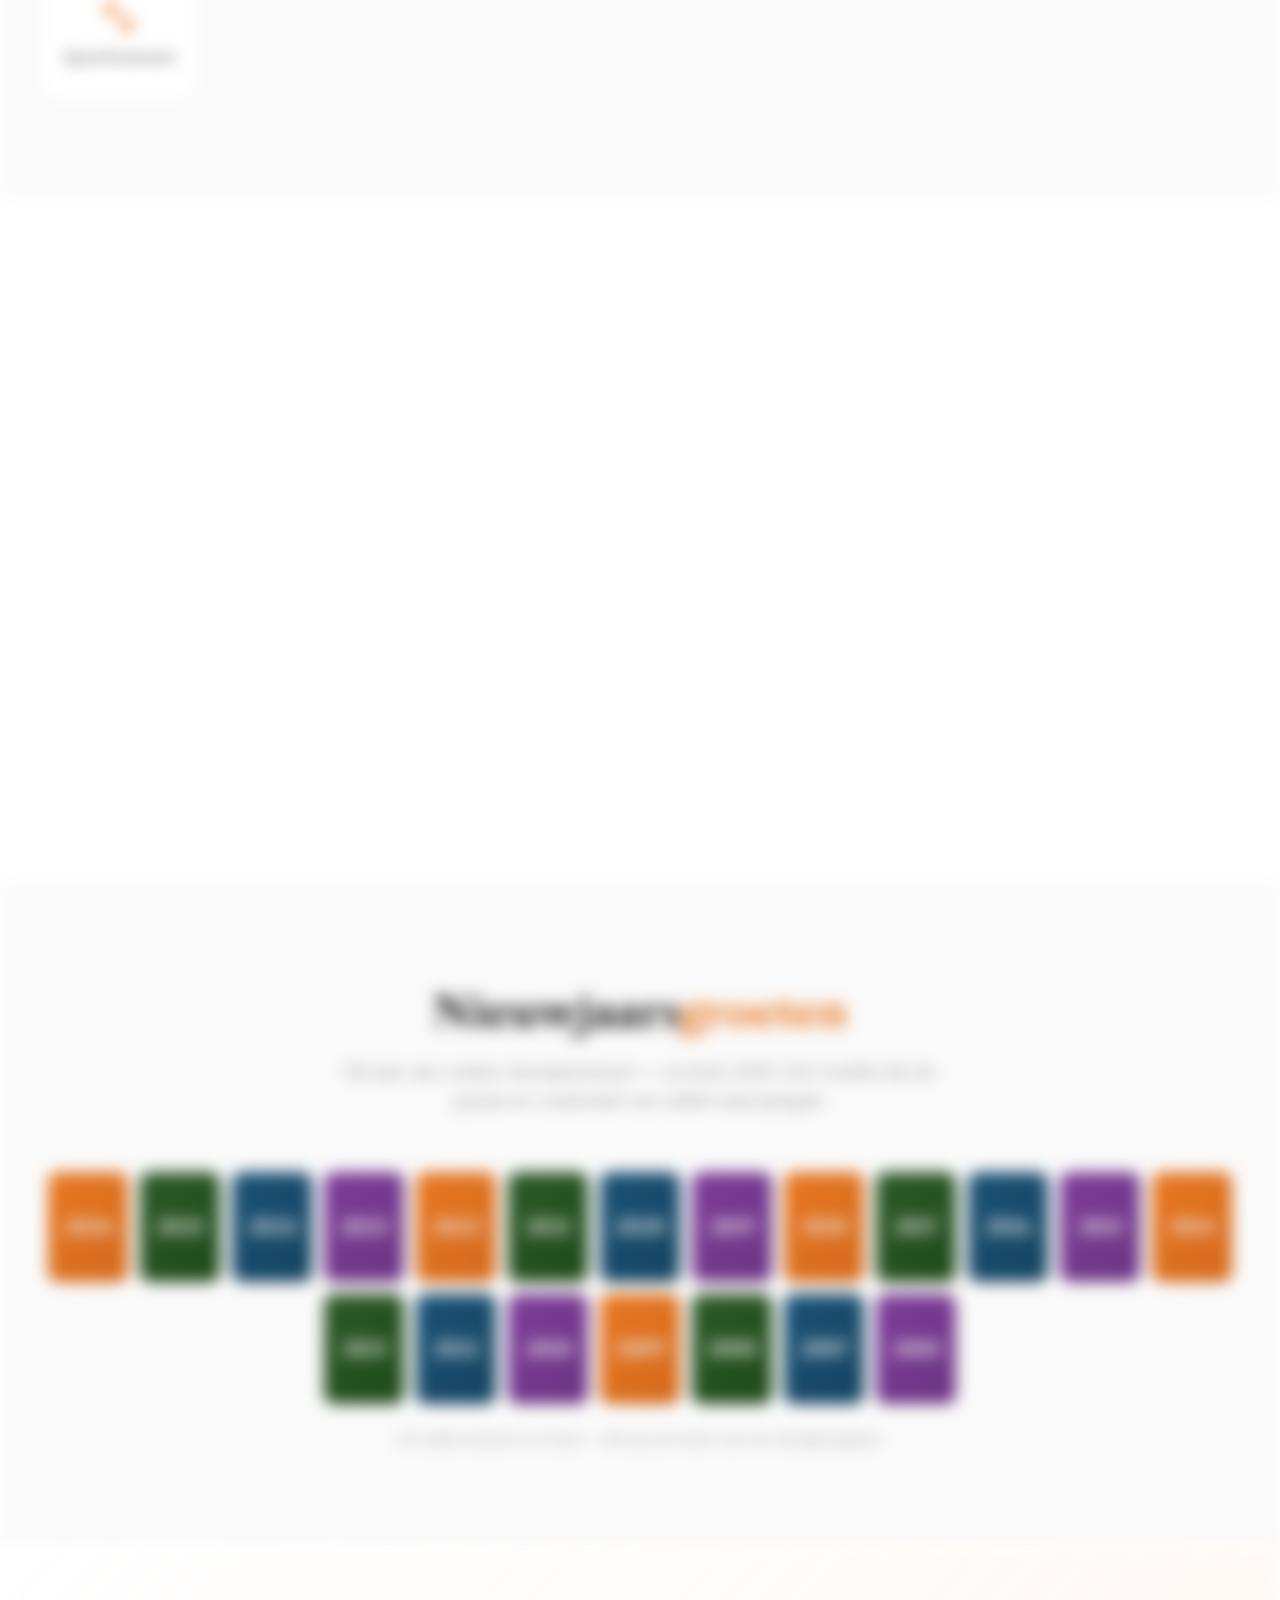
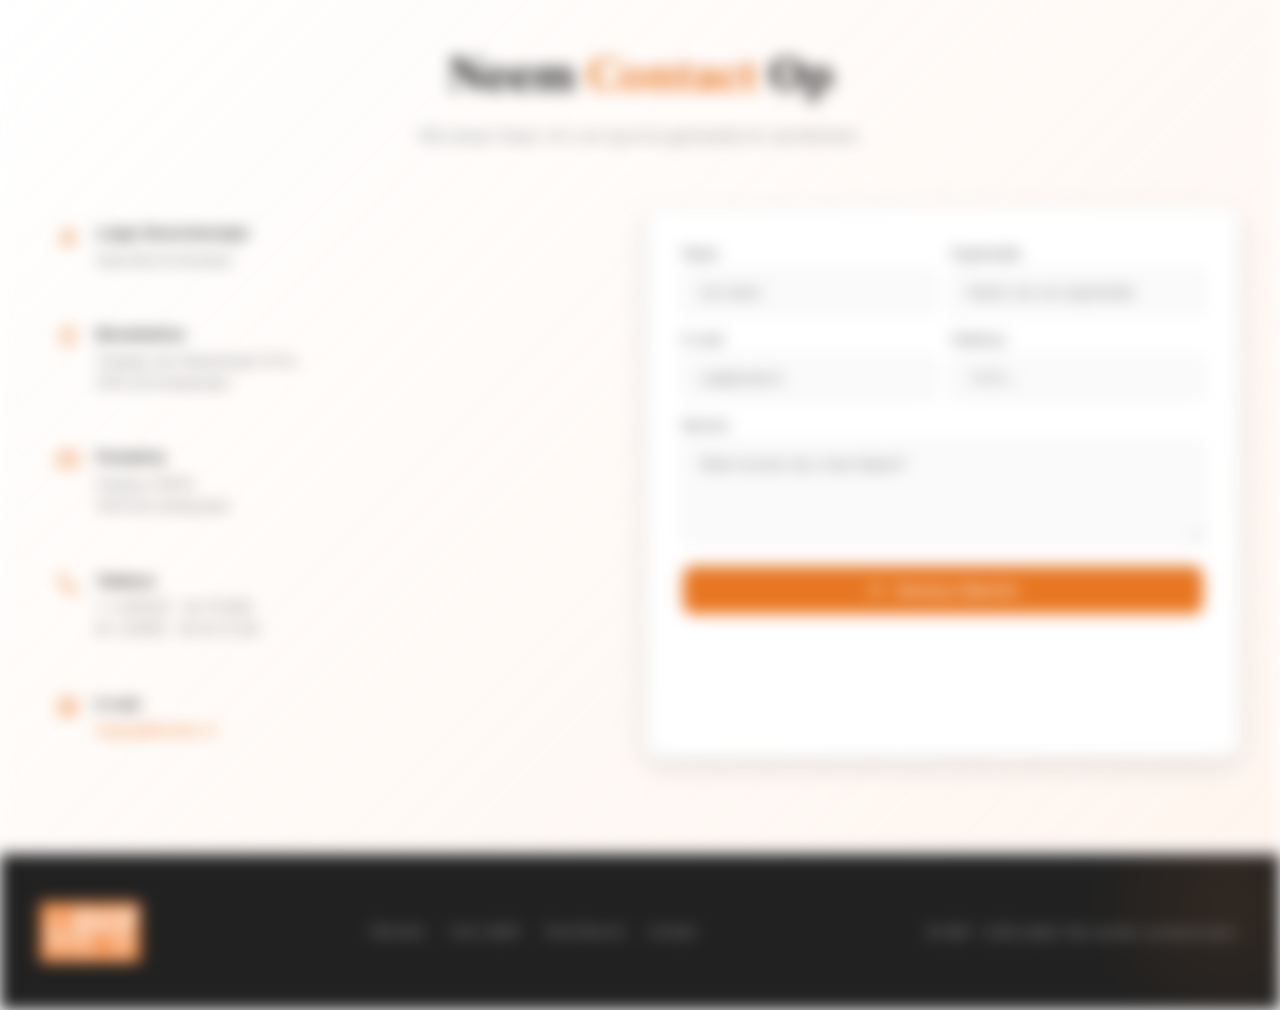
==== commit 49f6b434: "Make hero LiBeR logo same width as tagline text Wraps the logo and tagline in a shared flex containe" ====
--- a/index.html
+++ b/index.html
@@ -92,7 +92,7 @@
   <nav class="nav" id="main-nav">
     <div class="nav-inner">
       <a href="#" class="nav-logo">
-        <img src="img/LiBeR.logo2008.diap - kopie.jpg" alt="LiBeR" class="nav-logo-img nav-logo-white">
+        <img src="img/LiBeR.logowitpng.png" alt="LiBeR" class="nav-logo-img nav-logo-white">
         <img src="img/LiBeR.logo2008 - kopie.jpg" alt="LiBeR" class="nav-logo-img nav-logo-orange">
       </a>
       <div class="nav-links" id="nav-links">
@@ -119,13 +119,16 @@
       <div class="hero-shape hero-shape-5"></div>
     </div>
     <div class="hero-content fade-in">
-      <p class="hero-tagline">
-        <span class="hero-tagline-line"></span>
-        Advies · Begeleiding · Concepten
-        <span class="hero-tagline-line"></span>
-      </p>
+      <div style="display:inline-flex;flex-direction:column;align-items:center;">
+        <img src="img/LiBeR.png" alt="LiBeR" style="width:100%;margin-bottom:1rem;">
+        <p class="hero-tagline" style="margin:0;">
+          <span class="hero-tagline-line"></span>
+          Advies · Begeleiding · Concepten
+          <span class="hero-tagline-line"></span>
+        </p>
+      </div>
       <h1 class="hero-title-animated">
-        <span class="hero-title-line"><span class="hero-title-word">Wij</span> <span class="hero-title-word">maken</span> <span class="hero-title-word">sport</span></span>
+        <span class="hero-title-line"><span class="hero-title-word">Maakt</span> <span class="hero-title-word">sport</span></span>
         <span class="hero-title-line"><span class="hero-title-word accent-word">sterker</span></span>
       </h1>
       <p class="hero-sub">Sinds 1997 partner van sportverenigingen, bonden en gemeenten in Nederland. Inspiratie- & Spiegelsessies, Procesbegeleiding en Ondersteuningstrajecten van strategie naar operatie.</p>
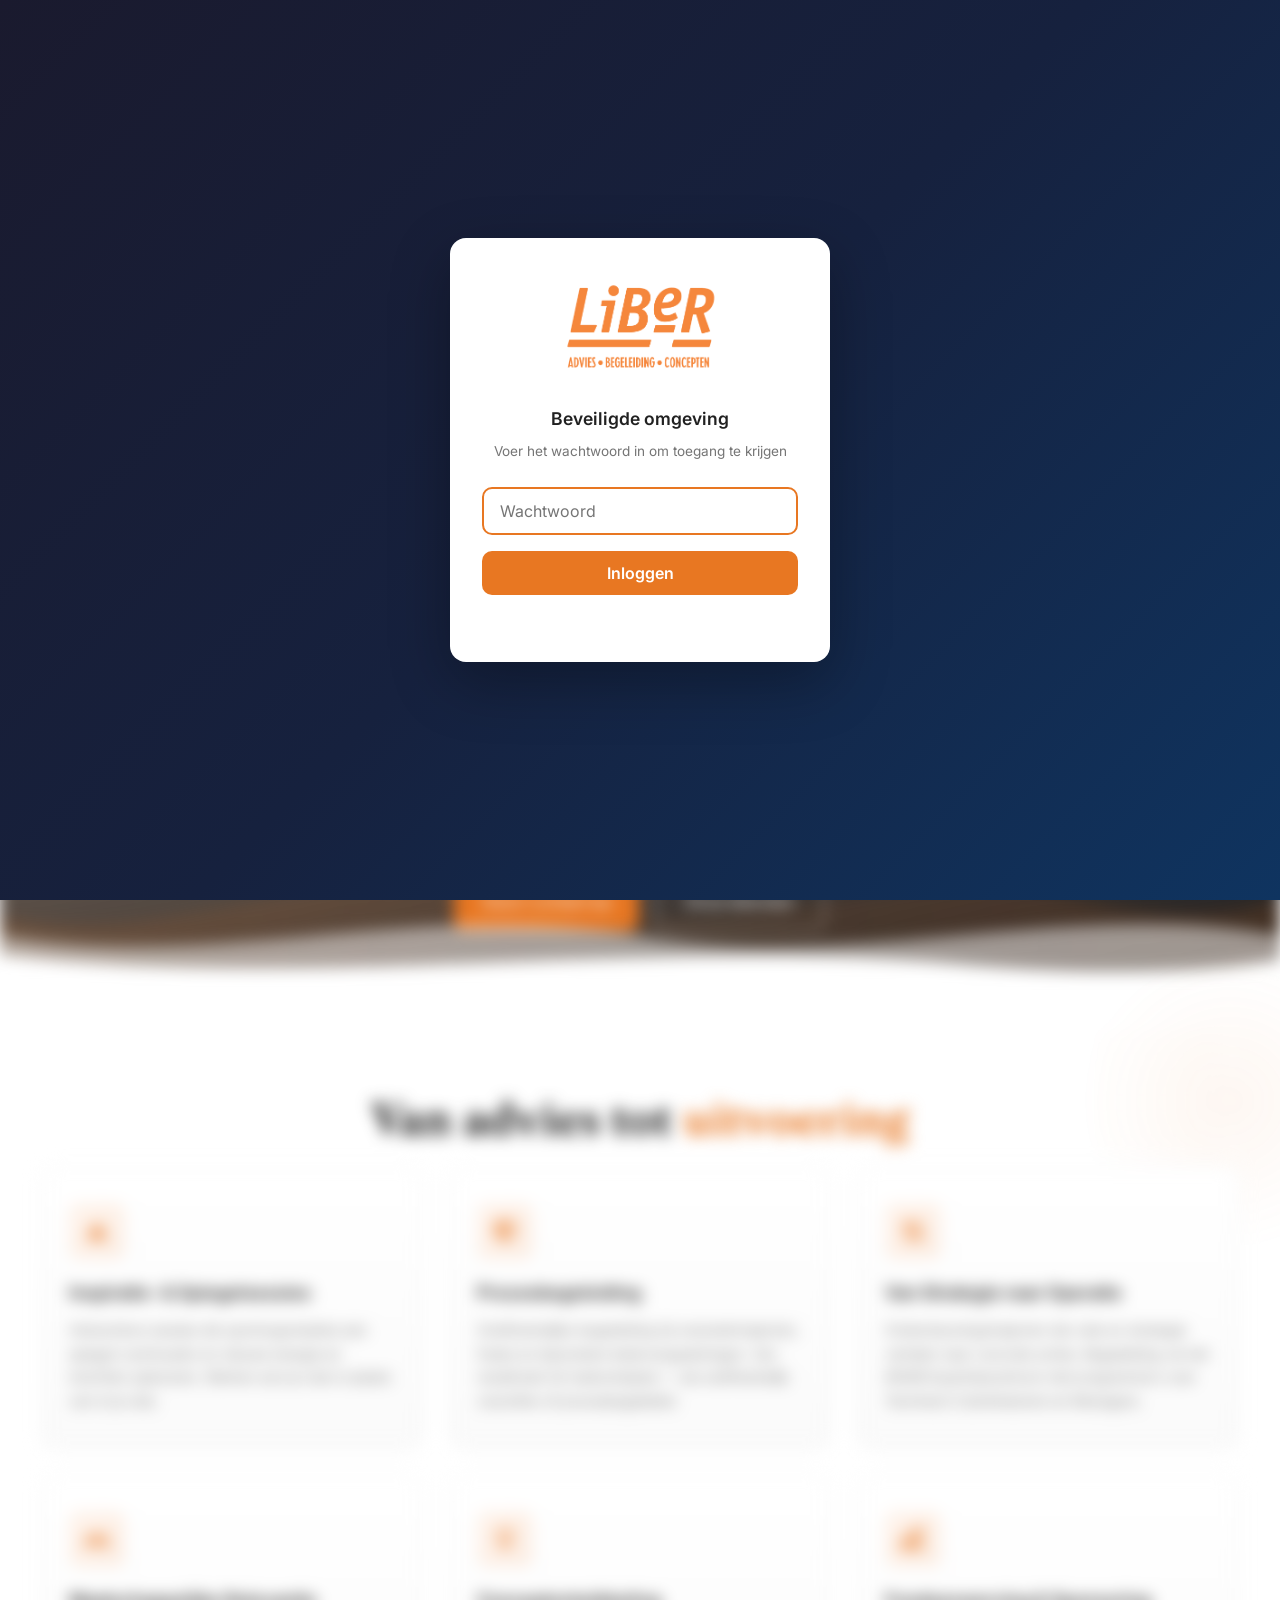
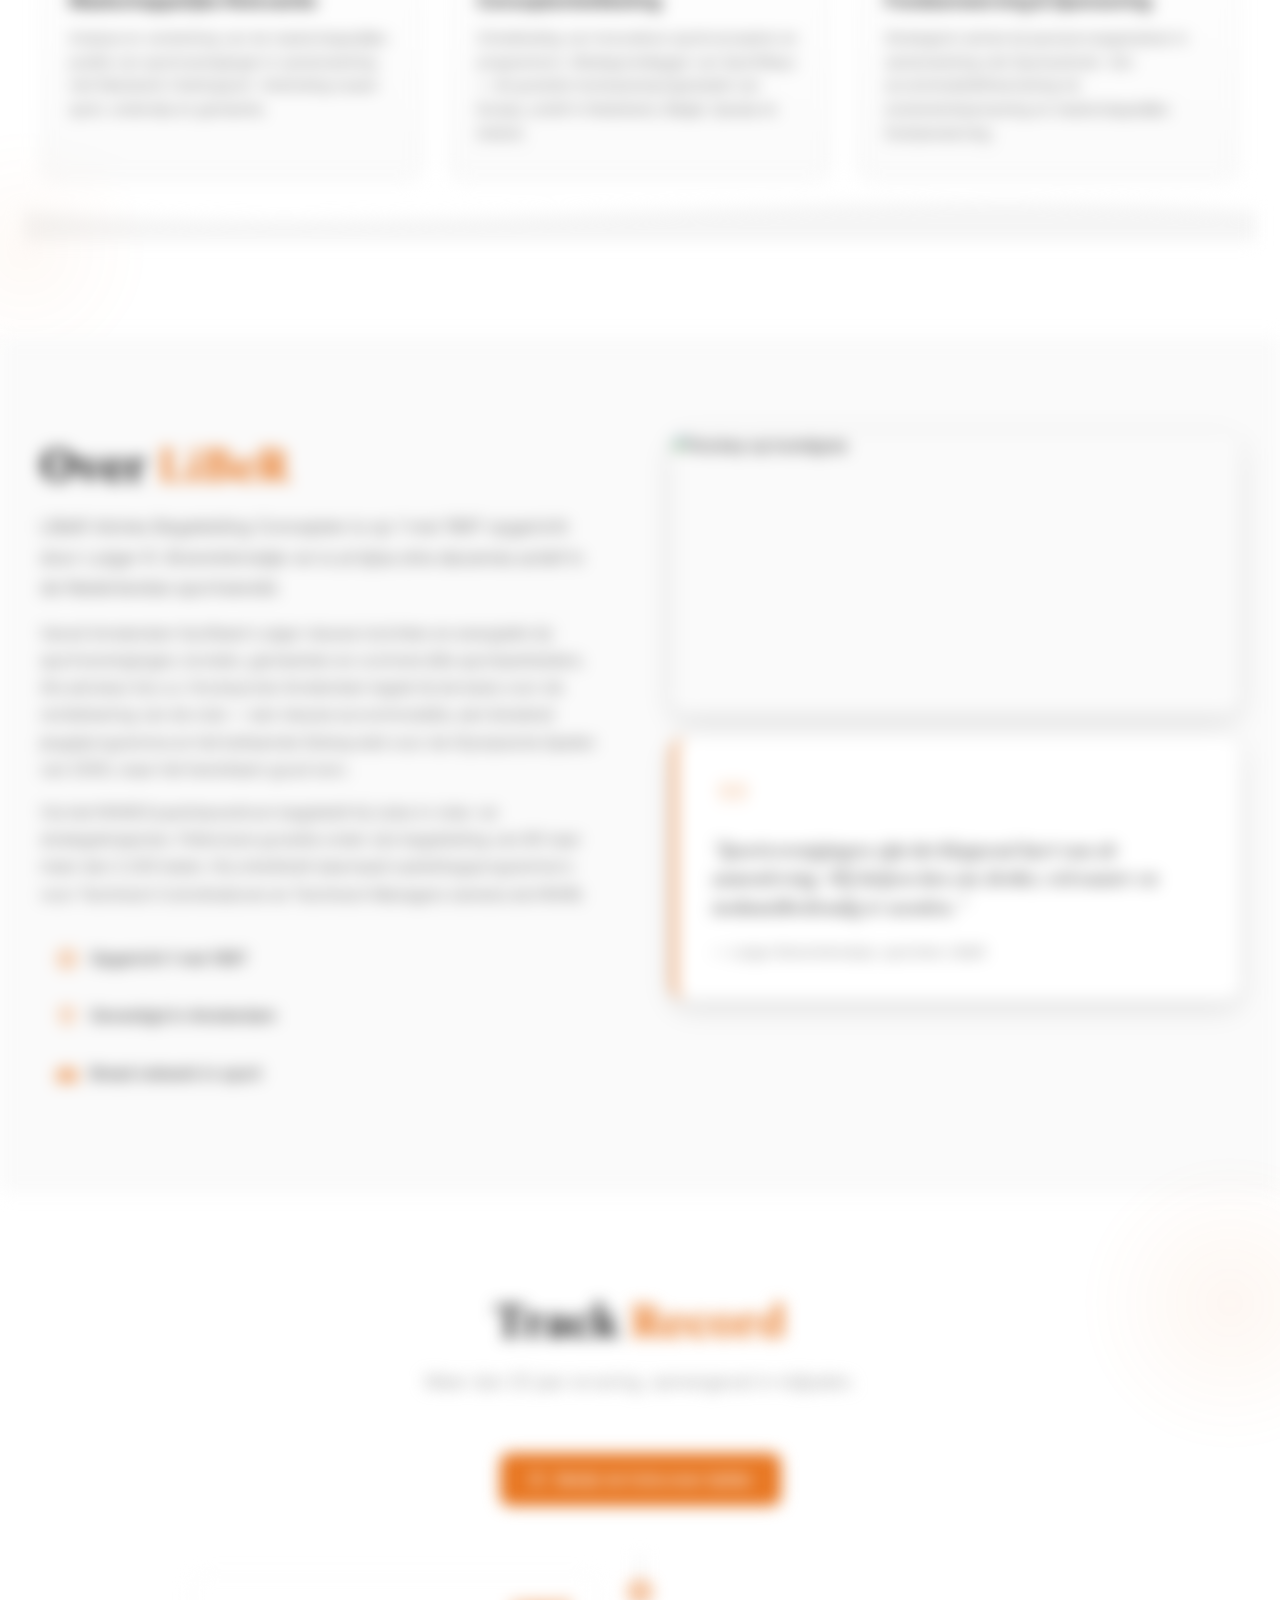
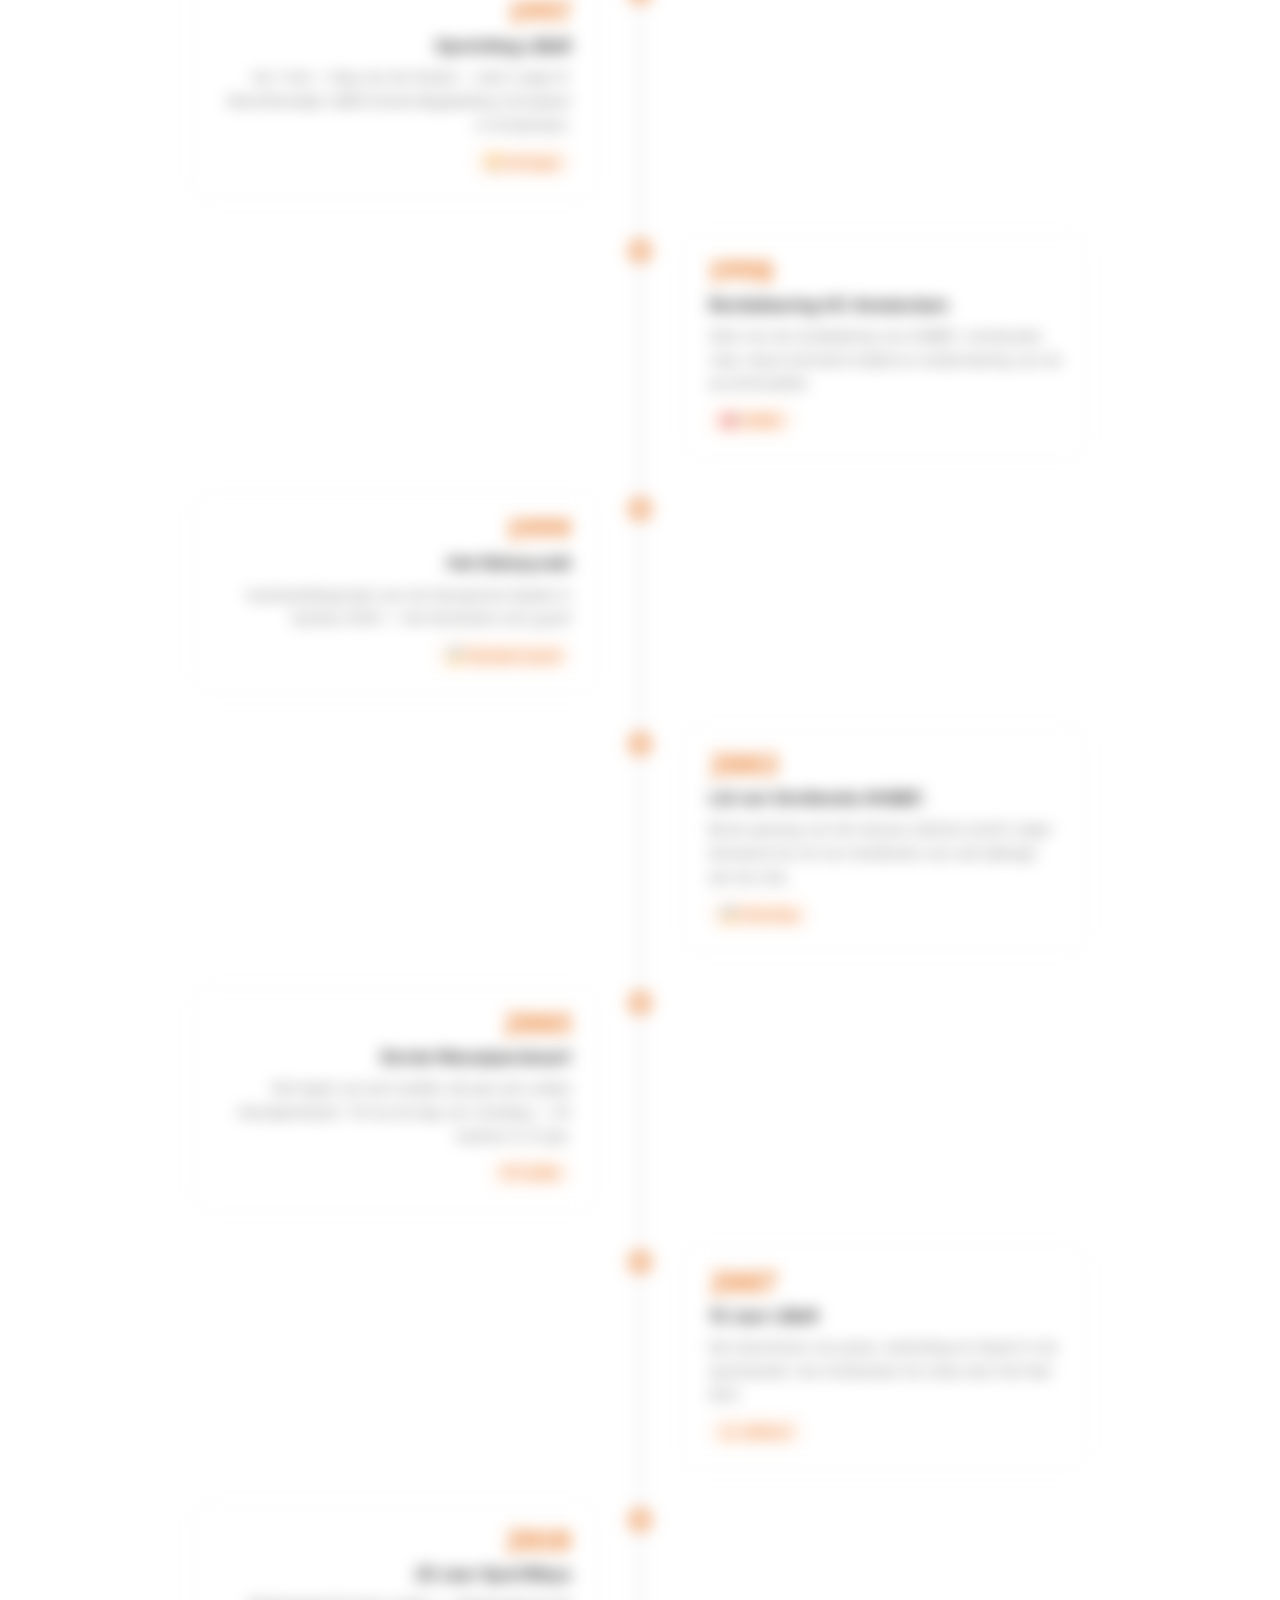
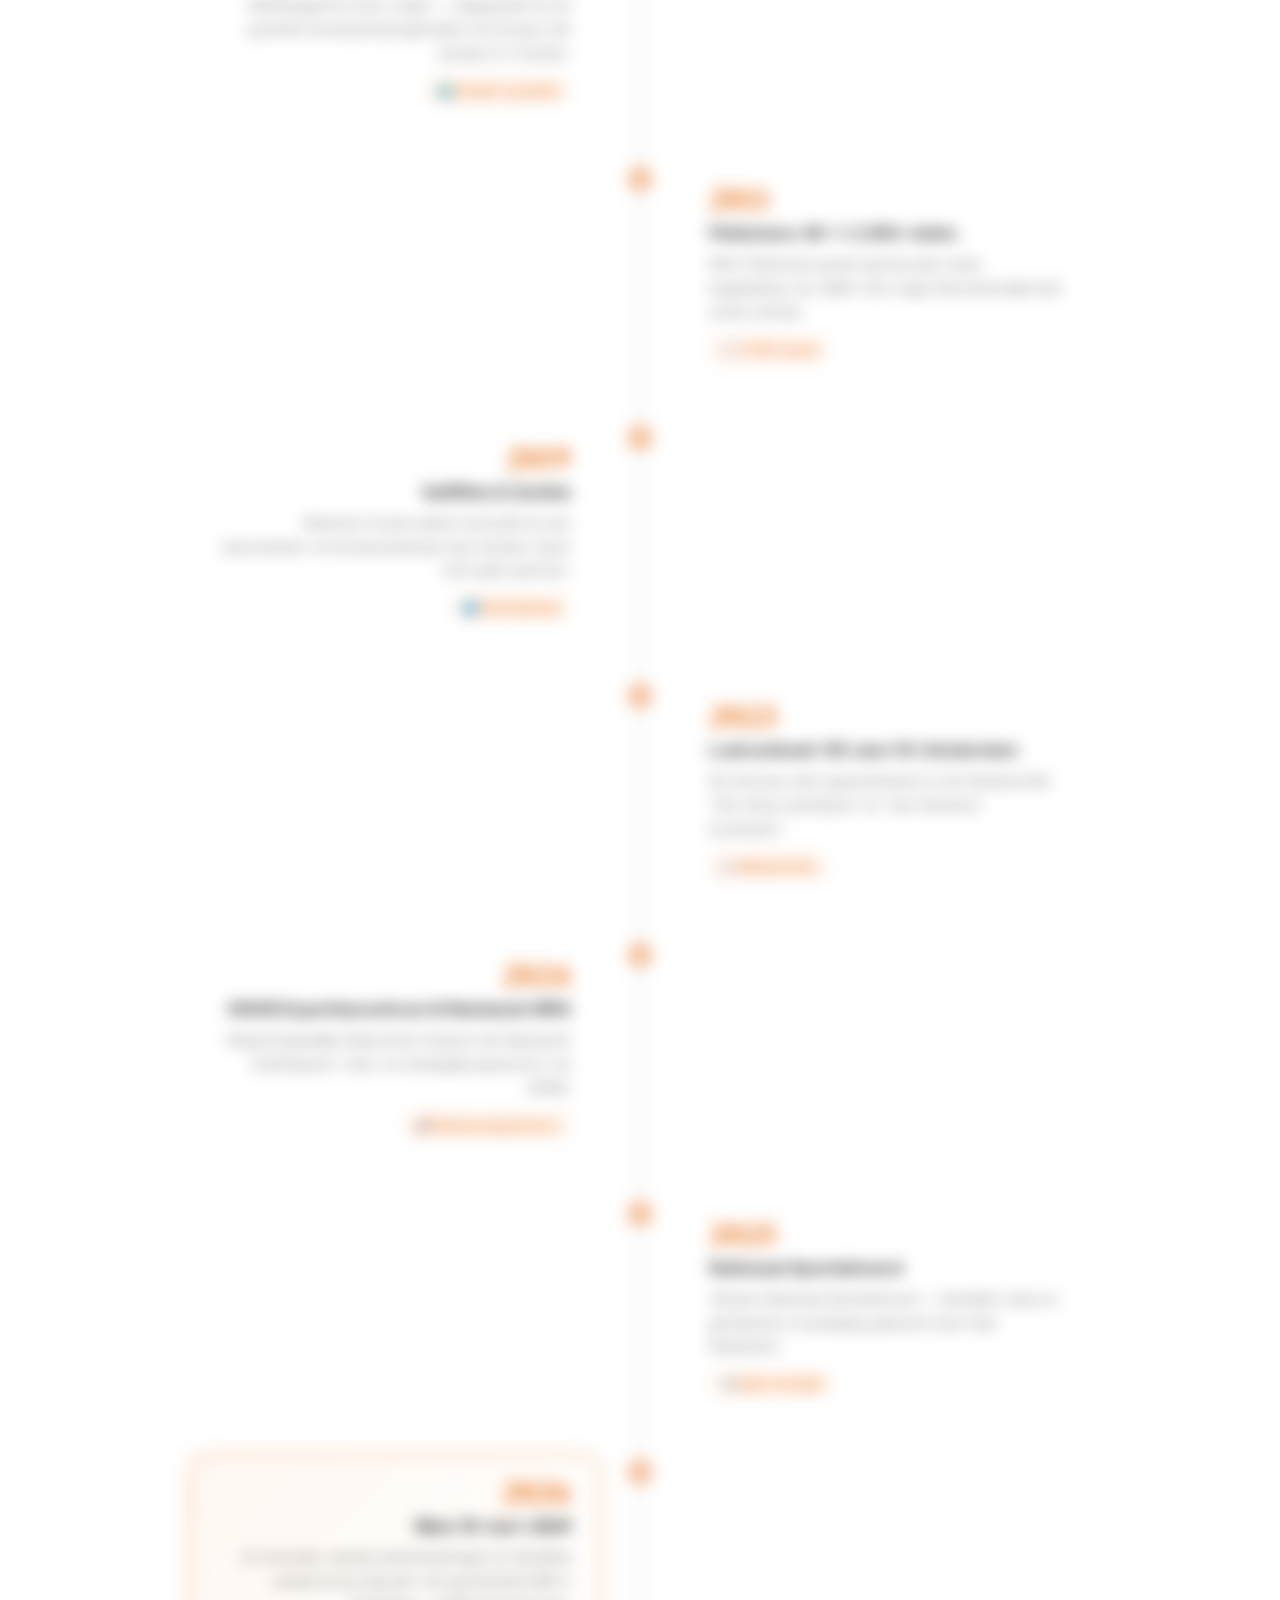
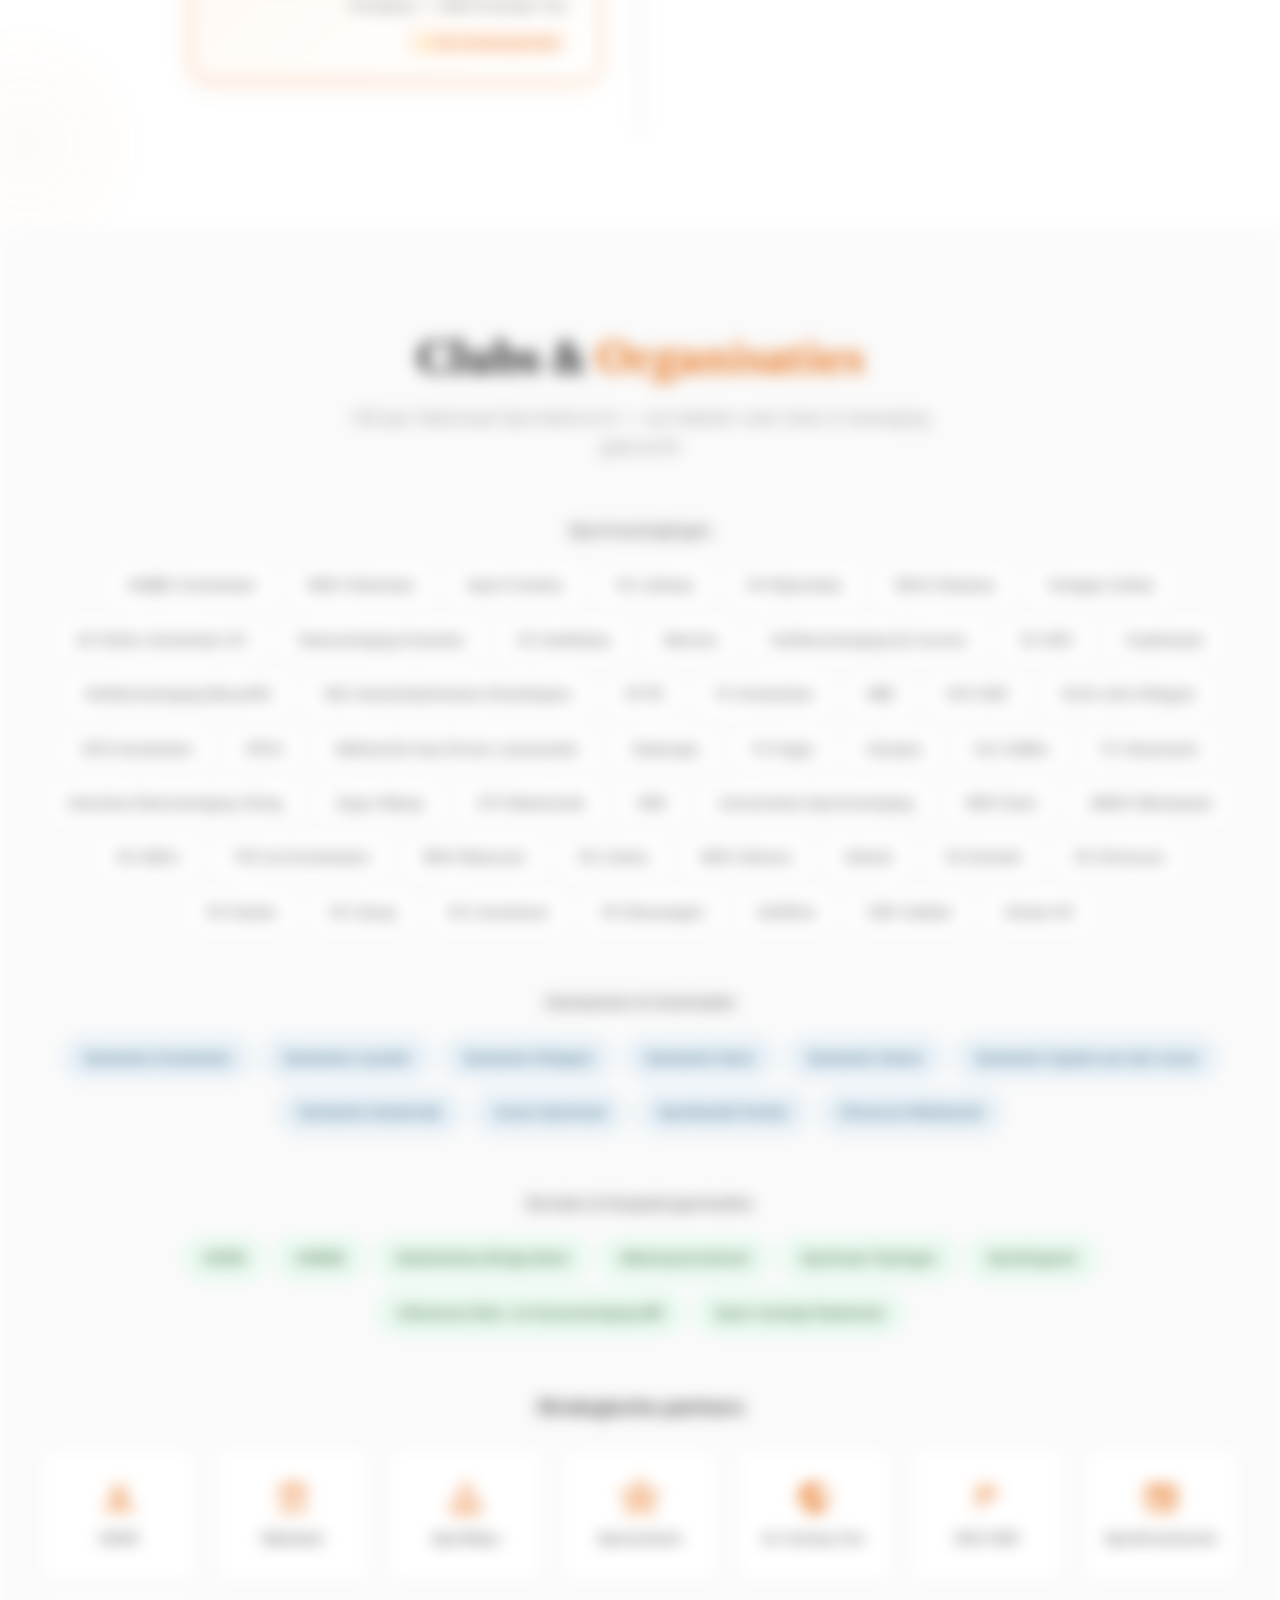
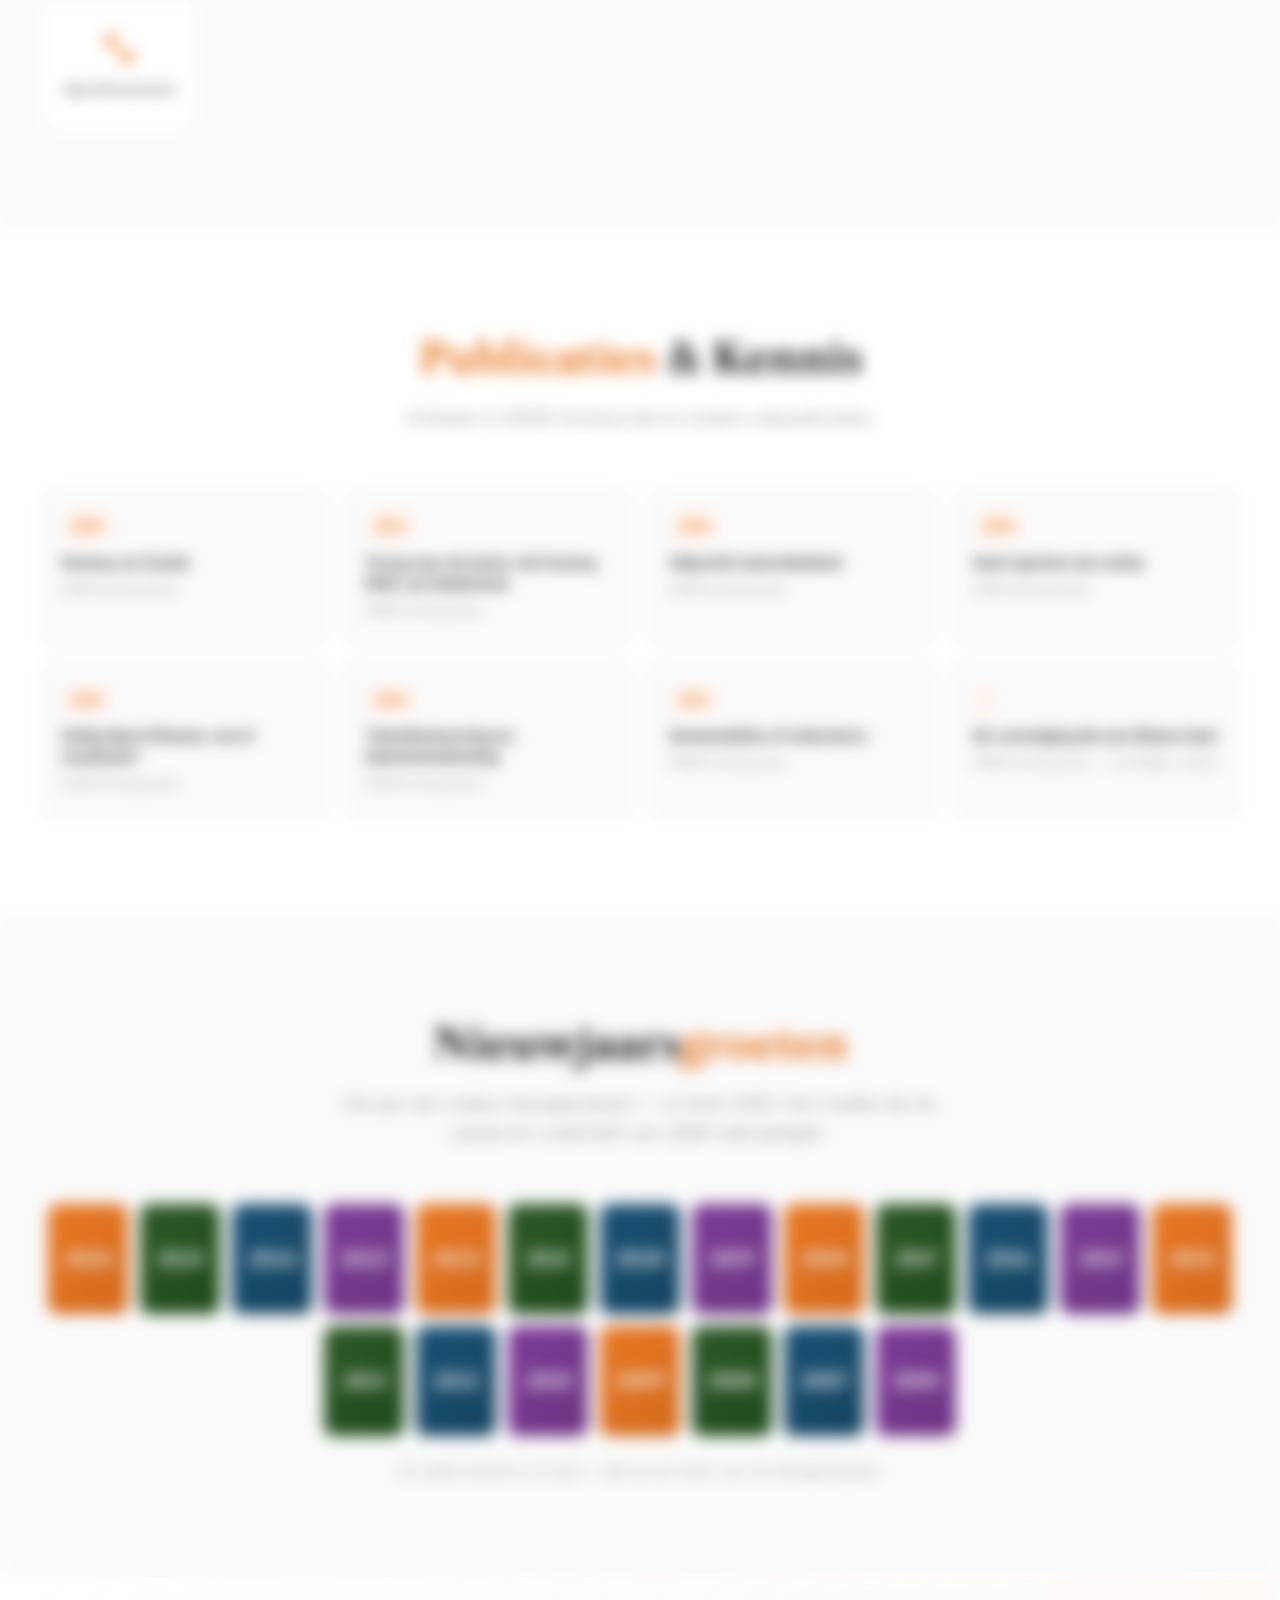
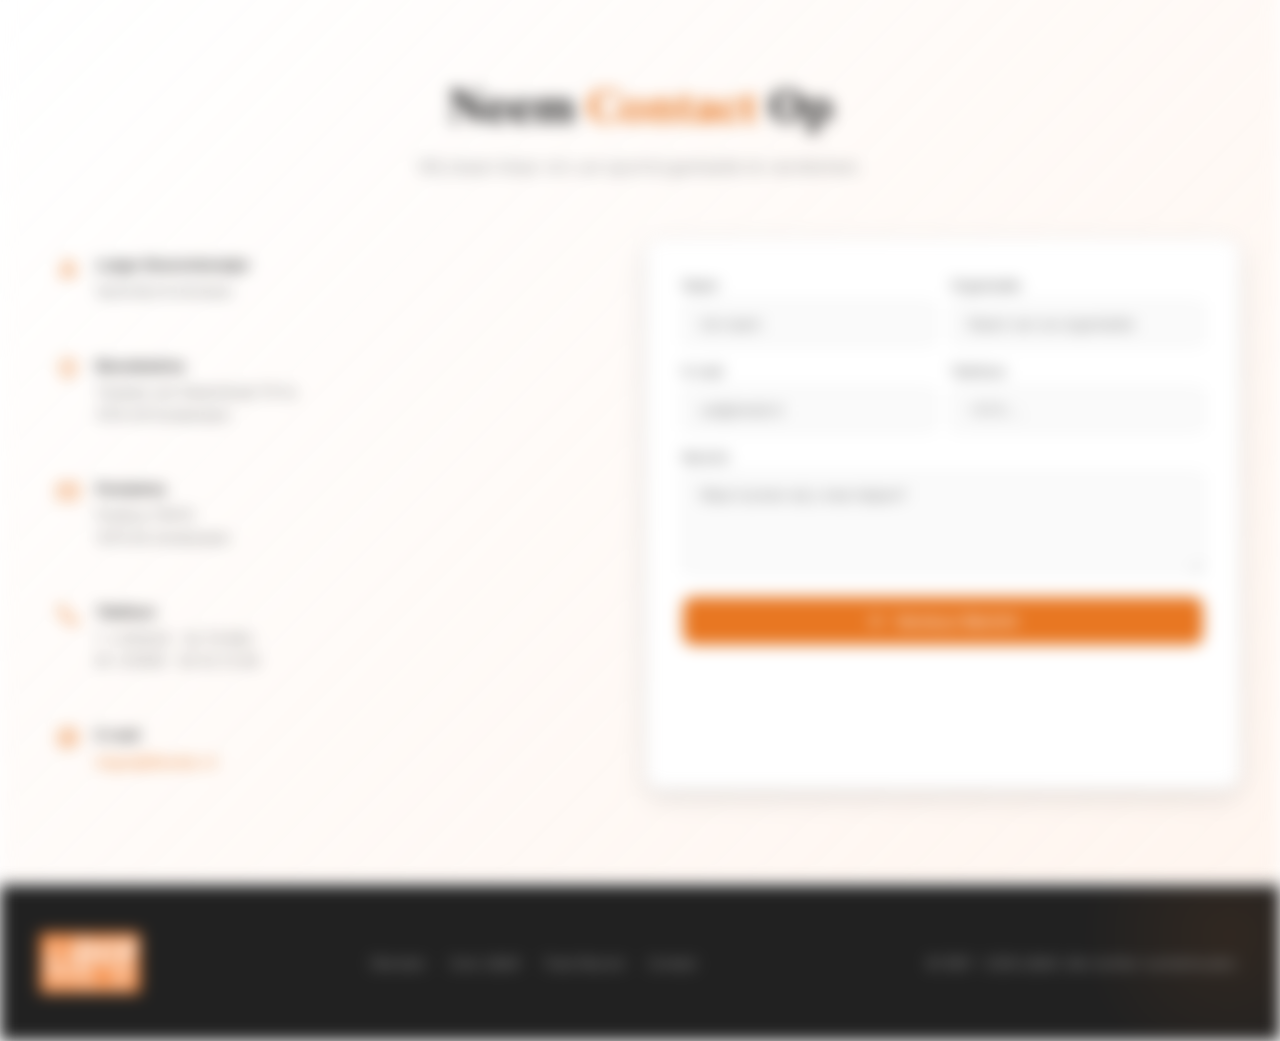
==== commit 131ea484: "Fix hero logo width to match tagline text width Uses JavaScript to dynamically set the LiBeR.png log" ====
--- a/index.html
+++ b/index.html
@@ -119,14 +119,12 @@
       <div class="hero-shape hero-shape-5"></div>
     </div>
     <div class="hero-content fade-in">
-      <div style="display:inline-flex;flex-direction:column;align-items:center;">
-        <img src="img/LiBeR.png" alt="LiBeR" style="width:100%;margin-bottom:1rem;">
-        <p class="hero-tagline" style="margin:0;">
+      <img src="img/LiBeR.png" alt="LiBeR" id="hero-logo" style="margin-bottom:1rem;">
+      <p class="hero-tagline" id="hero-tagline">
           <span class="hero-tagline-line"></span>
           Advies · Begeleiding · Concepten
           <span class="hero-tagline-line"></span>
         </p>
-      </div>
       <h1 class="hero-title-animated">
         <span class="hero-title-line"><span class="hero-title-word">Maakt</span> <span class="hero-title-word">sport</span></span>
         <span class="hero-title-line"><span class="hero-title-word accent-word">sterker</span></span>
@@ -969,6 +967,22 @@
     });
   </script>
 
+  <!-- Match hero logo width to tagline -->
+  <script>
+    (function() {
+      var logo = document.getElementById('hero-logo');
+      var tagline = document.getElementById('hero-tagline');
+      function matchWidth() {
+        if (logo && tagline) {
+          logo.style.width = tagline.offsetWidth + 'px';
+        }
+      }
+      matchWidth();
+      window.addEventListener('resize', matchWidth);
+      window.addEventListener('load', matchWidth);
+    })();
+  </script>
+
   <!-- Wachtwoordbeveiliging script -->
   <script>
     (function() {
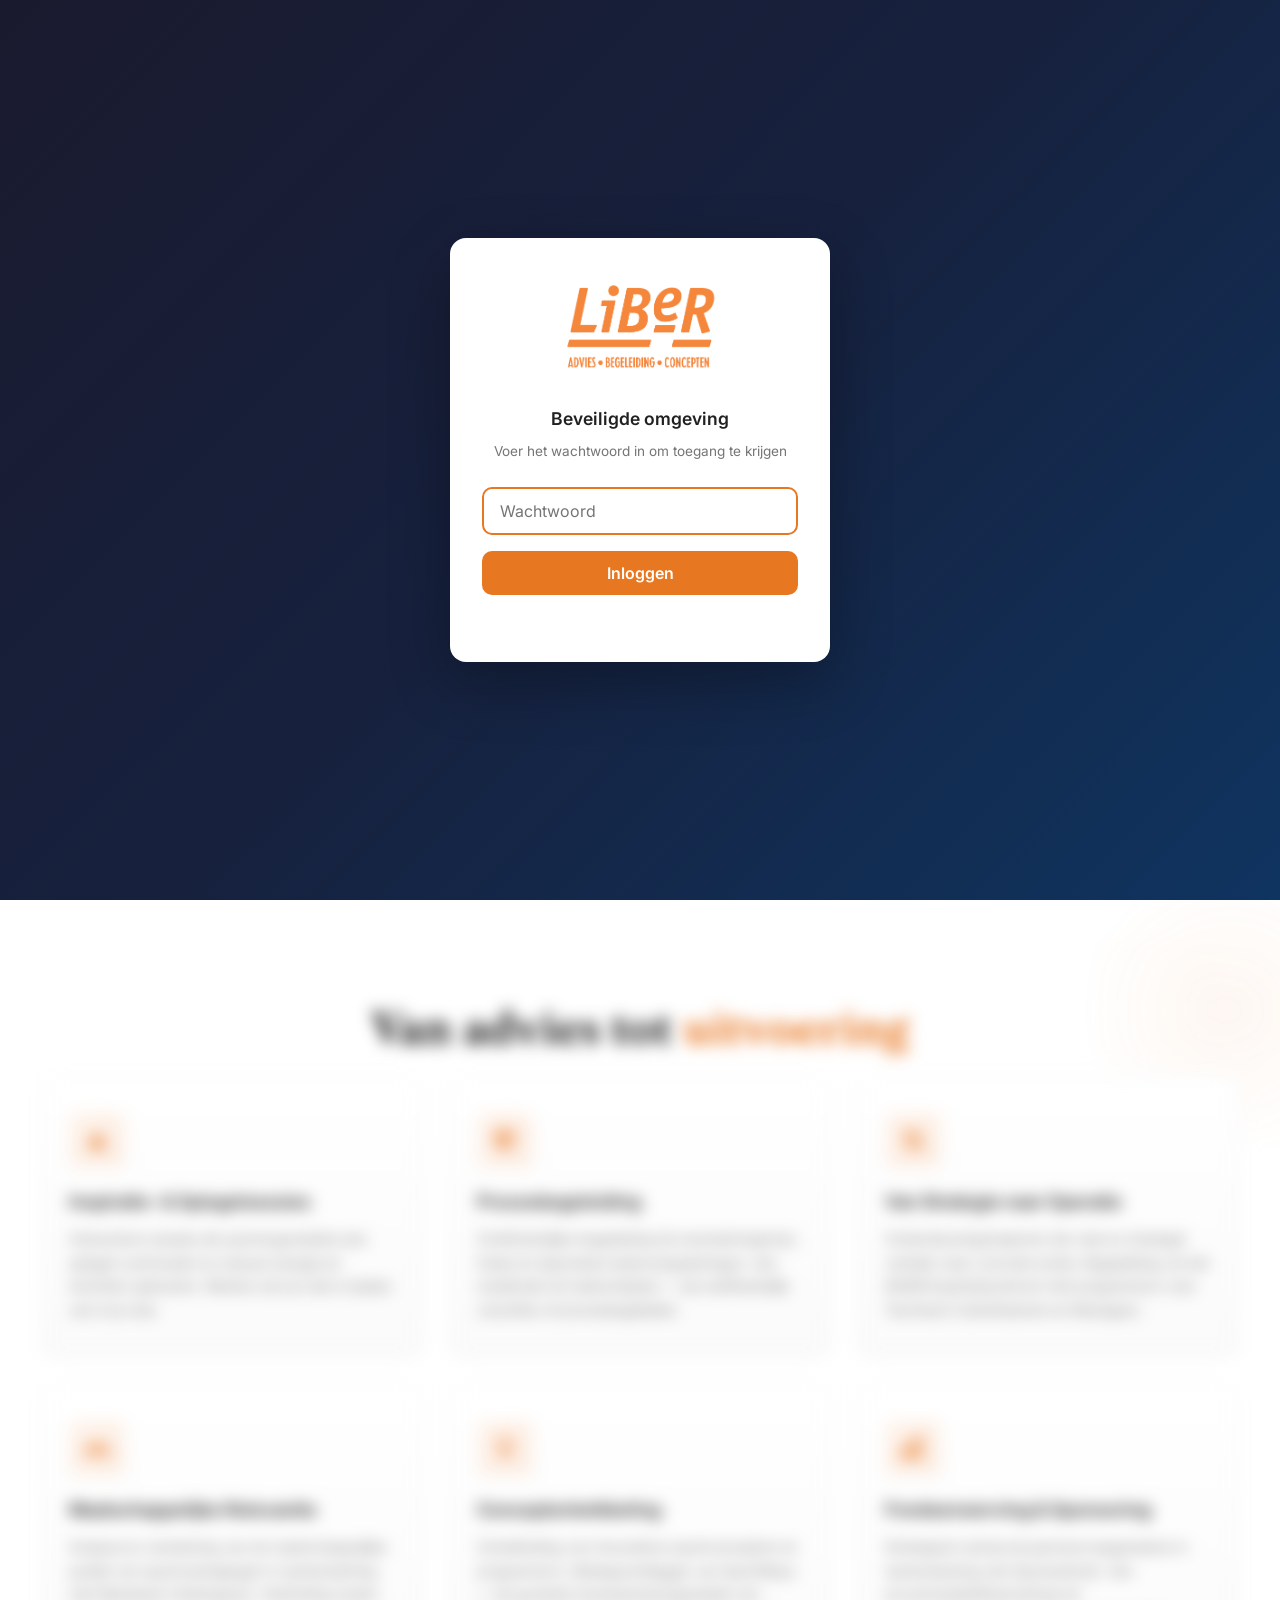
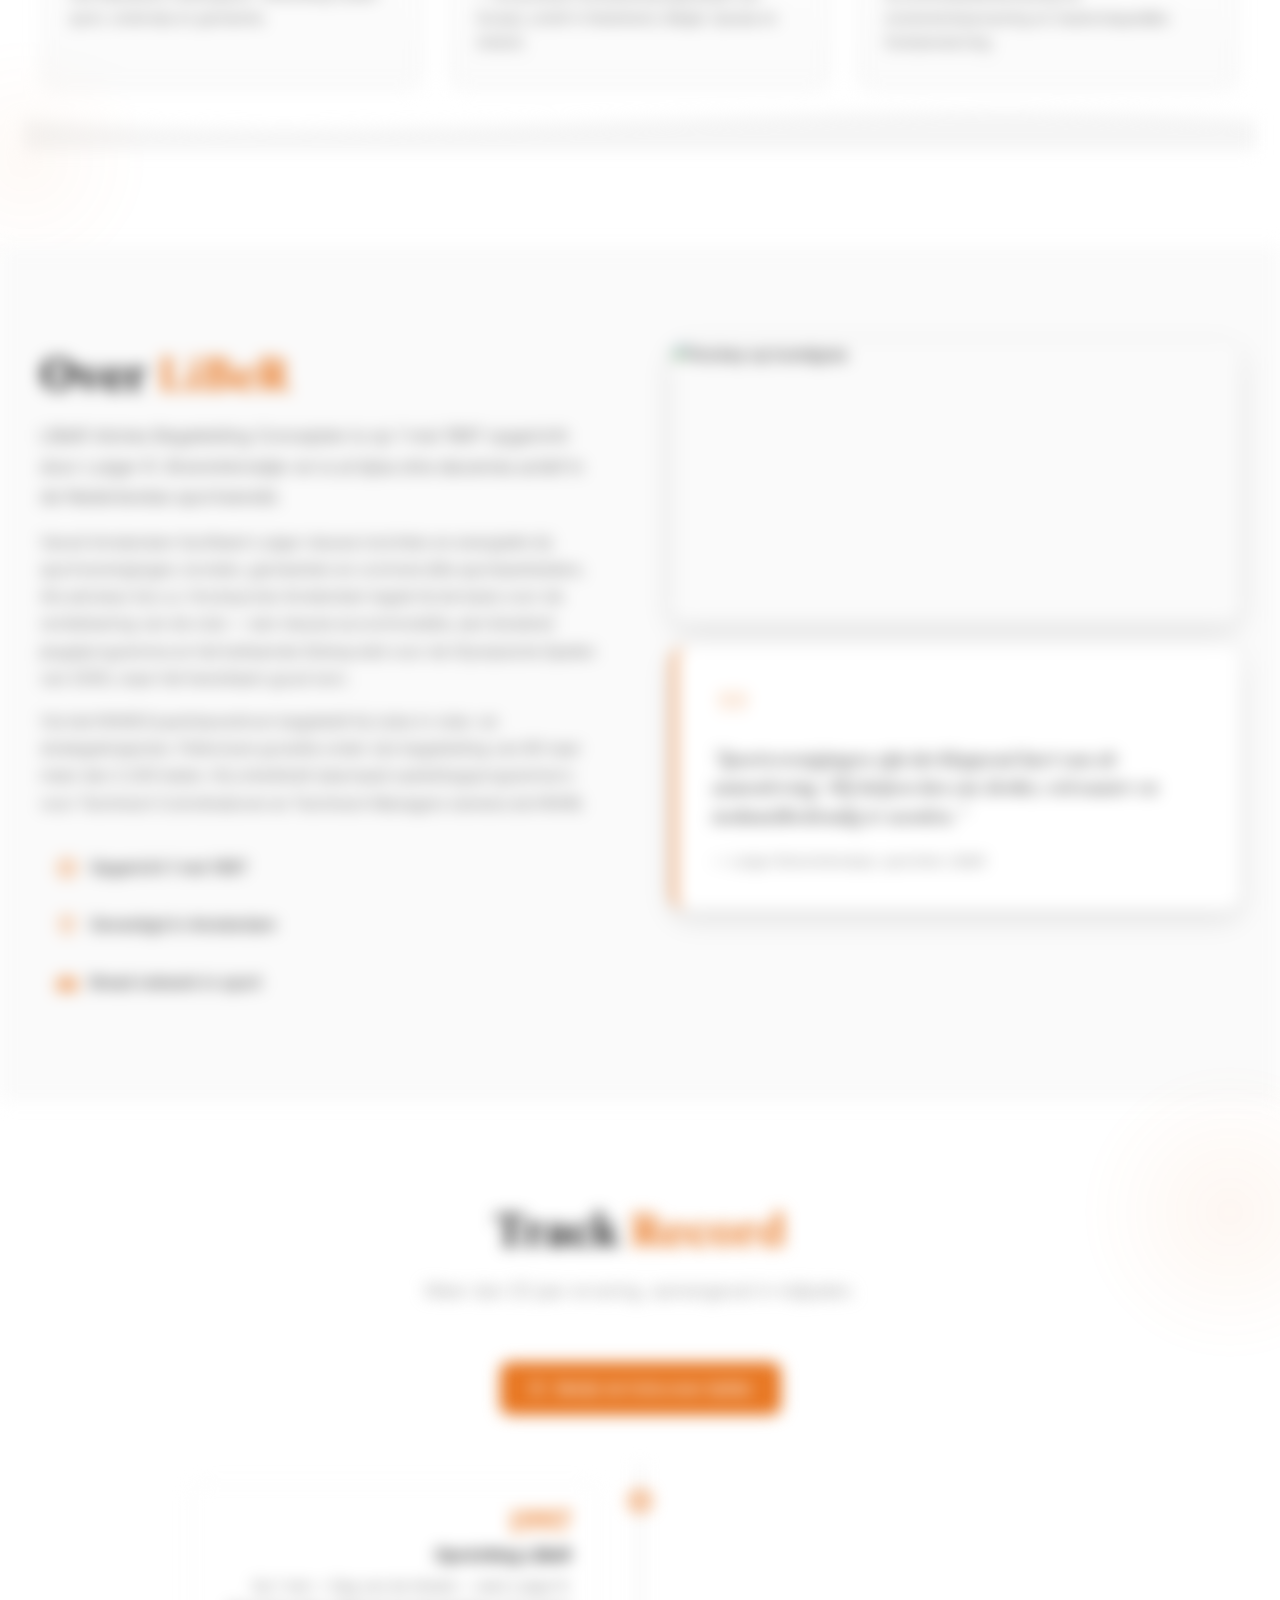
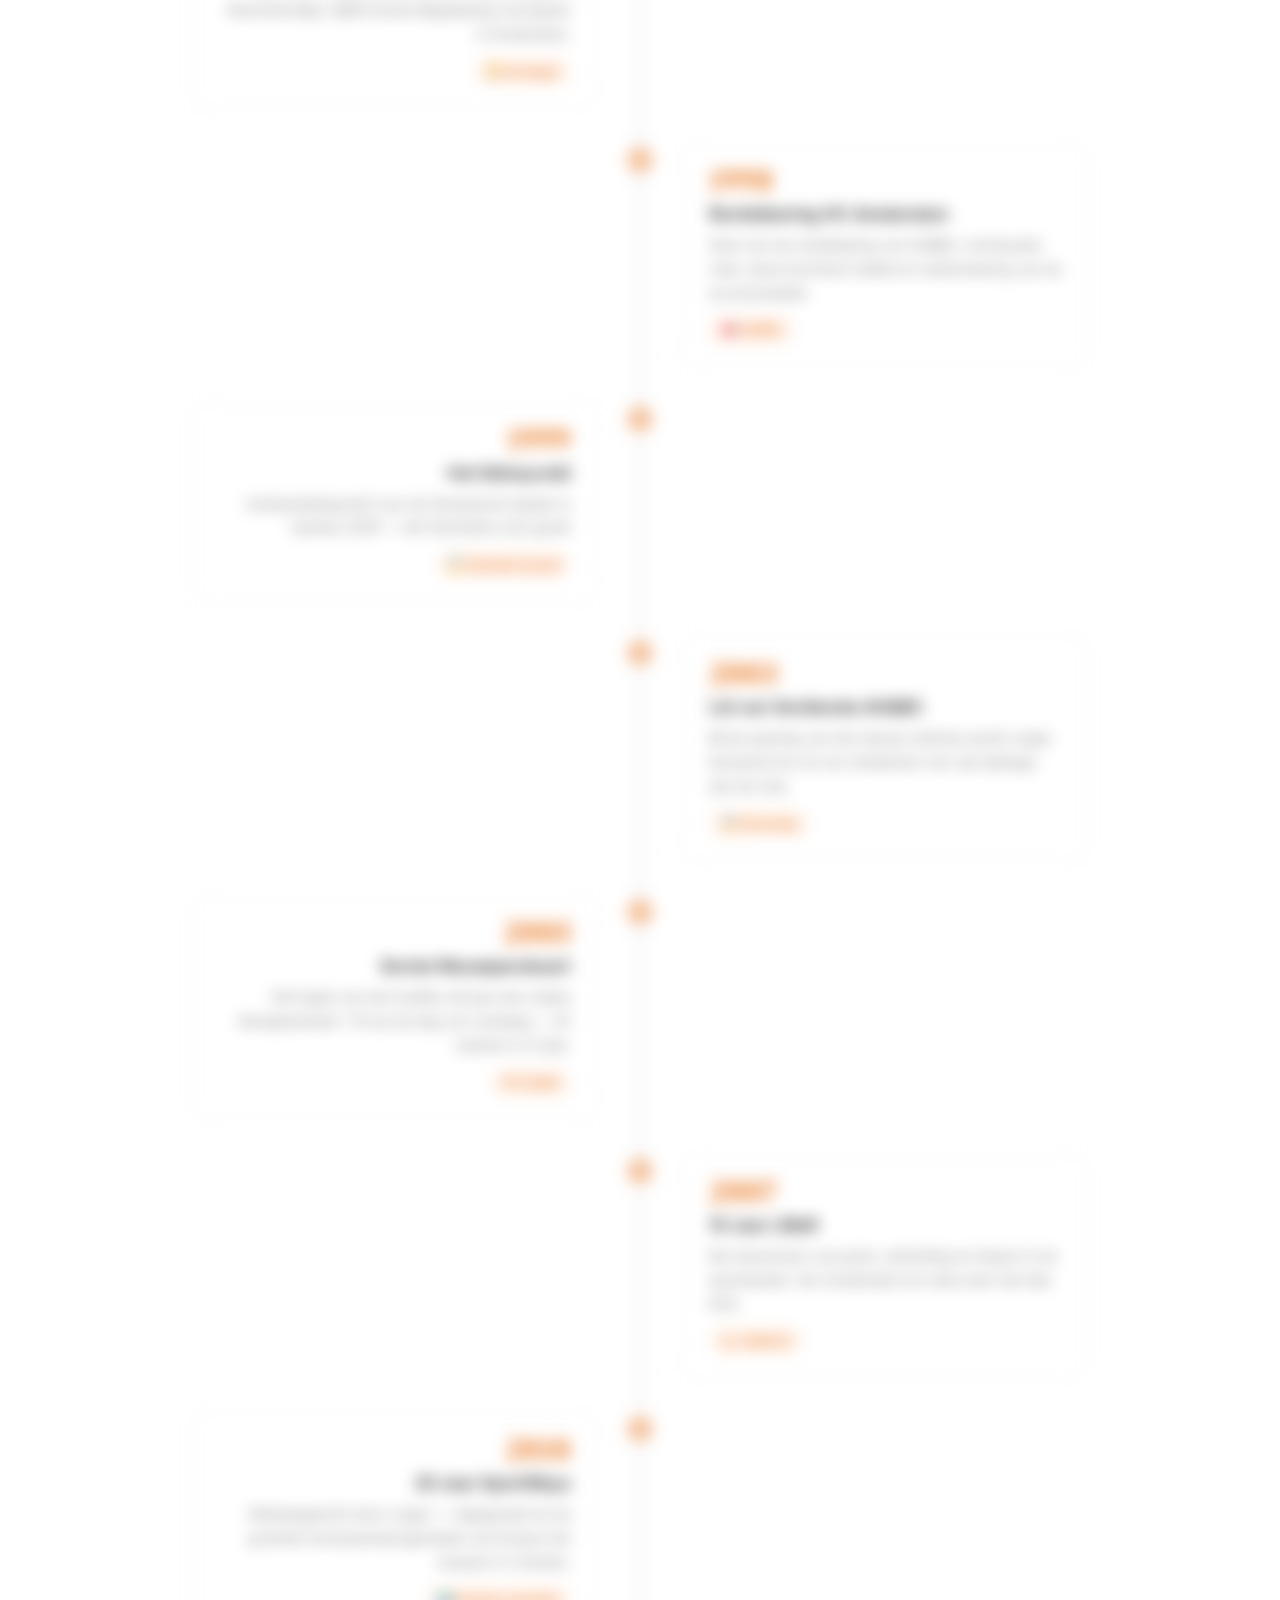
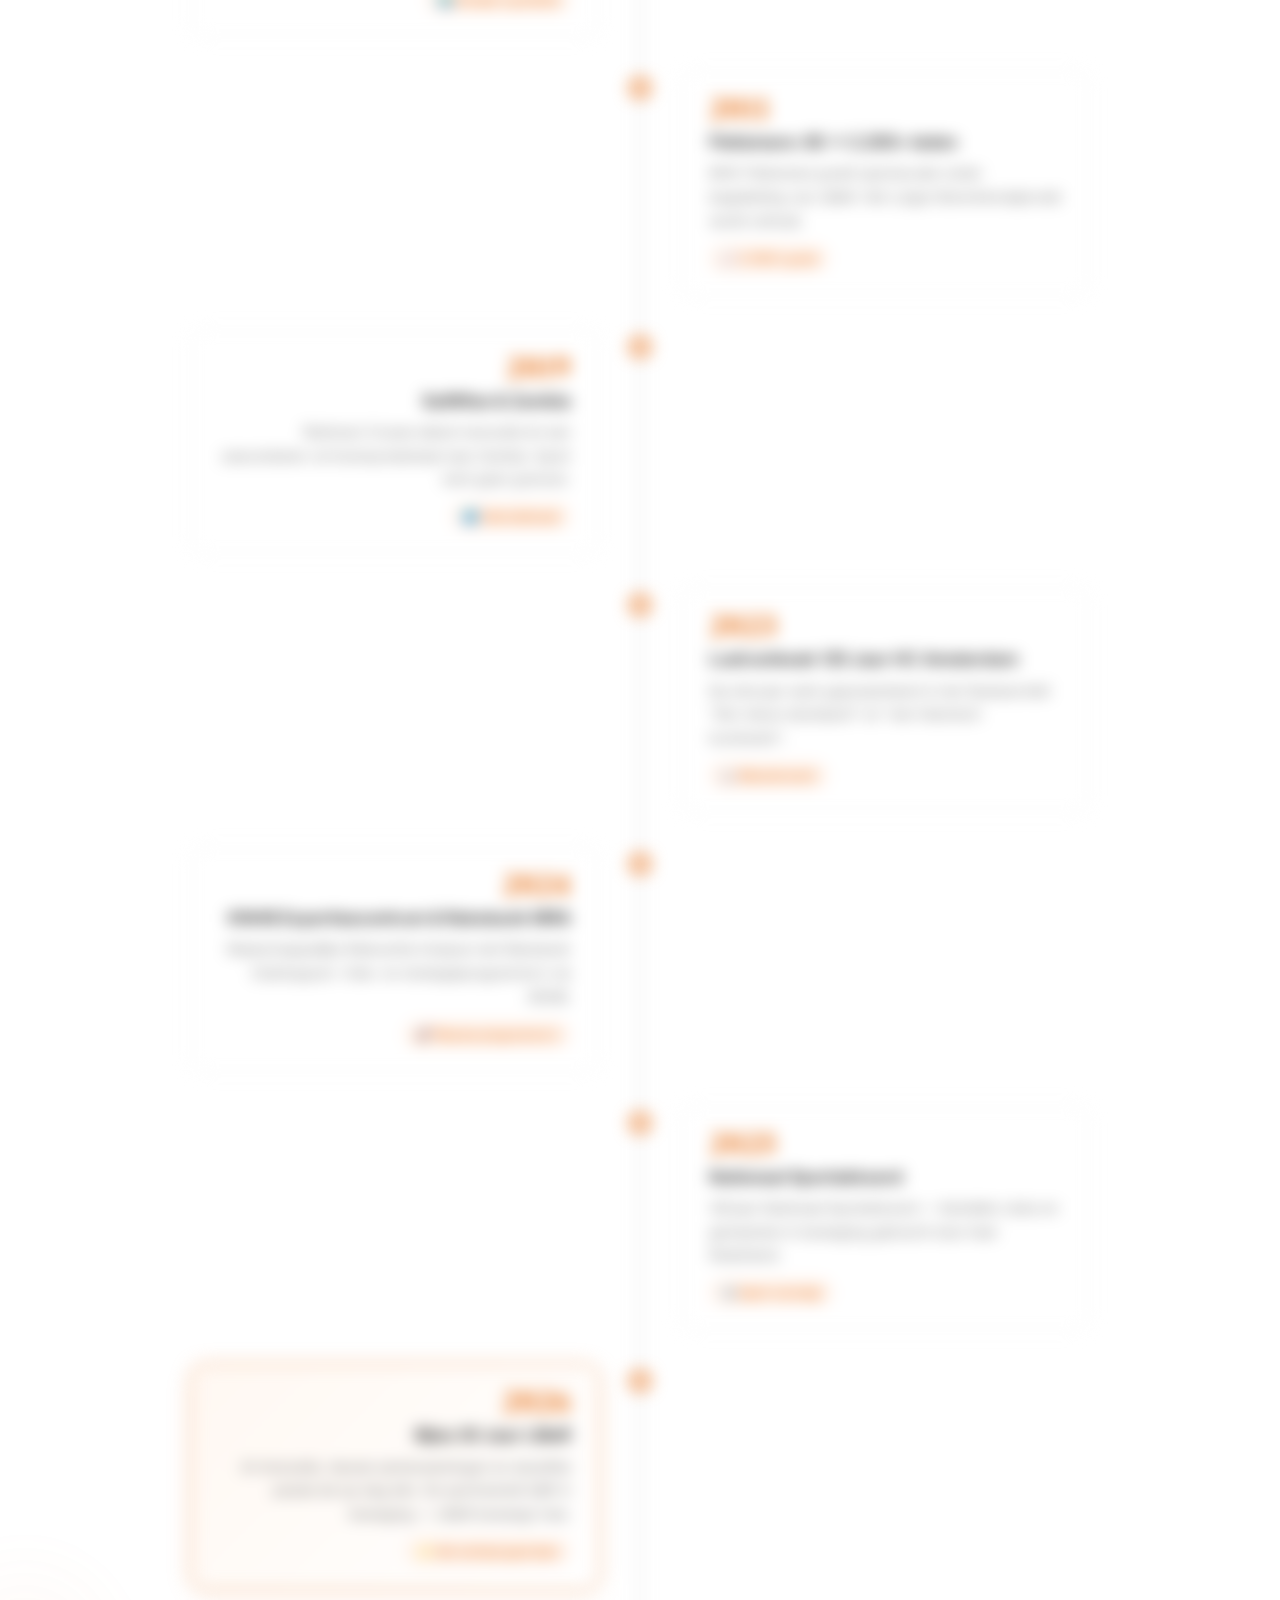
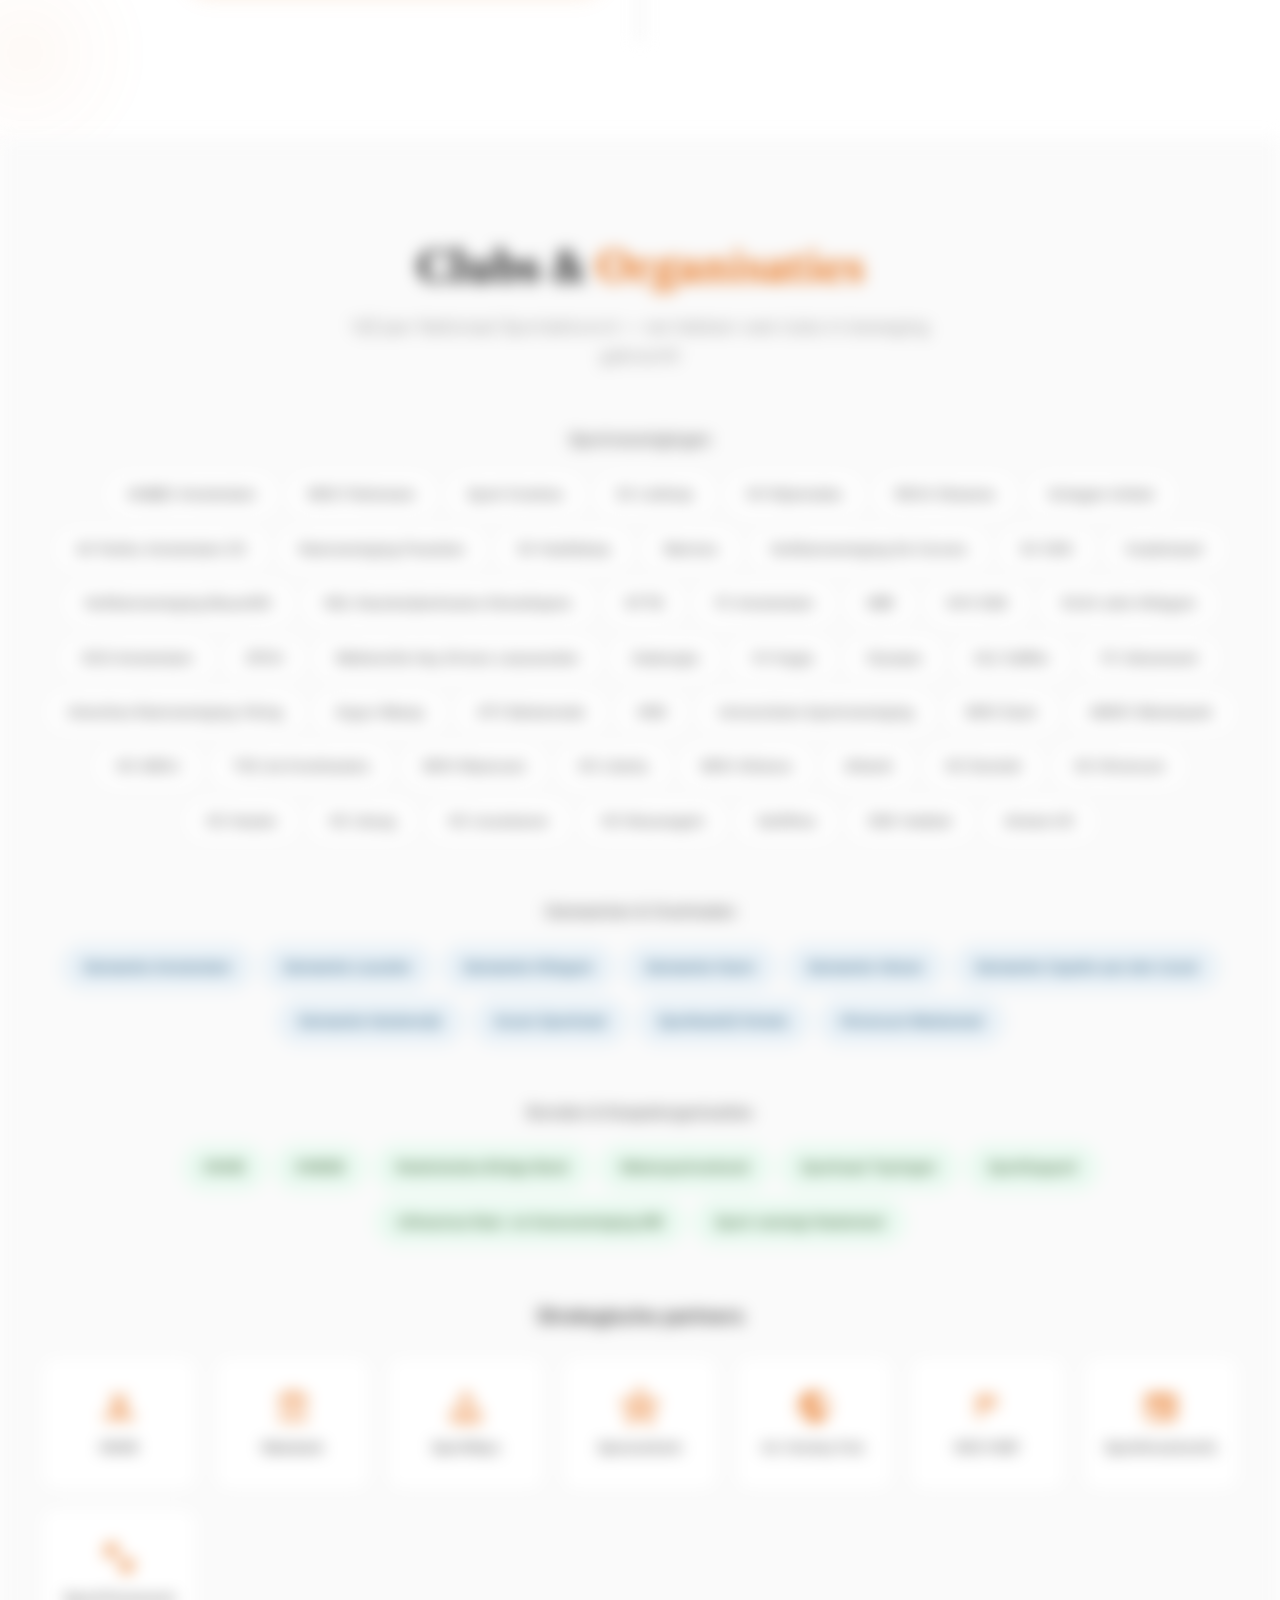
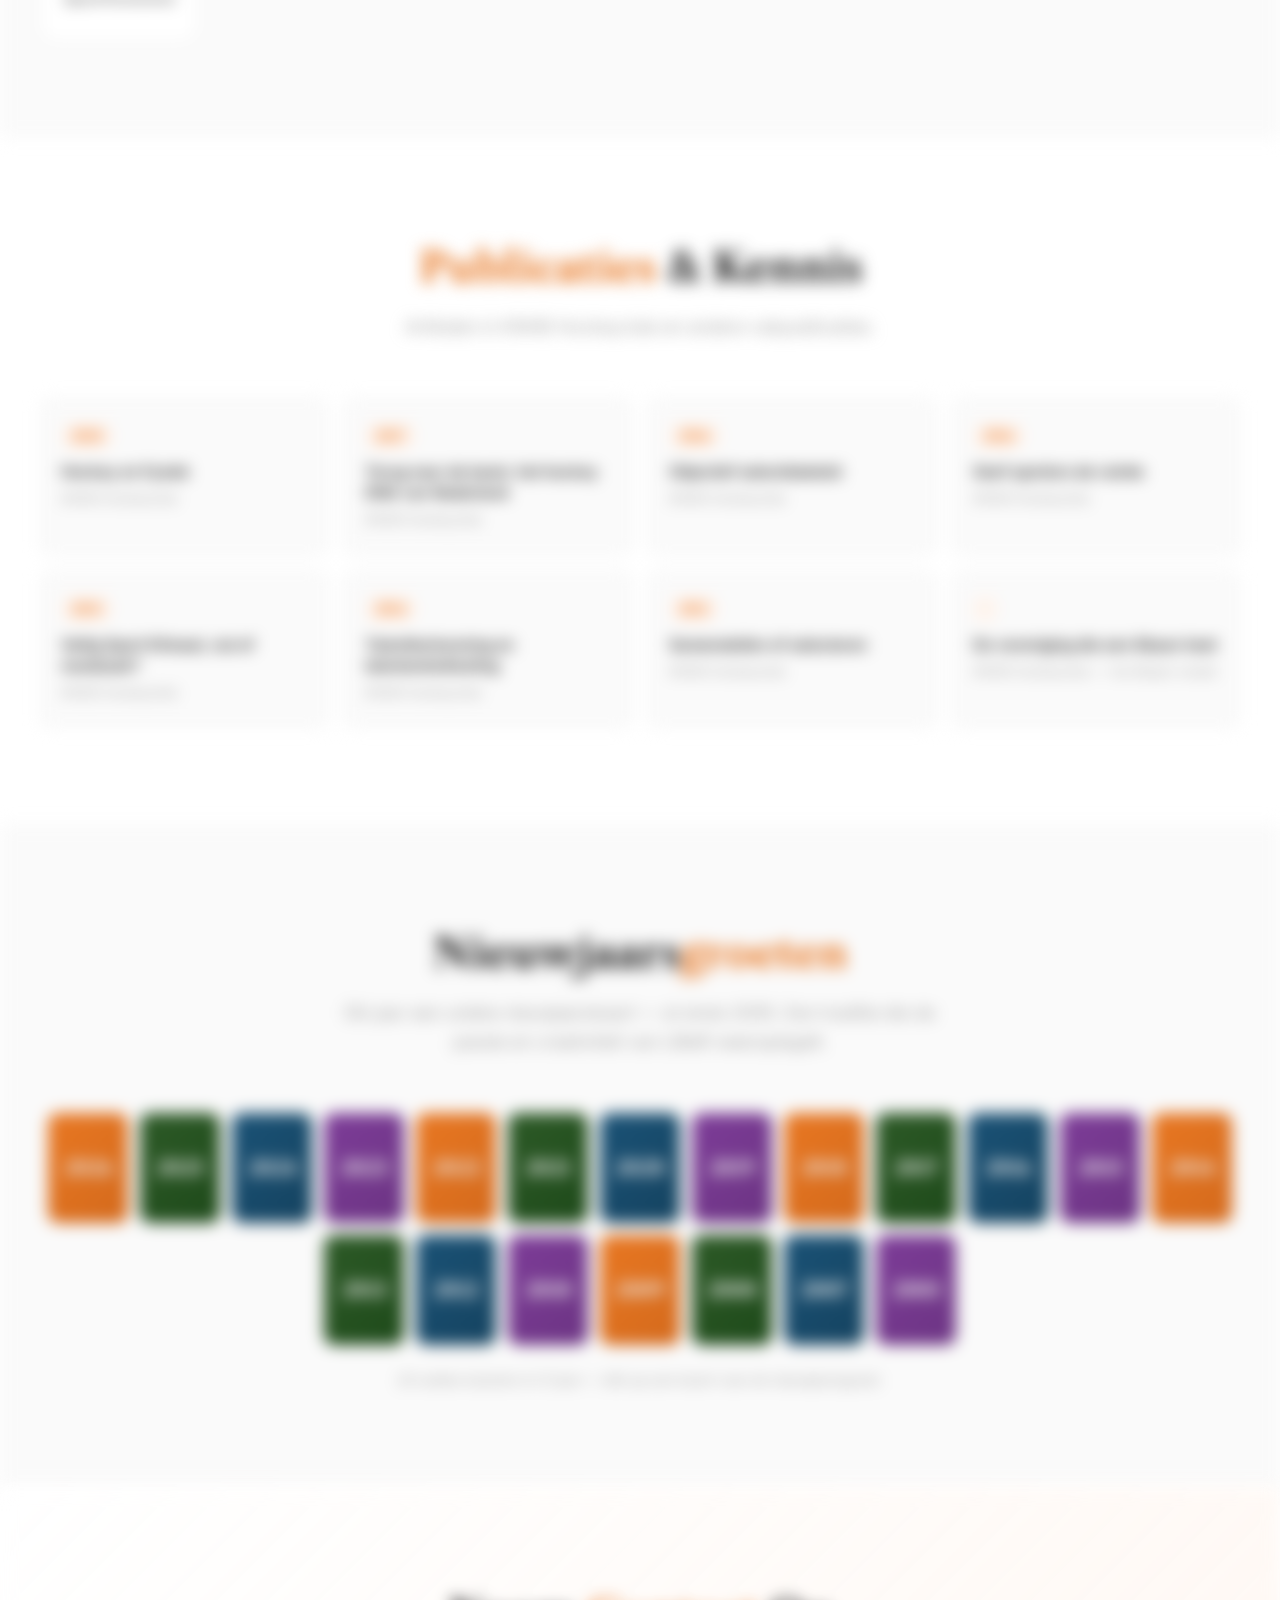
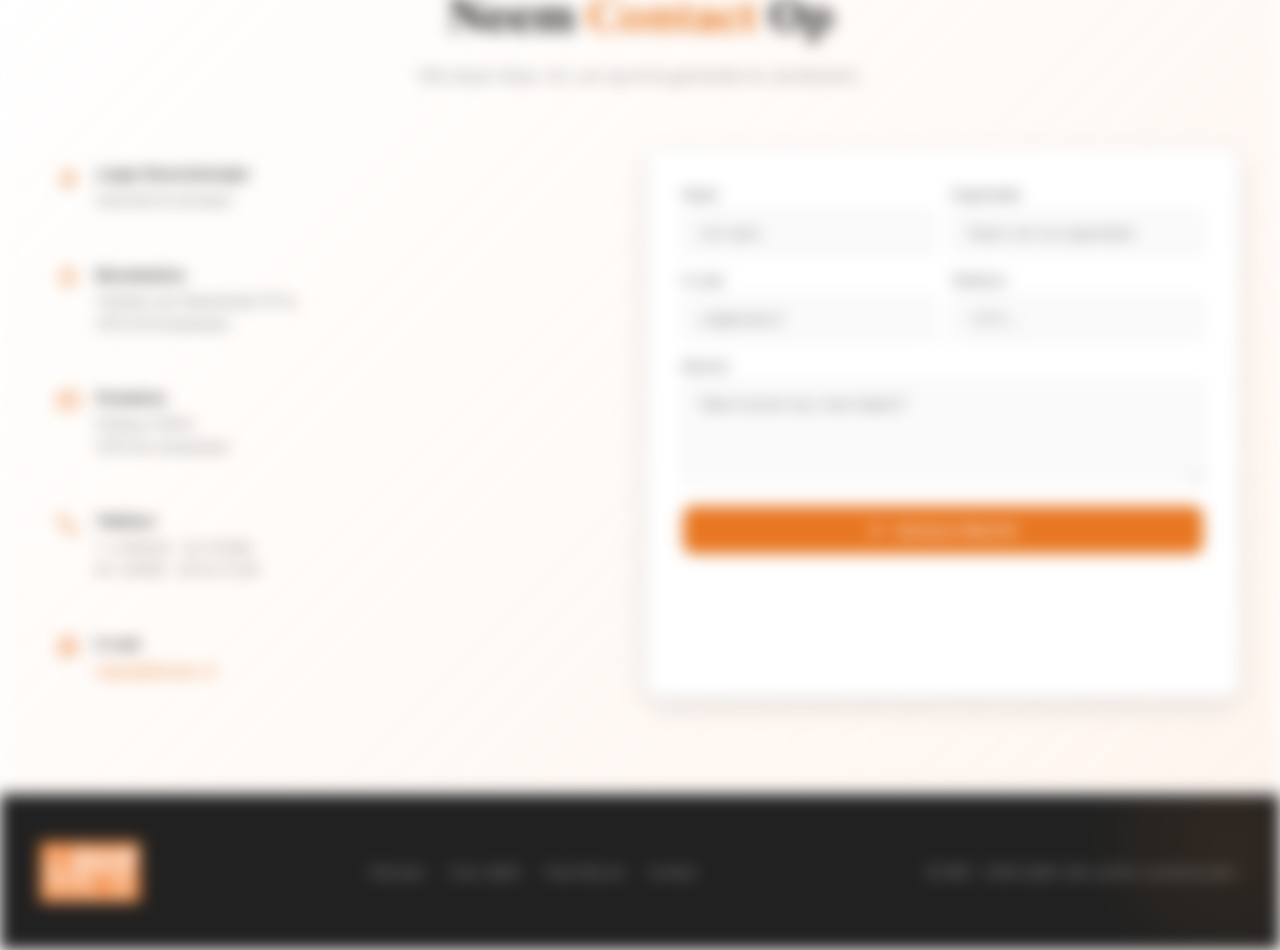
==== commit b1b2d8e2: "Fix hero logo width to actually match tagline + put title on one line - Add width:fit-content to tag" ====
--- a/index.html
+++ b/index.html
@@ -120,14 +120,13 @@
     </div>
     <div class="hero-content fade-in">
       <img src="img/LiBeR.png" alt="LiBeR" id="hero-logo" style="margin-bottom:1rem;">
-      <p class="hero-tagline" id="hero-tagline">
+      <p class="hero-tagline" id="hero-tagline" style="width:fit-content;margin-left:auto;margin-right:auto;">
           <span class="hero-tagline-line"></span>
           Advies · Begeleiding · Concepten
           <span class="hero-tagline-line"></span>
         </p>
       <h1 class="hero-title-animated">
-        <span class="hero-title-line"><span class="hero-title-word">Maakt</span> <span class="hero-title-word">sport</span></span>
-        <span class="hero-title-line"><span class="hero-title-word accent-word">sterker</span></span>
+        <span class="hero-title-line"><span class="hero-title-word">Maakt</span> <span class="hero-title-word">sport</span> <span class="hero-title-word accent-word">sterker</span></span>
       </h1>
       <p class="hero-sub">Sinds 1997 partner van sportverenigingen, bonden en gemeenten in Nederland. Inspiratie- & Spiegelsessies, Procesbegeleiding en Ondersteuningstrajecten van strategie naar operatie.</p>
       <div class="hero-actions">
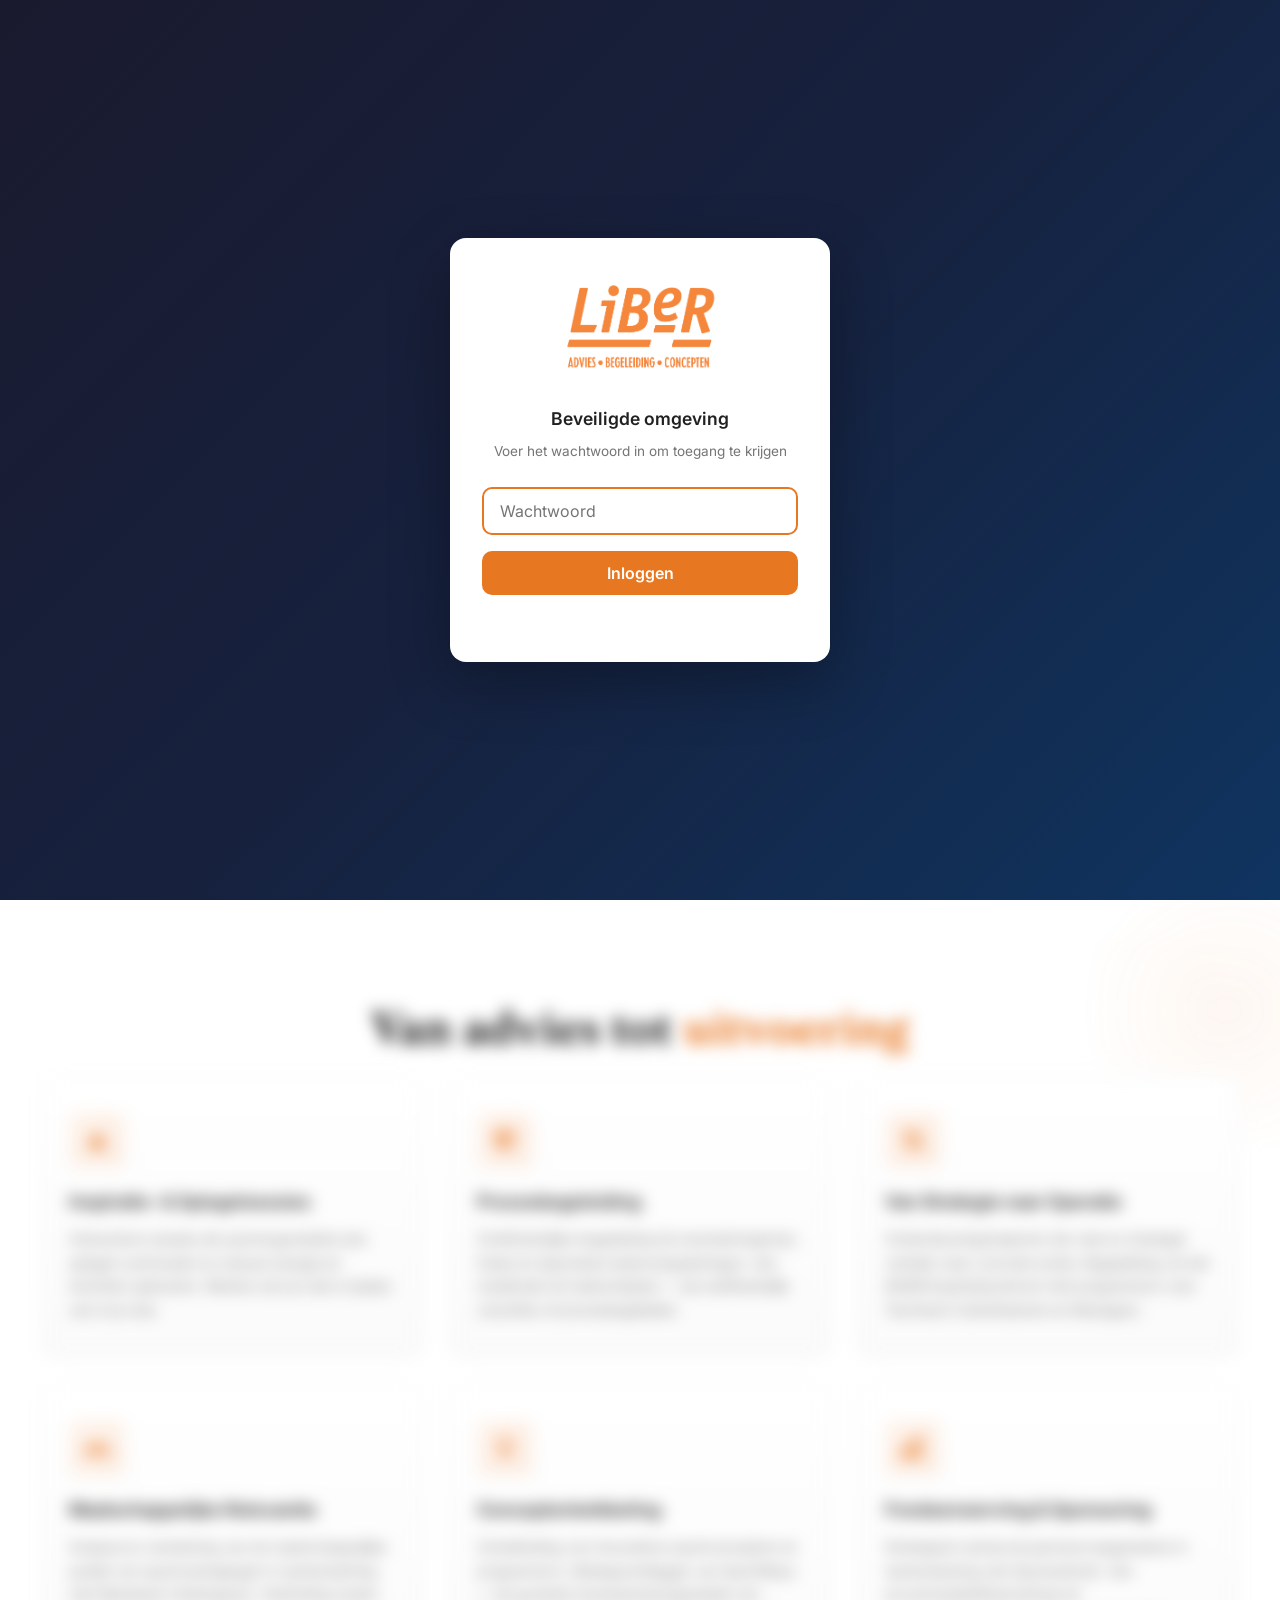
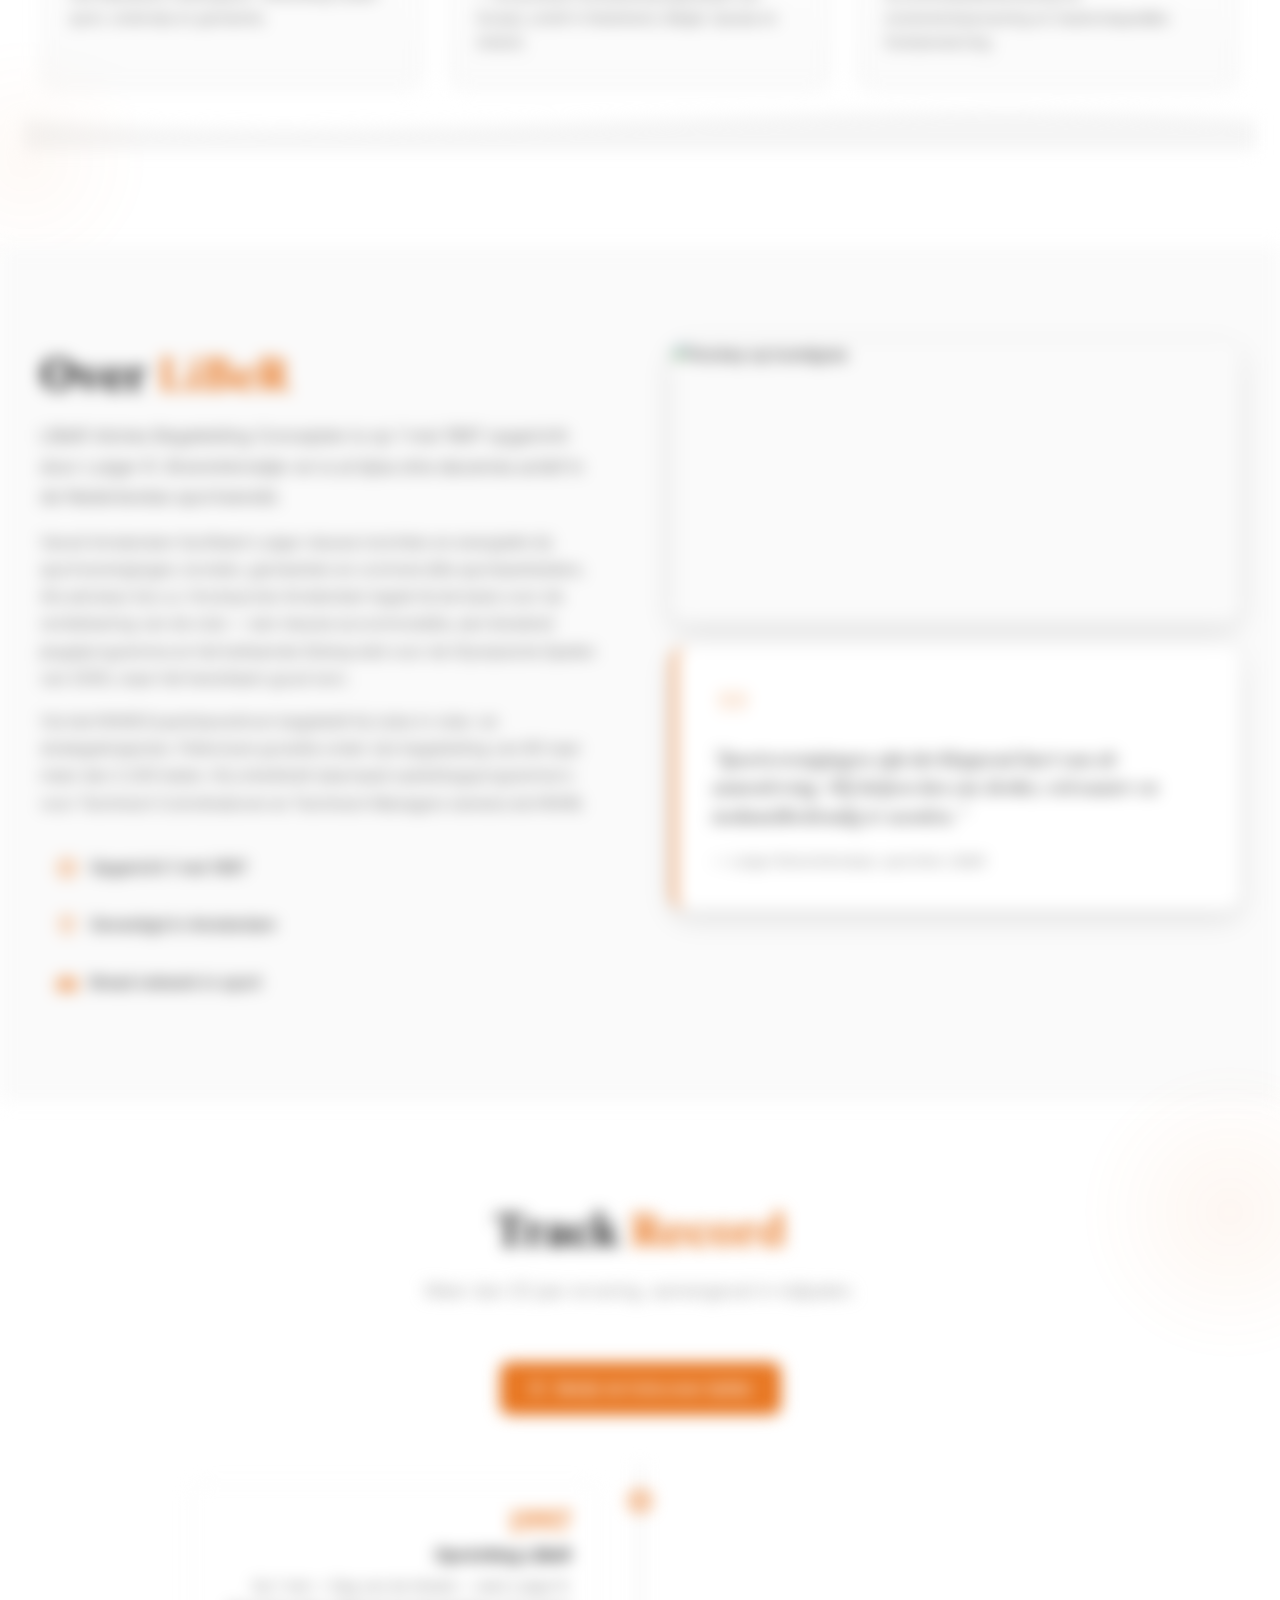
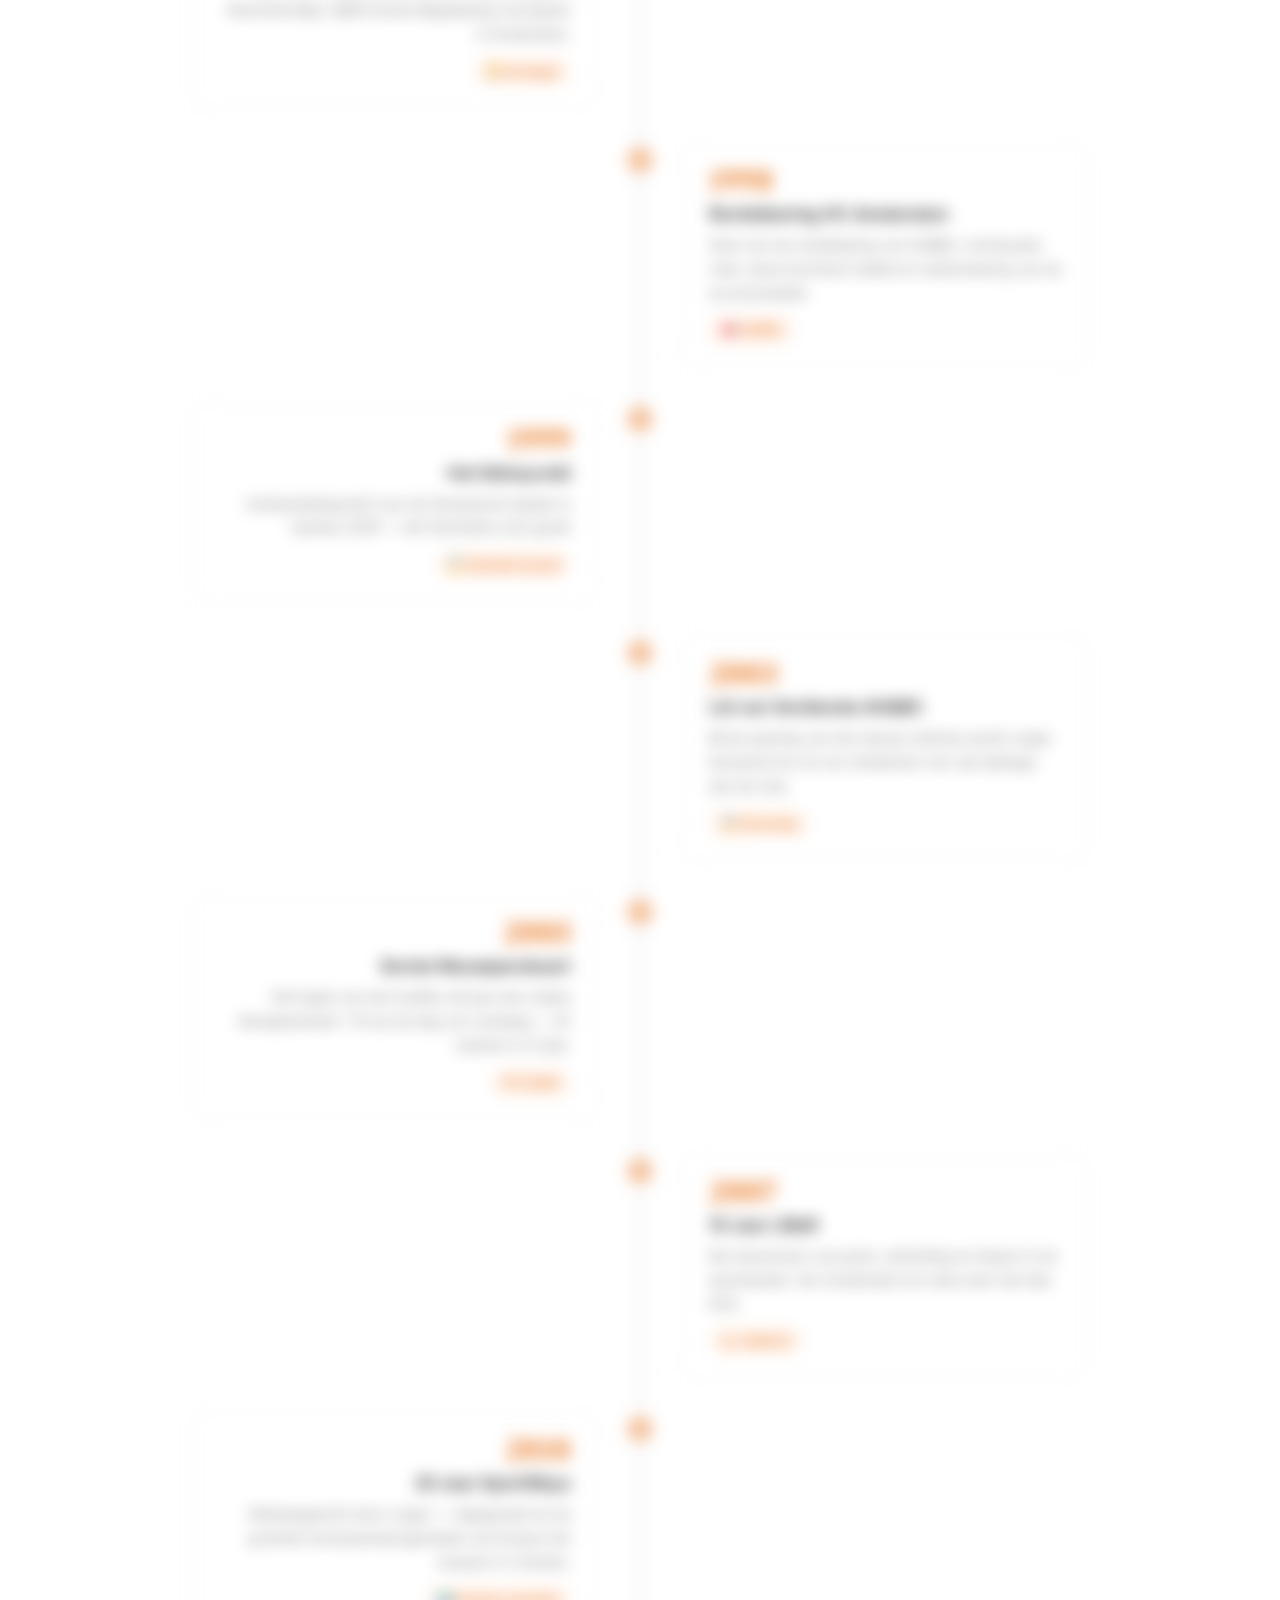
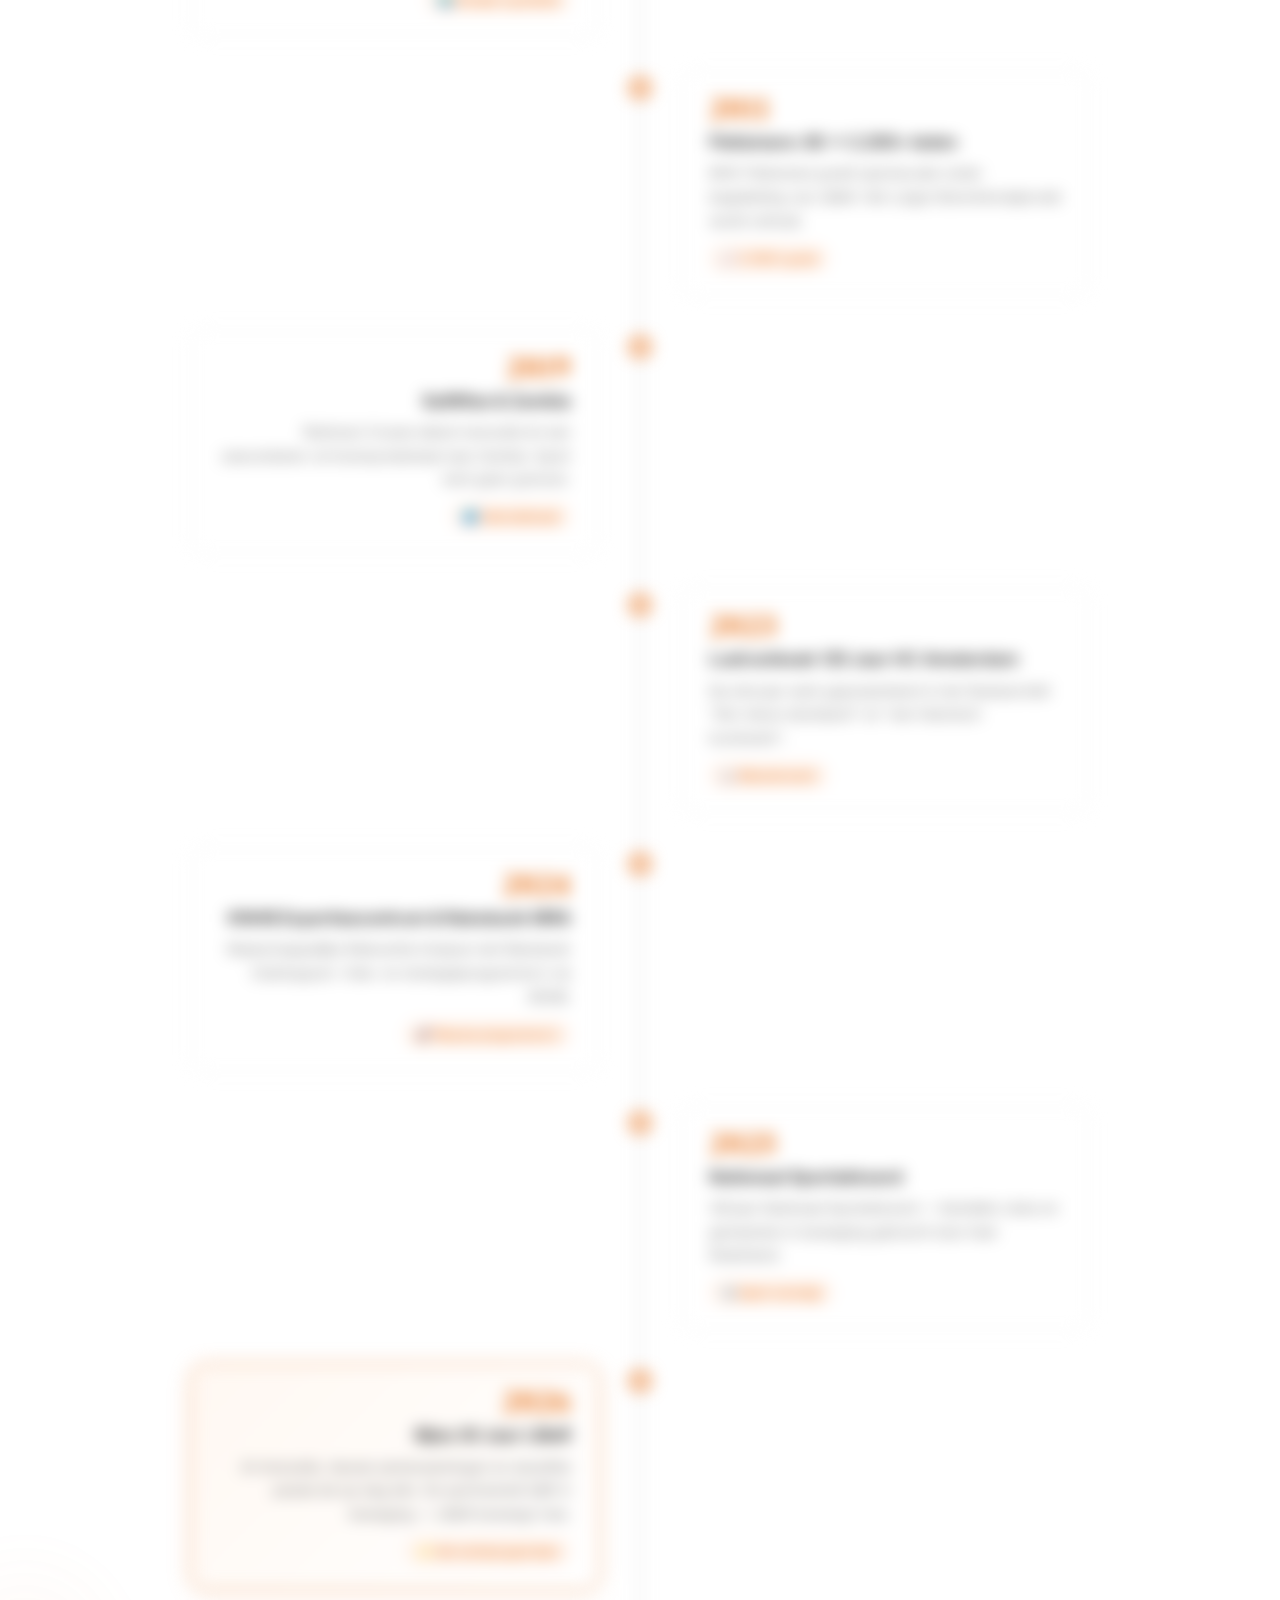
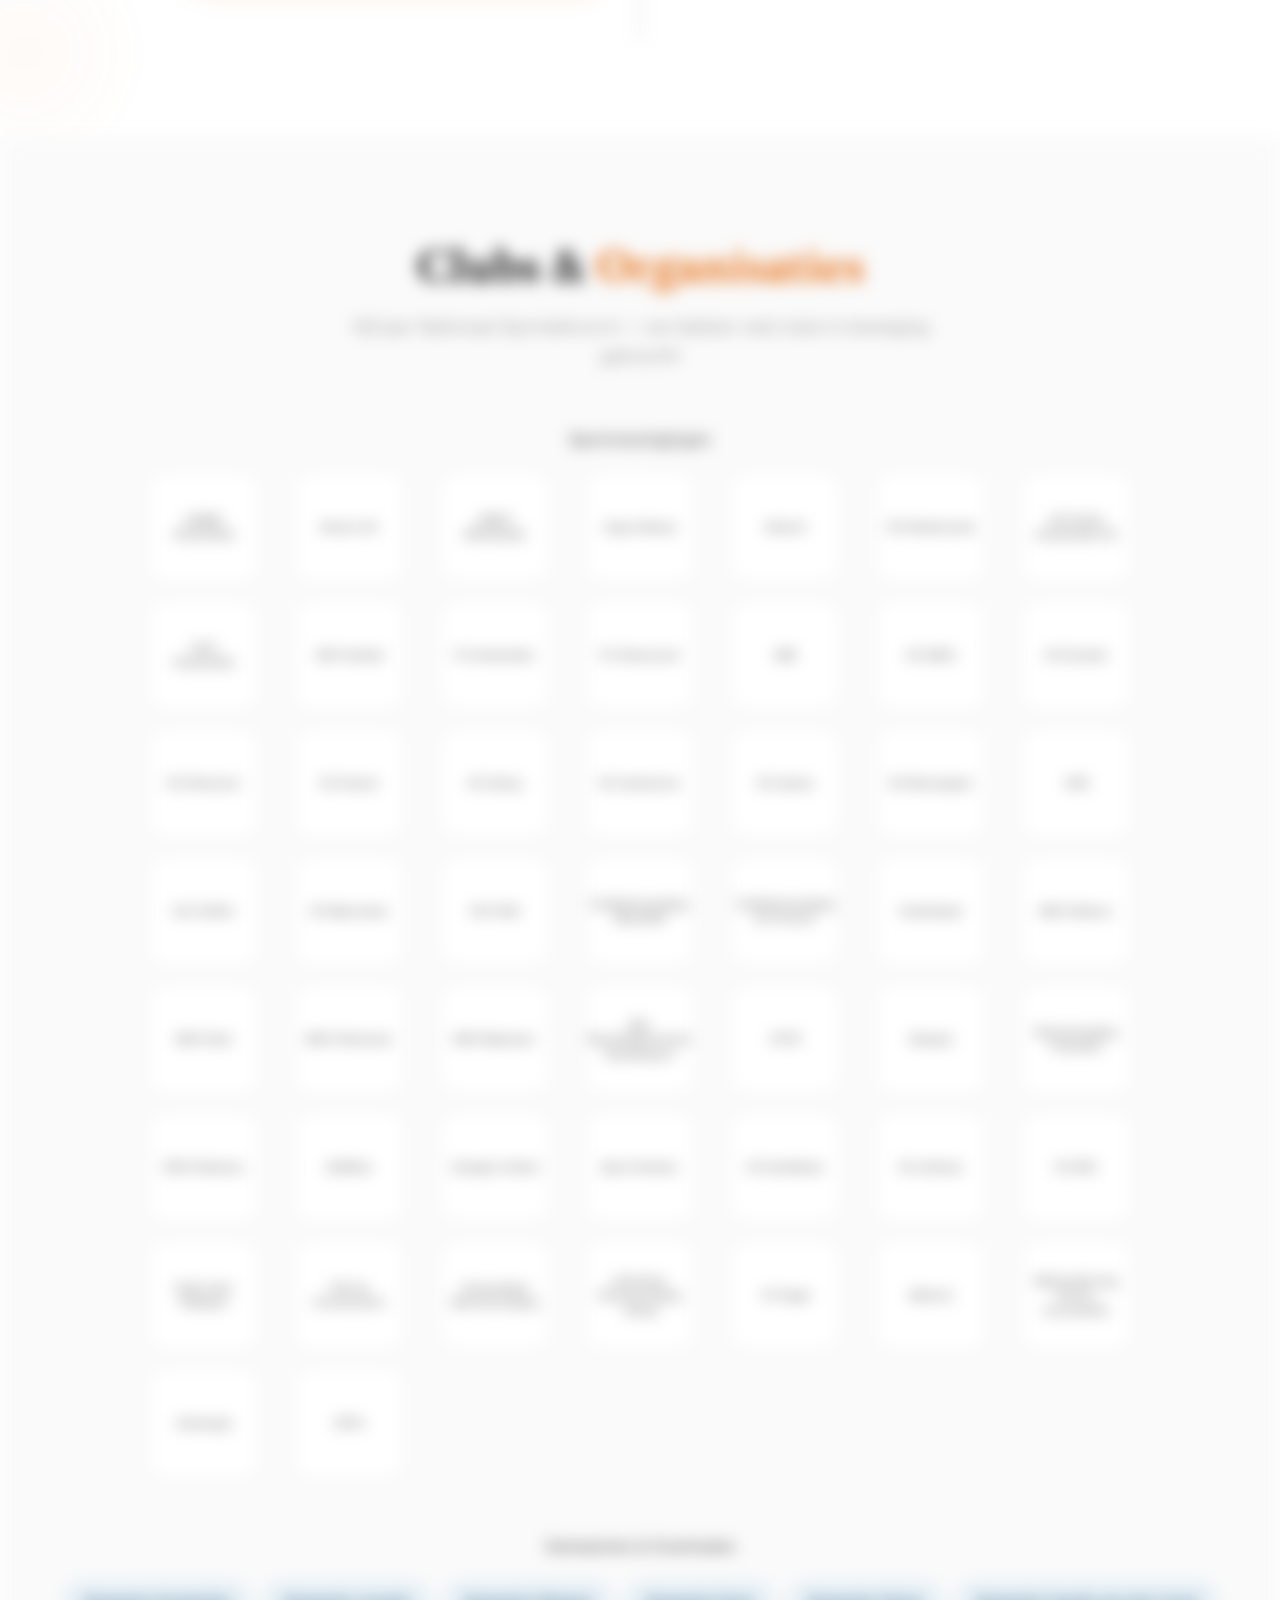
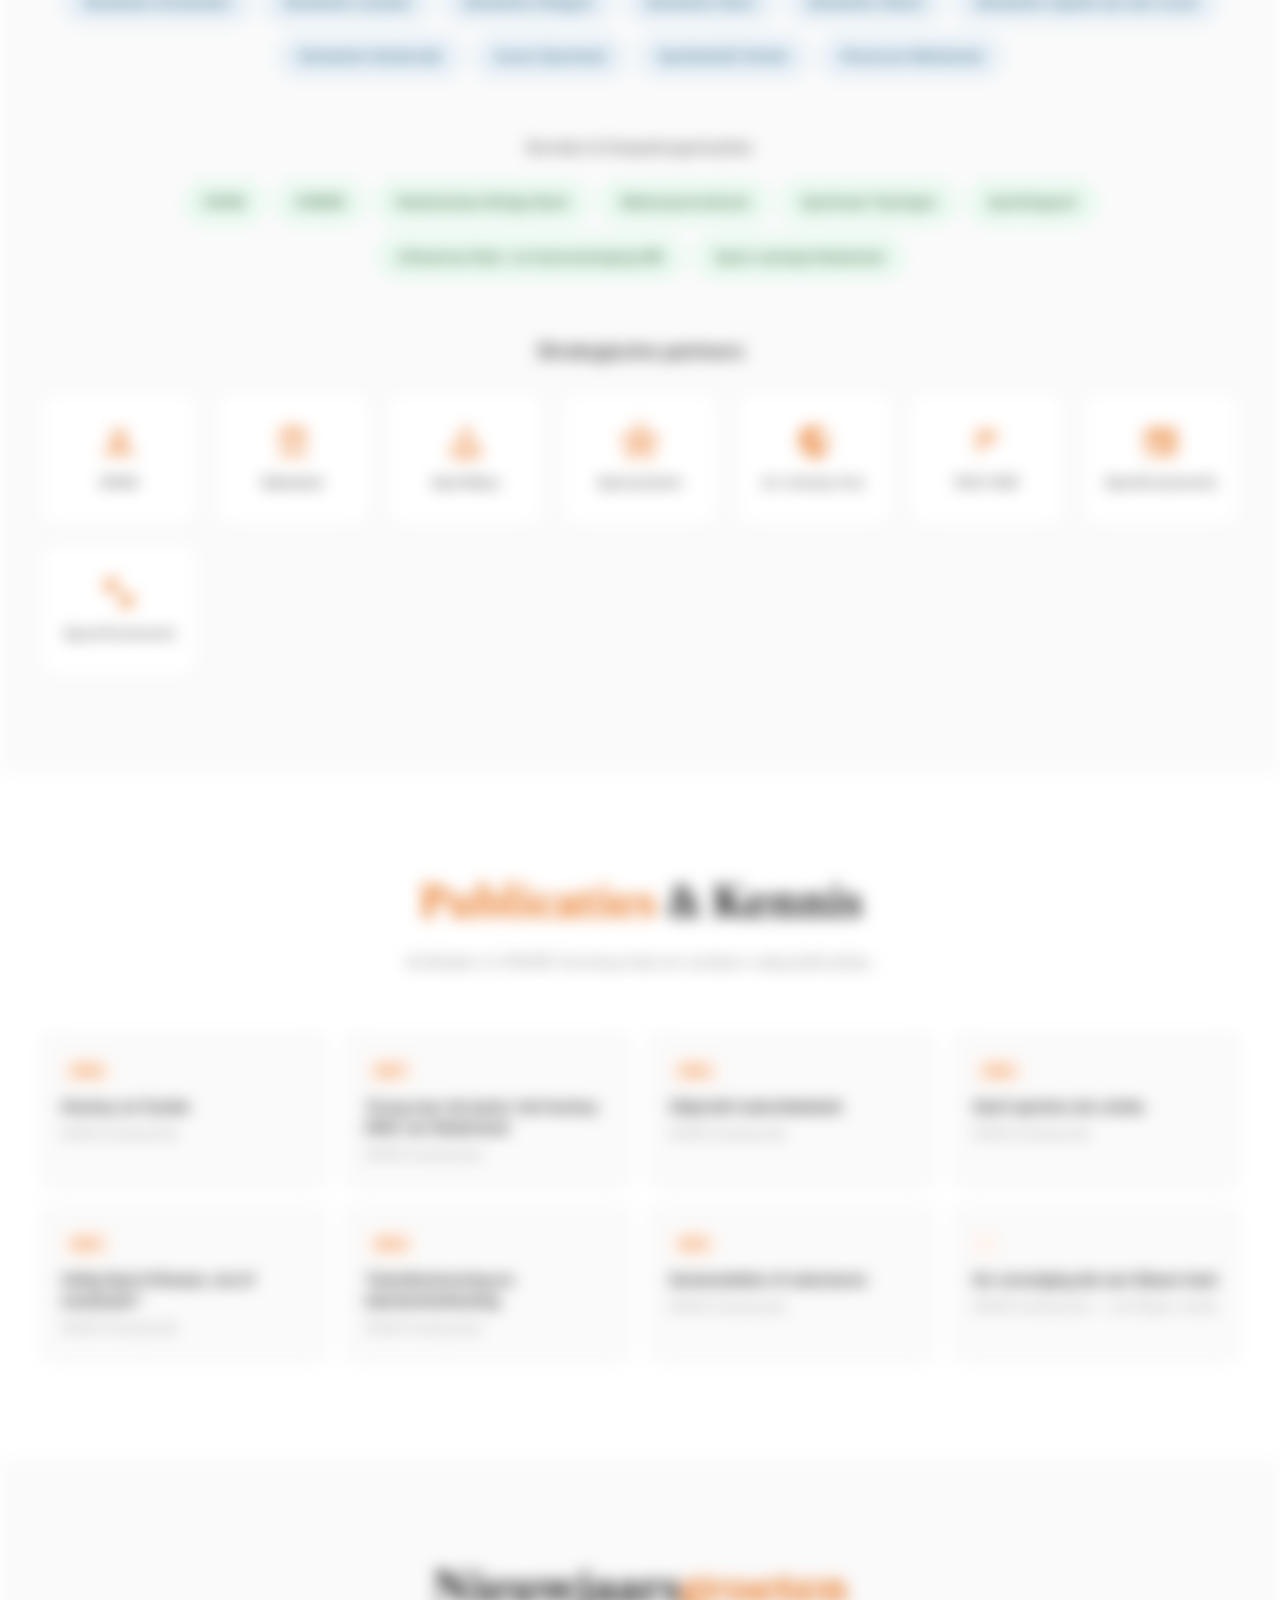
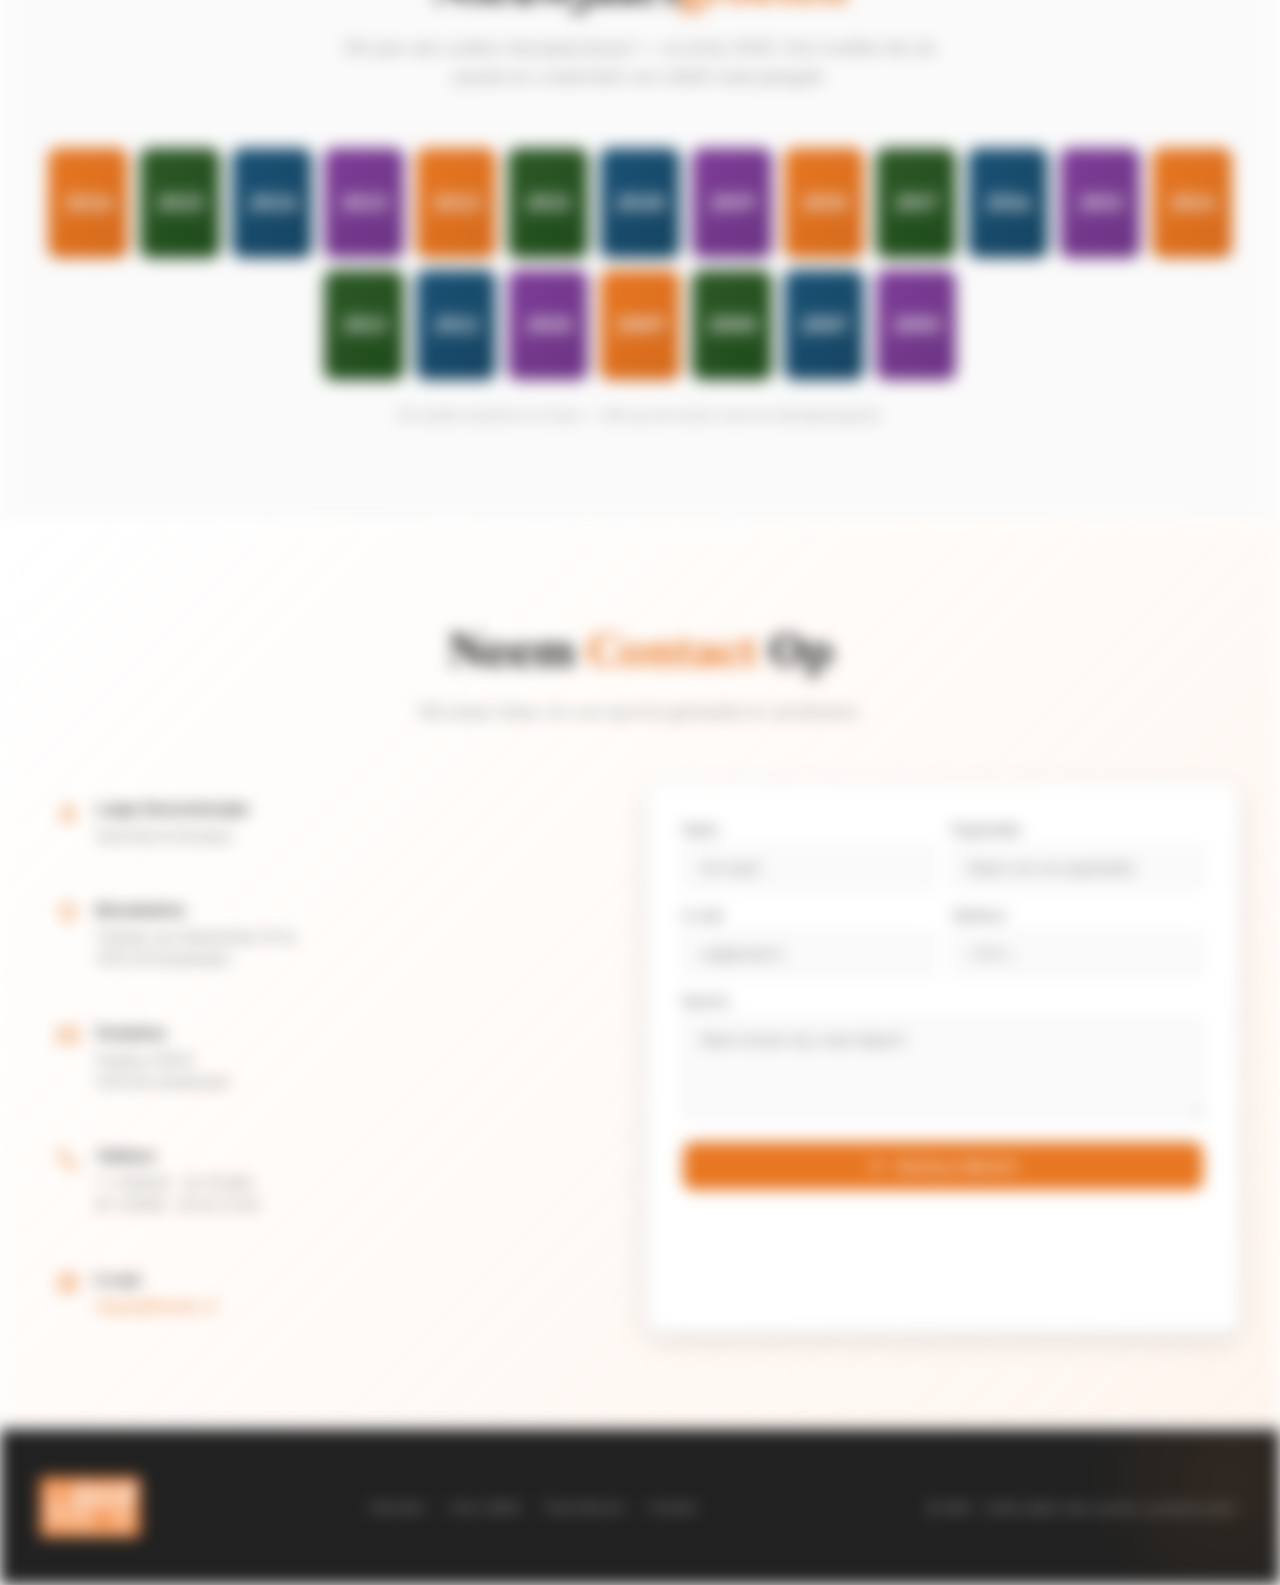
==== commit 6abd4be8: "Replace club text list with logo grid from Airtable - Replace Sportverenigingen text tags with a res" ====
--- a/index.html
+++ b/index.html
@@ -420,58 +420,150 @@
       <p class="section-sub">Vijf jaar Nationaal Sportakkoord — we hebben veel clubs in beweging gebracht!</p>
 
       <h3 class="partners-subtitle" style="margin-bottom:20px;font-size:16px;color:var(--gray-600)">Sportverenigingen</h3>
-      <div class="clubs-grid">
-        <div class="club-tag">AH&BC Amsterdam</div>
-        <div class="club-tag">MHC Fletiomare</div>
-        <div class="club-tag">Sport Overbos</div>
-        <div class="club-tag">SV Liethorp</div>
-        <div class="club-tag">HV Nijenrodes</div>
-        <div class="club-tag">RSVU Okeanos</div>
-        <div class="club-tag">Schagen United</div>
-        <div class="club-tag">AV Feniks Amsterdam ZO</div>
-        <div class="club-tag">Roeivereniging Poseidon</div>
-        <div class="club-tag">SV Hoofddorp</div>
-        <div class="club-tag">Warriors</div>
-        <div class="club-tag">Korfbalvereniging De Corvers</div>
-        <div class="club-tag">SV OKK</div>
-        <div class="club-tag">Kudelstaart</div>
-        <div class="club-tag">Korfbalvereniging BlauwWit</div>
-        <div class="club-tag">NSL Noordwijkerhoutse Strandlopers</div>
-        <div class="club-tag">NTTB</div>
-        <div class="club-tag">FC Amsterdam</div>
-        <div class="club-tag">HBR</div>
-        <div class="club-tag">HVV DSK</div>
-        <div class="club-tag">SVJH John Hillegom</div>
-        <div class="club-tag">DCG Amsterdam</div>
-        <div class="club-tag">ZPCH</div>
-        <div class="club-tag">Wetterwille Hay Drivers Leeuwarden</div>
-        <div class="club-tag">Zeeburgia</div>
-        <div class="club-tag">VV Kagia</div>
-        <div class="club-tag">Olympia</div>
-        <div class="club-tag">HLC Geffen</div>
-        <div class="club-tag">FC Velsenoord</div>
-        <div class="club-tag">Utrechtse Roeivereniging Viking</div>
-        <div class="club-tag">Argus Weesp</div>
-        <div class="club-tag">ATV Berkenrode</div>
-        <div class="club-tag">HKB</div>
-        <div class="club-tag">Universitaire Sportvereniging</div>
-        <div class="club-tag">MHC Dash</div>
-        <div class="club-tag">AMHC Westerpark</div>
-        <div class="club-tag">HC AMVJ</div>
-        <div class="club-tag">THC de Kromhouters</div>
-        <div class="club-tag">MHV Maarssen</div>
-        <div class="club-tag">HC Liberty</div>
-        <div class="club-tag">MHC Alliance</div>
-        <div class="club-tag">AthenA</div>
-        <div class="club-tag">HC Dorsteti</div>
-        <div class="club-tag">HC Hilversum</div>
-        <div class="club-tag">HC Houten</div>
-        <div class="club-tag">HC IJburg</div>
-        <div class="club-tag">HC IJsseloever</div>
-        <div class="club-tag">HC Nieuwegein</div>
-        <div class="club-tag">SailWise</div>
-        <div class="club-tag">DSK Voetbal</div>
-        <div class="club-tag">Almere HC</div>
+      <div class="clubs-logo-grid">
+        <div class="club-logo" title="AH&amp;BC Amsterdam">
+          <img src="img/logos/ah-bc-amsterdam.png" alt="AH&amp;BC Amsterdam" loading="lazy" onerror="this.parentElement.classList.add('no-logo');this.replaceWith(document.createTextNode(this.alt))">
+        </div>
+        <div class="club-logo" title="Almere HC">
+          <img src="img/logos/almere-hc.png" alt="Almere HC" loading="lazy" onerror="this.parentElement.classList.add('no-logo');this.replaceWith(document.createTextNode(this.alt))">
+        </div>
+        <div class="club-logo" title="AMHC Westerpark">
+          <img src="img/logos/amhc-westerpark.png" alt="AMHC Westerpark" loading="lazy" onerror="this.parentElement.classList.add('no-logo');this.replaceWith(document.createTextNode(this.alt))">
+        </div>
+        <div class="club-logo" title="Argus Weesp">
+          <img src="img/logos/argus-weesp.jpg" alt="Argus Weesp" loading="lazy" onerror="this.parentElement.classList.add('no-logo');this.replaceWith(document.createTextNode(this.alt))">
+        </div>
+        <div class="club-logo" title="AthenA">
+          <img src="img/logos/athena.svg" alt="AthenA" loading="lazy" onerror="this.parentElement.classList.add('no-logo');this.replaceWith(document.createTextNode(this.alt))">
+        </div>
+        <div class="club-logo" title="ATV Berkenrode">
+          <img src="img/logos/atv-berkenrode.jpg" alt="ATV Berkenrode" loading="lazy" onerror="this.parentElement.classList.add('no-logo');this.replaceWith(document.createTextNode(this.alt))">
+        </div>
+        <div class="club-logo" title="AV Feniks Amsterdam ZO">
+          <img src="img/logos/av-feniks-amsterdam-zo.jpeg" alt="AV Feniks Amsterdam ZO" loading="lazy" onerror="this.parentElement.classList.add('no-logo');this.replaceWith(document.createTextNode(this.alt))">
+        </div>
+        <div class="club-logo no-logo" title="DCG Amsterdam">DCG Amsterdam</div>
+        <div class="club-logo" title="DSK Voetbal">
+          <img src="img/logos/dsk-voetbal.jpg" alt="DSK Voetbal" loading="lazy" onerror="this.parentElement.classList.add('no-logo');this.replaceWith(document.createTextNode(this.alt))">
+        </div>
+        <div class="club-logo" title="FC Amsterdam">
+          <img src="img/logos/fc-amsterdam.png" alt="FC Amsterdam" loading="lazy" onerror="this.parentElement.classList.add('no-logo');this.replaceWith(document.createTextNode(this.alt))">
+        </div>
+        <div class="club-logo" title="FC Velsenoord">
+          <img src="img/logos/fc-velsenoord.gif" alt="FC Velsenoord" loading="lazy" onerror="this.parentElement.classList.add('no-logo');this.replaceWith(document.createTextNode(this.alt))">
+        </div>
+        <div class="club-logo" title="HBR">
+          <img src="img/logos/hbr.png" alt="HBR" loading="lazy" onerror="this.parentElement.classList.add('no-logo');this.replaceWith(document.createTextNode(this.alt))">
+        </div>
+        <div class="club-logo" title="HC AMVJ">
+          <img src="img/logos/hc-amvj.png" alt="HC AMVJ" loading="lazy" onerror="this.parentElement.classList.add('no-logo');this.replaceWith(document.createTextNode(this.alt))">
+        </div>
+        <div class="club-logo" title="HC Dorsteti">
+          <img src="img/logos/hc-dorsteti.png" alt="HC Dorsteti" loading="lazy" onerror="this.parentElement.classList.add('no-logo');this.replaceWith(document.createTextNode(this.alt))">
+        </div>
+        <div class="club-logo" title="HC Hilversum">
+          <img src="img/logos/hc-hilversum.png" alt="HC Hilversum" loading="lazy" onerror="this.parentElement.classList.add('no-logo');this.replaceWith(document.createTextNode(this.alt))">
+        </div>
+        <div class="club-logo" title="HC Houten">
+          <img src="img/logos/hc-houten.png" alt="HC Houten" loading="lazy" onerror="this.parentElement.classList.add('no-logo');this.replaceWith(document.createTextNode(this.alt))">
+        </div>
+        <div class="club-logo" title="HC IJburg">
+          <img src="img/logos/hc-ijburg.jpg" alt="HC IJburg" loading="lazy" onerror="this.parentElement.classList.add('no-logo');this.replaceWith(document.createTextNode(this.alt))">
+        </div>
+        <div class="club-logo" title="HC IJsseloever">
+          <img src="img/logos/hc-ijsseloever.png" alt="HC IJsseloever" loading="lazy" onerror="this.parentElement.classList.add('no-logo');this.replaceWith(document.createTextNode(this.alt))">
+        </div>
+        <div class="club-logo" title="HC Liberty">
+          <img src="img/logos/hc-liberty.jpeg" alt="HC Liberty" loading="lazy" onerror="this.parentElement.classList.add('no-logo');this.replaceWith(document.createTextNode(this.alt))">
+        </div>
+        <div class="club-logo" title="HC Nieuwegein">
+          <img src="img/logos/hc-nieuwegein.png" alt="HC Nieuwegein" loading="lazy" onerror="this.parentElement.classList.add('no-logo');this.replaceWith(document.createTextNode(this.alt))">
+        </div>
+        <div class="club-logo" title="HKB">
+          <img src="img/logos/hkb.png" alt="HKB" loading="lazy" onerror="this.parentElement.classList.add('no-logo');this.replaceWith(document.createTextNode(this.alt))">
+        </div>
+        <div class="club-logo no-logo" title="HLC Geffen">HLC Geffen</div>
+        <div class="club-logo" title="HV Nijenrodes">
+          <img src="img/logos/hv-nijenrodes.png" alt="HV Nijenrodes" loading="lazy" onerror="this.parentElement.classList.add('no-logo');this.replaceWith(document.createTextNode(this.alt))">
+        </div>
+        <div class="club-logo" title="HVV DSK">
+          <img src="img/logos/hvv-dsk.jpg" alt="HVV DSK" loading="lazy" onerror="this.parentElement.classList.add('no-logo');this.replaceWith(document.createTextNode(this.alt))">
+        </div>
+        <div class="club-logo" title="Korfbalvereniging BlauwWit">
+          <img src="img/logos/korfbalvereniging-blauwwit.png" alt="Korfbalvereniging BlauwWit" loading="lazy" onerror="this.parentElement.classList.add('no-logo');this.replaceWith(document.createTextNode(this.alt))">
+        </div>
+        <div class="club-logo" title="Korfbalvereniging De Corvers">
+          <img src="img/logos/korfbalvereniging-de-corvers.png" alt="Korfbalvereniging De Corvers" loading="lazy" onerror="this.parentElement.classList.add('no-logo');this.replaceWith(document.createTextNode(this.alt))">
+        </div>
+        <div class="club-logo" title="Kudelstaart">
+          <img src="img/logos/kudelstaart.png" alt="Kudelstaart" loading="lazy" onerror="this.parentElement.classList.add('no-logo');this.replaceWith(document.createTextNode(this.alt))">
+        </div>
+        <div class="club-logo" title="MHC Alliance">
+          <img src="img/logos/mhc-alliance.png" alt="MHC Alliance" loading="lazy" onerror="this.parentElement.classList.add('no-logo');this.replaceWith(document.createTextNode(this.alt))">
+        </div>
+        <div class="club-logo" title="MHC Dash">
+          <img src="img/logos/mhc-dash.png" alt="MHC Dash" loading="lazy" onerror="this.parentElement.classList.add('no-logo');this.replaceWith(document.createTextNode(this.alt))">
+        </div>
+        <div class="club-logo" title="MHC Fletiomare">
+          <img src="img/logos/mhc-fletiomare.png" alt="MHC Fletiomare" loading="lazy" onerror="this.parentElement.classList.add('no-logo');this.replaceWith(document.createTextNode(this.alt))">
+        </div>
+        <div class="club-logo" title="MHV Maarssen">
+          <img src="img/logos/mhv-maarssen.png" alt="MHV Maarssen" loading="lazy" onerror="this.parentElement.classList.add('no-logo');this.replaceWith(document.createTextNode(this.alt))">
+        </div>
+        <div class="club-logo" title="NSL Noordwijkerhoutse Strandlopers">
+          <img src="img/logos/nsl-noordwijkerhoutse-strandlopers.png" alt="NSL Noordwijkerhoutse Strandlopers" loading="lazy" onerror="this.parentElement.classList.add('no-logo');this.replaceWith(document.createTextNode(this.alt))">
+        </div>
+        <div class="club-logo" title="NTTB">
+          <img src="img/logos/nttb.jpg" alt="NTTB" loading="lazy" onerror="this.parentElement.classList.add('no-logo');this.replaceWith(document.createTextNode(this.alt))">
+        </div>
+        <div class="club-logo" title="Olympia">
+          <img src="img/logos/olympia.png" alt="Olympia" loading="lazy" onerror="this.parentElement.classList.add('no-logo');this.replaceWith(document.createTextNode(this.alt))">
+        </div>
+        <div class="club-logo" title="Roeivereniging Poseidon">
+          <img src="img/logos/roeivereniging-poseidon.jpeg" alt="Roeivereniging Poseidon" loading="lazy" onerror="this.parentElement.classList.add('no-logo');this.replaceWith(document.createTextNode(this.alt))">
+        </div>
+        <div class="club-logo" title="RSVU Okeanos">
+          <img src="img/logos/rsvu-okeanos.png" alt="RSVU Okeanos" loading="lazy" onerror="this.parentElement.classList.add('no-logo');this.replaceWith(document.createTextNode(this.alt))">
+        </div>
+        <div class="club-logo" title="SailWise">
+          <img src="img/logos/sailwise.png" alt="SailWise" loading="lazy" onerror="this.parentElement.classList.add('no-logo');this.replaceWith(document.createTextNode(this.alt))">
+        </div>
+        <div class="club-logo" title="Schagen United">
+          <img src="img/logos/schagen-united.png" alt="Schagen United" loading="lazy" onerror="this.parentElement.classList.add('no-logo');this.replaceWith(document.createTextNode(this.alt))">
+        </div>
+        <div class="club-logo" title="Sport Overbos">
+          <img src="img/logos/sport-overbos.jpg" alt="Sport Overbos" loading="lazy" onerror="this.parentElement.classList.add('no-logo');this.replaceWith(document.createTextNode(this.alt))">
+        </div>
+        <div class="club-logo" title="SV Hoofddorp">
+          <img src="img/logos/sv-hoofddorp.png" alt="SV Hoofddorp" loading="lazy" onerror="this.parentElement.classList.add('no-logo');this.replaceWith(document.createTextNode(this.alt))">
+        </div>
+        <div class="club-logo no-logo" title="SV Liethorp">SV Liethorp</div>
+        <div class="club-logo" title="SV OKK">
+          <img src="img/logos/sv-okk.jpg" alt="SV OKK" loading="lazy" onerror="this.parentElement.classList.add('no-logo');this.replaceWith(document.createTextNode(this.alt))">
+        </div>
+        <div class="club-logo no-logo" title="SVJH John Hillegom">SVJH John Hillegom</div>
+        <div class="club-logo no-logo" title="THC de Kromhouters">THC de Kromhouters</div>
+        <div class="club-logo" title="Universitaire Sportvereniging">
+          <img src="img/logos/universitaire-sportvereniging.png" alt="Universitaire Sportvereniging" loading="lazy" onerror="this.parentElement.classList.add('no-logo');this.replaceWith(document.createTextNode(this.alt))">
+        </div>
+        <div class="club-logo" title="Utrechtse Roeivereniging Viking">
+          <img src="img/logos/utrechtse-roeivereniging-viking.svg" alt="Utrechtse Roeivereniging Viking" loading="lazy" onerror="this.parentElement.classList.add('no-logo');this.replaceWith(document.createTextNode(this.alt))">
+        </div>
+        <div class="club-logo" title="VV Kagia">
+          <img src="img/logos/vv-kagia.png" alt="VV Kagia" loading="lazy" onerror="this.parentElement.classList.add('no-logo');this.replaceWith(document.createTextNode(this.alt))">
+        </div>
+        <div class="club-logo" title="Warriors">
+          <img src="img/logos/warriors.jpg" alt="Warriors" loading="lazy" onerror="this.parentElement.classList.add('no-logo');this.replaceWith(document.createTextNode(this.alt))">
+        </div>
+        <div class="club-logo" title="Wetterwille Hay Drivers Leeuwarden">
+          <img src="img/logos/wetterwille-hay-drivers-leeuwarden.jpg" alt="Wetterwille Hay Drivers Leeuwarden" loading="lazy" onerror="this.parentElement.classList.add('no-logo');this.replaceWith(document.createTextNode(this.alt))">
+        </div>
+        <div class="club-logo" title="Zeeburgia">
+          <img src="img/logos/zeeburgia.png" alt="Zeeburgia" loading="lazy" onerror="this.parentElement.classList.add('no-logo');this.replaceWith(document.createTextNode(this.alt))">
+        </div>
+        <div class="club-logo" title="ZPCH">
+          <img src="img/logos/zpch.png" alt="ZPCH" loading="lazy" onerror="this.parentElement.classList.add('no-logo');this.replaceWith(document.createTextNode(this.alt))">
+        </div>
       </div>
 
       <h3 class="partners-subtitle" style="margin-top:40px;margin-bottom:20px;font-size:16px;color:var(--gray-600)">Gemeenten & Overheden</h3>
--- a/css/landing.css
+++ b/css/landing.css
@@ -1040,6 +1040,69 @@
   margin-bottom: 56px;
 }
 
+/* ---- LOGO GRID ---- */
+.clubs-logo-grid {
+  display: grid;
+  grid-template-columns: repeat(auto-fill, minmax(110px, 1fr));
+  gap: 18px;
+  justify-items: center;
+  margin-bottom: 56px;
+  max-width: 1000px;
+  margin-left: auto;
+  margin-right: auto;
+}
+
+.club-logo {
+  width: 110px;
+  height: 110px;
+  background: var(--white);
+  border: 1px solid var(--gray-200);
+  border-radius: 16px;
+  display: flex;
+  align-items: center;
+  justify-content: center;
+  padding: 14px;
+  transition: all 0.25s cubic-bezier(0.16, 1, 0.3, 1);
+  overflow: hidden;
+}
+
+.club-logo img {
+  max-width: 100%;
+  max-height: 100%;
+  object-fit: contain;
+}
+
+.club-logo:hover {
+  border-color: var(--orange);
+  transform: translateY(-3px);
+  box-shadow: 0 6px 20px rgba(232, 119, 34, 0.12);
+}
+
+.club-logo.no-logo {
+  font-size: 11px;
+  font-weight: 600;
+  color: var(--gray-600);
+  text-align: center;
+  line-height: 1.3;
+  padding: 10px;
+}
+
+@media (max-width: 600px) {
+  .clubs-logo-grid {
+    grid-template-columns: repeat(auto-fill, minmax(85px, 1fr));
+    gap: 12px;
+  }
+  .club-logo {
+    width: 85px;
+    height: 85px;
+    padding: 10px;
+    border-radius: 12px;
+  }
+  .club-logo.no-logo {
+    font-size: 10px;
+  }
+}
+
 .club-tag {
   background: var(--white);
   border: 1px solid var(--gray-200);
